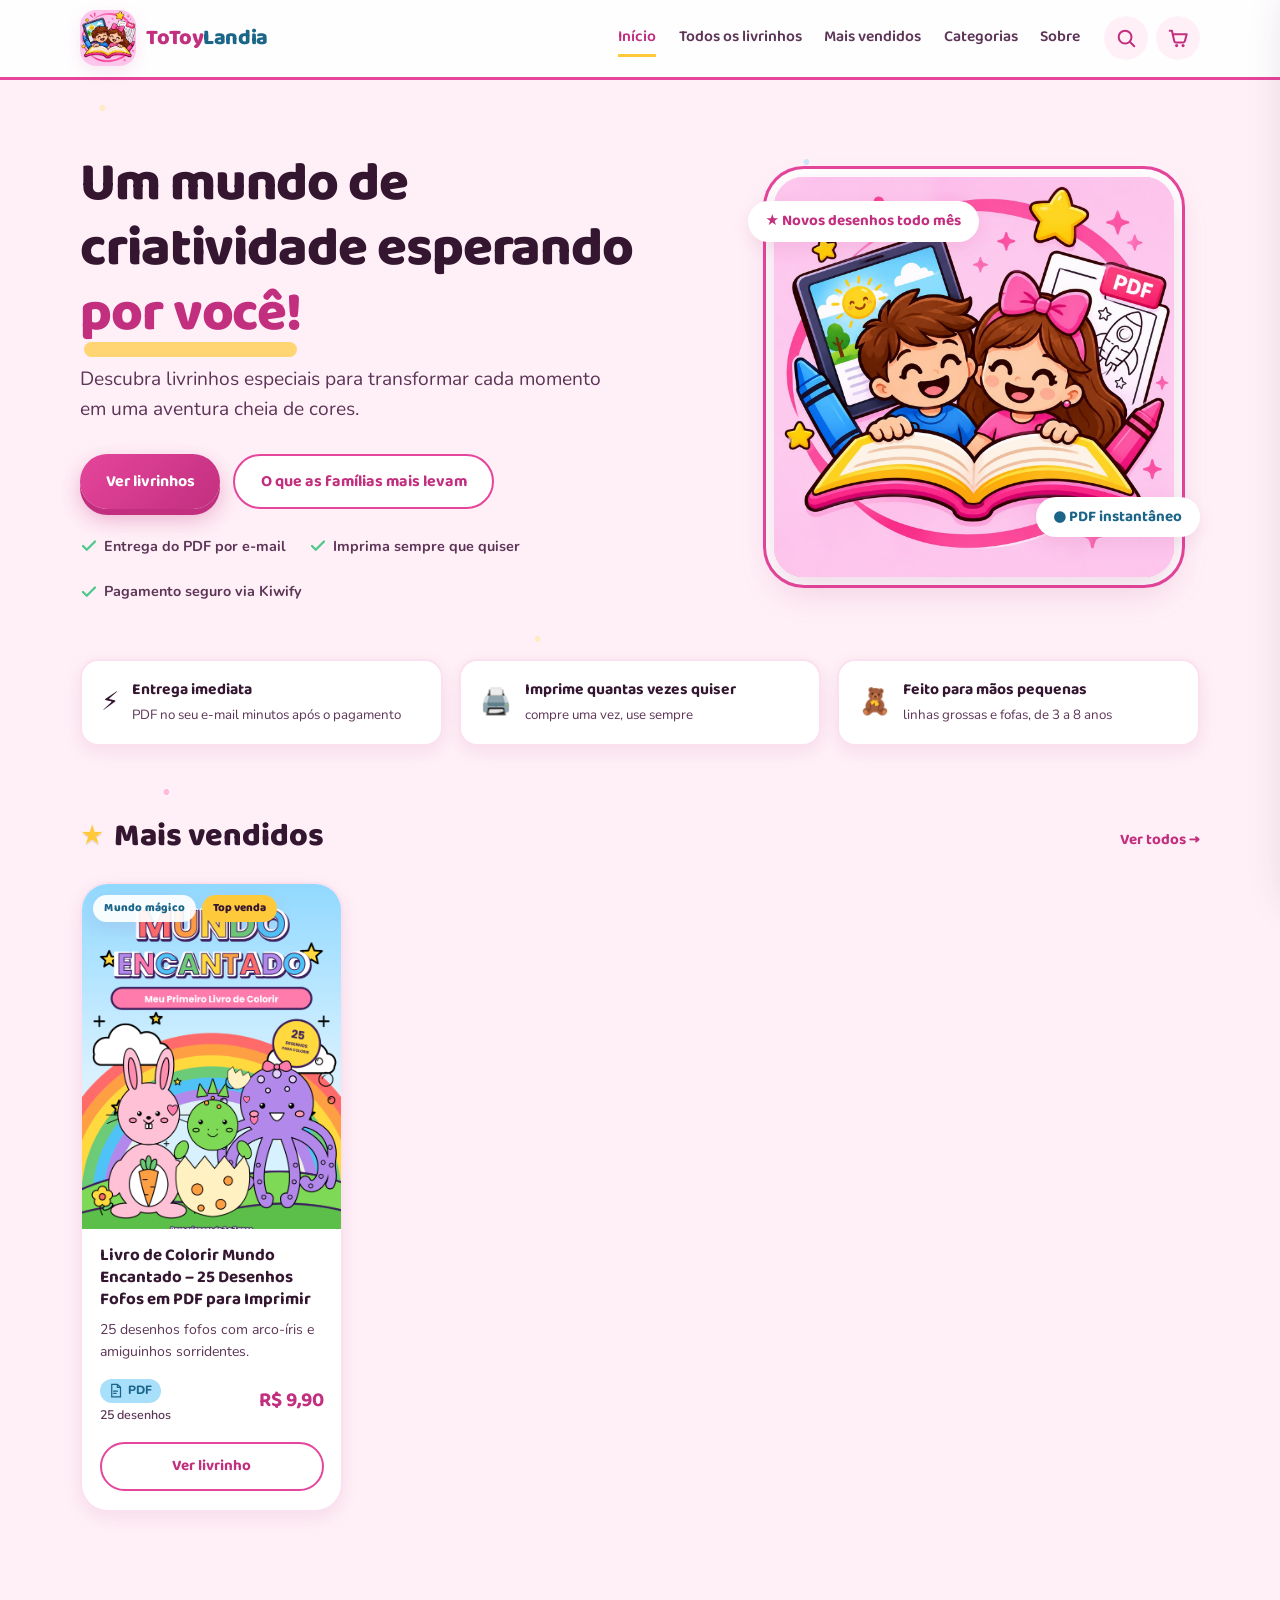
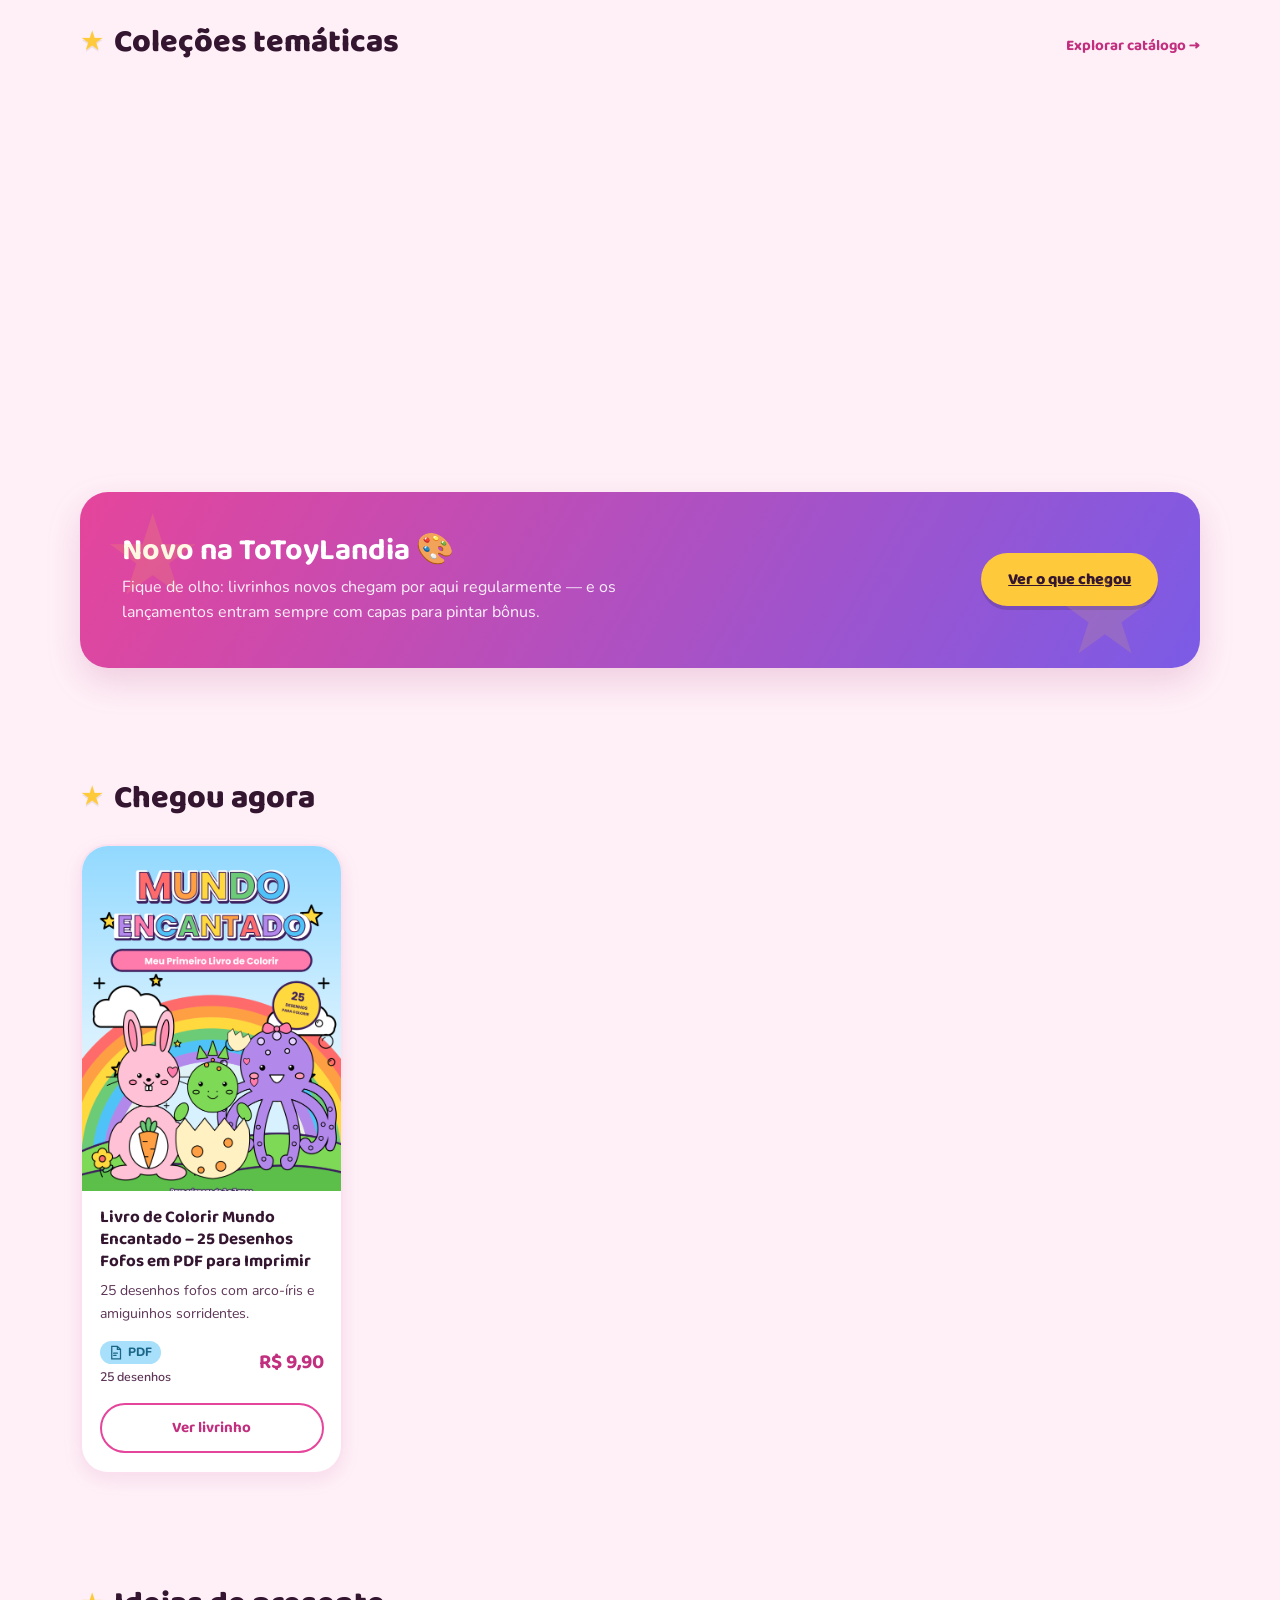
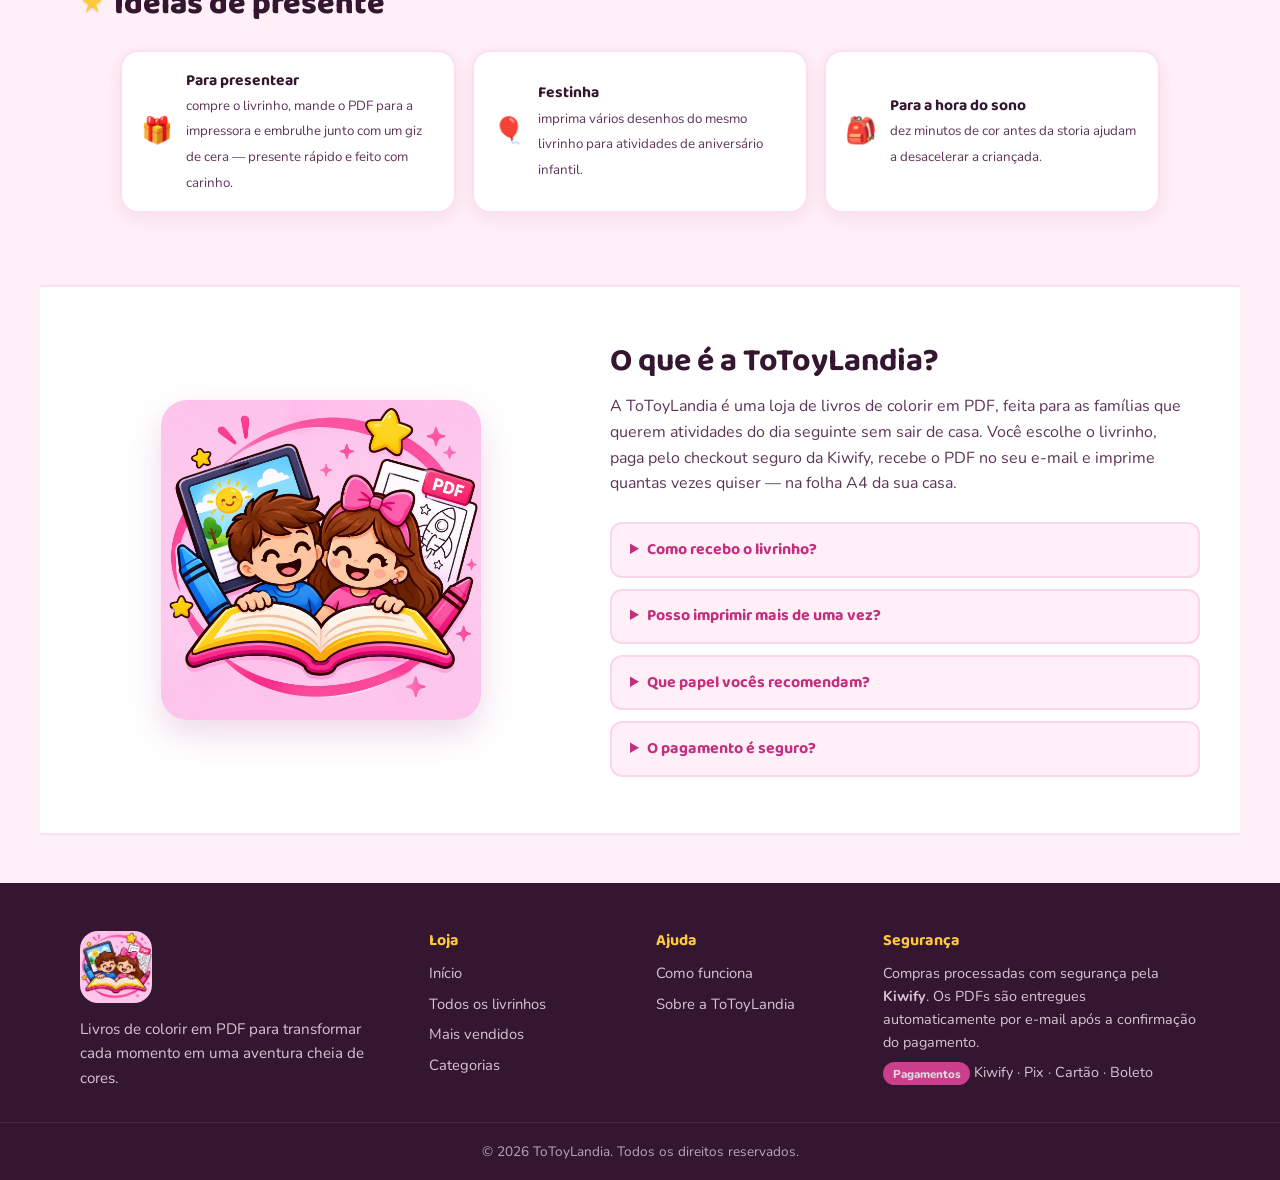
==== index.html @ d05b6ac2 "ToToyLandia — loja de livros de colorir em PDF (checkout Kiwify, catálogo somente leitura, sem paine" ====
<!DOCTYPE html>
<html lang="pt-BR">
<head>
  <meta charset="UTF-8">
  <meta name="viewport" content="width=device-width, initial-scale=1.0">
  <title>ToToyLandia — Livros de colorir em PDF para crianças</title>
  <meta name="description" content="Livros de colorir em PDF para crianças de 3 a 8 anos. Desenhos divertidos, entrega imediata por e-mail e impressão quantas vezes quiser.">
  <link rel="icon" type="image/jpeg" href="assets/logo.png">
  <link rel="preconnect" href="https://fonts.googleapis.com">
  <link rel="preconnect" href="https://fonts.gstatic.com" crossorigin>
  <link href="https://fonts.googleapis.com/css2?family=Baloo+2:wght@600;700;800&family=Nunito:wght@400;600;700&display=swap" rel="stylesheet">
  <link rel="stylesheet" href="css/style.css">
</head>
<body>
  <div class="ttl-bg-pontinhos" aria-hidden="true"></div>

  <header id="ttl-header"></header>

  <main>
    <!-- ===== Hero ===== -->
    <section class="ttl-hero">
      <div class="ttl-hero-conteudo">
        <h1>Um mundo de criatividade esperando <span class="ttl-hero-destaque">por você!</span></h1>
        <p>Descubra livrinhos especiais para transformar cada momento em uma aventura cheia de cores.</p>
        <div class="ttl-hero-acoes">
          <a class="ttl-btn ttl-btn-primario" href="catalogo.html">Ver livrinhos</a>
          <a class="ttl-btn ttl-btn-secundario" href="#mais-vendidos">O que as famílias mais levam</a>
        </div>
        <div class="ttl-hero-confianca">
          <span><svg viewBox="0 0 24 24" width="18" height="18" aria-hidden="true"><path d="M20 6L9 17l-5-5" fill="none" stroke="currentColor" stroke-width="3" stroke-linecap="round" stroke-linejoin="round"/></svg> Entrega do PDF por e-mail</span>
          <span><svg viewBox="0 0 24 24" width="18" height="18" aria-hidden="true"><path d="M20 6L9 17l-5-5" fill="none" stroke="currentColor" stroke-width="3" stroke-linecap="round" stroke-linejoin="round"/></svg> Imprima sempre que quiser</span>
          <span><svg viewBox="0 0 24 24" width="18" height="18" aria-hidden="true"><path d="M20 6L9 17l-5-5" fill="none" stroke="currentColor" stroke-width="3" stroke-linecap="round" stroke-linejoin="round"/></svg> Pagamento seguro via Kiwify</span>
        </div>
      </div>
      <div class="ttl-hero-arte">
        <img src="assets/logo.png" alt="Personagens da ToToyLandia: dois crianças felizes com um livro aberto e leitura divertida" width="400" fetchpriority="high">
        <span class="ttl-hero-flutuante ttl-hero-flutuante-1">★ Novos desenhos todo mês</span>
        <span class="ttl-hero-flutuante ttl-hero-flutuante-2">● PDF instantâneo</span>
      </div>
    </section>

    <!-- ===== Tiras de valor ===== -->
    <section class="ttl-tiras" aria-label="Por que comprar na ToToyLandia">
      <div class="ttl-tira ttl-revelar"><span aria-hidden="true">⚡</span><div><strong>Entrega imediata</strong><small>PDF no seu e-mail minutos após o pagamento</small></div></div>
      <div class="ttl-tira ttl-revelar"><span aria-hidden="true">🖨️</span><div><strong>Imprime quantas vezes quiser</strong><small>compre uma vez, use sempre</small></div></div>
      <div class="ttl-tira ttl-revelar"><span aria-hidden="true">🧸</span><div><strong>Feito para mãos pequenas</strong><small>linhas grossas e fofas, de 3 a 8 anos</small></div></div>
    </section>

    <!-- ===== Mais vendidos ===== -->
    <section class="ttl-secao" id="mais-vendidos" aria-labelledby="titulo-mais-vendidos">
      <div class="ttl-secao-cabecalho">
        <h2 class="ttl-secao-titulo" id="titulo-mais-vendidos"><span class="ttl-secao-estrelinha" aria-hidden="true">★</span> Mais vendidos</h2>
        <a class="ttl-secao-ver-tudo" href="catalogo.html">Ver todos →</a>
      </div>
      <div class="ttl-grade-vitrine ttl-revelar" id="ttl-mais-vendidos-grade"></div>
    </section>

    <!-- ===== Coleções ===== -->
    <section class="ttl-secao" id="colecoes" aria-labelledby="titulo-colecoes">
      <div class="ttl-secao-cabecalho">
        <h2 class="ttl-secao-titulo" id="titulo-colecoes"><span class="ttl-secao-estrelinha" aria-hidden="true">★</span> Coleções temáticas</h2>
        <a class="ttl-secao-ver-tudo" href="catalogo.html">Explorar catálogo →</a>
      </div>
      <div class="ttl-colecoes-grade ttl-revelar" id="ttl-colecoes-grade"></div>
    </section>

    <!-- ===== Banner de novidades ===== -->
    <section class="ttl-banner-novidades" aria-labelledby="titulo-banner">
      <div class="ttl-banner-novidades-caixa">
        <div>
          <h2 id="titulo-banner">Novo na ToToyLandia 🎨</h2>
          <p>Fique de olho: livrinhos novos chegam por aqui regularmente — e os lançamentos entram sempre com capas para pintar bônus.</p>
        </div>
        <a class="ttl-banner-novidades-acao" href="catalogo.html">Ver o que chegou</a>
      </div>
    </section>

    <!-- ===== Novidades ===== -->
    <section class="ttl-secao" id="ttl-novidades" aria-labelledby="titulo-novidades">
      <div class="ttl-secao-cabecalho">
        <h2 class="ttl-secao-titulo" id="titulo-novidades"><span class="ttl-secao-estrelinha" aria-hidden="true">★</span> Chegou agora</h2>
      </div>
      <div class="ttl-grade-vitrine ttl-revelar" id="ttl-novidades-grade"></div>
    </section>

    <!-- ===== Kits ===== -->
    <section class="ttl-secao" id="ttl-kits" aria-labelledby="titulo-kits">
      <div class="ttl-secao-cabecalho">
        <h2 class="ttl-secao-titulo" id="titulo-kits"><span class="ttl-secao-estrelinha" aria-hidden="true">★</span> Kits com desconto</h2>
      </div>
      <div class="ttl-grade-vitrine ttl-revelar" id="ttl-kits-grade"></div>
    </section>

    <!-- ===== Presentes ===== -->
    <section class="ttl-secao" id="presentes" aria-labelledby="titulo-presentes">
      <div class="ttl-secao-cabecalho">
        <h2 class="ttl-secao-titulo" id="titulo-presentes"><span class="ttl-secao-estrelinha" aria-hidden="true">★</span> Ideias de presente</h2>
      </div>
      <div class="ttl-tiras">
        <div class="ttl-tira ttl-revelar"><span aria-hidden="true">🎁</span><div><strong>Para presentear</strong><small>compre o livrinho, mande o PDF para a impressora e embrulhe junto com um giz de cera — presente rápido e feito com carinho.</small></div></div>
        <div class="ttl-tira ttl-revelar"><span aria-hidden="true">🎈</span><div><strong>Festinha</strong><small>imprima vários desenhos do mesmo livrinho para atividades de aniversário infantil.</small></div></div>
        <div class="ttl-tira ttl-revelar"><span aria-hidden="true">🎒</span><div><strong>Para a hora do sono</strong><small>dez minutos de cor antes da storia ajudam a desacelerar a criançada.</small></div></div>
      </div>
    </section>

    <!-- ===== Sobre + FAQ ===== -->
    <section class="ttl-secao ttl-sobre" id="sobre" aria-labelledby="titulo-sobre">
      <div class="ttl-sobre-caixa">
        <img src="assets/logo.png" alt="ToToyLandia" loading="lazy">
        <div>
          <h2 id="titulo-sobre">O que é a ToToyLandia?</h2>
          <p>A ToToyLandia é uma loja de livros de colorir em PDF, feita para as famílias que querem atividades
          do dia seguinte sem sair de casa. Você escolhe o livrinho, paga pelo checkout seguro da Kiwify,
          recebe o PDF no seu e-mail e imprime quantas vezes quiser — na folha A4 da sua casa.</p>
          <div class="ttl-sobre-faq" id="faq">
            <details>
              <summary>Como recebo o livrinho?</summary>
              <p>Assim que o pagamento é confirmado pela Kiwify, o PDF é enviado automaticamente para o seu e-mail. Em minutos seu pequeno já está colorindo.</p>
            </details>
            <details>
              <summary>Posso imprimir mais de uma vez?</summary>
              <p>Pode! O PDF é seu para imprimir sempre que precisar — vale para folhas novas, aniversários ou para a turma toda.</p>
            </details>
            <details>
              <summary>Que papel vocês recomendam?</summary>
              <p>Folha sulfite A4 (comum) funciona bem. Para canetinhas, preferimos papel de 80 g/m² ou mais para o desenho não vazar.</p>
            </details>
            <details>
              <summary>O pagamento é seguro?</summary>
              <p>Sim. Toda a transação é processada na plataforma Kiwify, com Pix, cartão ou boleto. Não pedimos dados de cartão no site.</p>
            </details>
          </div>
        </div>
      </div>
    </section>
  </main>

  <footer id="ttl-footer"></footer>

  <script src="js/config.js"></script>
  <script src="js/store.js"></script>
  <script src="js/ui.js"></script>
  <script src="js/home.js"></script>
  <script>
    TTLUI.montarHeader('inicio');
    TTLUI.montarFooter();
    TTLUI.atualizarBadge();
    TTLUI.observarRevelacao();
  </script>
</body>
</html>
---- css/style.css ----
/* ============================================================
   ToToyLandia — folha de estilos principal
   Paleta extraída da logo oficial:
   rosa e9459D · amarelo FFC93C · azul 2FA7E0 · roxo 7B5BE6 · verde 4CC98A
   ============================================================ */

:root {
  /* Paleta da marca */
  --ttl-rosa: #E5459B;
  --ttl-rosa-escuro: #C22F7F;
  --ttl-rosa-claro: #FF8FCA;
  --ttl-rosa-bg: #FFF0F7;
  --ttl-amarelo: #FFC93C;
  --ttl-amarelo-claro: #FFE59A;
  --ttl-azul: #2FA7E0;
  --ttl-azul-claro: #A8DFFA;
  --ttl-azul-escuro: #1B6588;
  --ttl-roxo: #7B5BE6;
  --ttl-verde: #4CC98A;
  --ttl-verde-agua: #4ED8C3;
  --ttl-laranja: #FF9A52;
  --ttl-marrao: #6B4226;
  --ttl-ink: #341630;
  --ttl-ink-suave: #5D3557;
  --ttl-branco: #FFFFFF;

  /* Superfícies */
  --ttl-fundo: var(--ttl-rosa-bg);
  --ttl-fundo-carta: #FFFFFF;
  --ttl-borda: rgba(229, 69, 155, 0.16);

  /* Sombras da marca — leves e quentes */
  --ttl-sombra: 0 6px 18px rgba(165, 52, 122, 0.10);
  --ttl-sombra-forte: 0 14px 34px rgba(165, 52, 122, 0.18);

  /* Rounding — redondo como a logo, nunca exagerado */
  --ttl-raio: 18px;
  --ttl-raio-grande: 28px;
  --ttl-raio-pequeno: 12px;

  /* Tipografia */
  --ttl-fonte-display: 'Baloo 2', ui-rounded, system-ui, sans-serif;
  --ttl-fonte-corpo: 'Nunito', system-ui, sans-serif;

  /* Espaçamento */
  --ttl-latido: clamp(1rem, 4vw, 2.5rem);
}

* { margin: 0; padding: 0; box-sizing: border-box; }

html { scroll-behavior: smooth; }
@media (prefers-reduced-motion: reduce) {
  html { scroll-behavior: auto; }
}

body {
  font-family: var(--ttl-fonte-corpo);
  background: var(--ttl-fundo);
  color: var(--ttl-ink);
  line-height: 1.6;
  -webkit-font-smoothing: antialiased;
}

img { max-width: 100%; display: block; }
a { color: inherit; }
button { font: inherit; cursor: pointer; }

h1, h2, h3, h4 {
  font-family: var(--ttl-fonte-display);
  line-height: 1.2;
  color: var(--ttl-ink);
}

/* Motivo decorativo: estrelas e pontinhos da marca */
.ttl-bg-pontinhos {
  position: fixed;
  inset: 0;
  z-index: -1;
  background-image:
    radial-gradient(circle 3px at 8% 12%, var(--ttl-amarelo-claro) 96%, transparent),
    radial-gradient(circle 2px at 22% 34%, var(--ttl-rosa-claro) 96%, transparent),
    radial-gradient(circle 3px at 63% 18%, var(--ttl-azul-claro) 96%, transparent),
    radial-gradient(circle 2px at 81% 42%, var(--ttl-rosa-claro) 96%, transparent),
    radial-gradient(circle 3px at 42% 71%, var(--ttl-amarelo-claro) 96%, transparent),
    radial-gradient(circle 2px at 90% 82%, var(--ttl-azul-claro) 96%, transparent),
    radial-gradient(circle 3px at 13% 88%, var(--ttl-rosa-claro) 96%, transparent);
  opacity: 0.55;
  pointer-events: none;
}

/* ============ Botões ============ */

.ttl-btn {
  display: inline-flex;
  align-items: center;
  justify-content: center;
  gap: 0.5rem;
  font-family: var(--ttl-fonte-display);
  font-weight: 700;
  font-size: 1rem;
  padding: 0.8rem 1.6rem;
  border-radius: 999px;
  border: none;
  text-decoration: none;
  transition: transform 0.18s ease, box-shadow 0.18s ease, background-color 0.18s ease;
  min-height: 44px;
}
.ttl-btn:active { transform: scale(0.97); }
.ttl-btn:focus-visible { outline: 3px solid var(--ttl-azul); outline-offset: 2px; }

.ttl-btn-primario {
  background: linear-gradient(135deg, var(--ttl-rosa) 0%, var(--ttl-rosa-escuro) 100%);
  color: var(--ttl-branco);
  box-shadow: 0 6px 0 var(--ttl-rosa-escuro), 0 10px 22px rgba(194, 47, 127, 0.35);
}
.ttl-btn-primario:hover { transform: translateY(-2px); box-shadow: 0 8px 0 var(--ttl-rosa-escuro), 0 16px 28px rgba(194, 47, 127, 0.35); }

.ttl-btn-secundario {
  background: var(--ttl-branco);
  color: var(--ttl-rosa-escuro);
  border: 2px solid var(--ttl-rosa);
}
.ttl-btn-secundario:hover { background: var(--ttl-rosa-bg); transform: translateY(-2px); }

.ttl-btn-mini {
  font-family: var(--ttl-fonte-body, var(--ttl-fonte-corpo));
  font-weight: 700;
  font-size: 0.85rem;
  padding: 0.45rem 1rem;
  border-radius: 999px;
  border: 2px solid var(--ttl-rosa);
  background: var(--ttl-branco);
  color: var(--ttl-rosa-escuro);
  transition: background-color 0.15s ease;
}
.ttl-btn-mini:hover { background: var(--ttl-rosa-bg); }
.ttl-btn-mini-alerta {
  border-color: #E44444;
  color: #C22525;
}
.ttl-btn-mini-alerta:hover { background: #FDECEC; }

/* ============ Header ============ */

#ttl-header {
  position: sticky;
  top: 0;
  z-index: 50;
  background: rgba(255, 255, 255, 0.92);
  backdrop-filter: blur(10px);
  border-bottom: 3px solid var(--ttl-rosa);
}

.ttl-header-inner {
  max-width: 1200px;
  margin: 0 auto;
  padding: 0.65rem var(--ttl-latido);
  display: flex;
  align-items: center;
  gap: 1.5rem;
}

.ttl-logo {
  display: flex;
  align-items: center;
  gap: 0.65rem;
  text-decoration: none;
  flex-shrink: 0;
}
.ttl-logo img {
  border-radius: 16px;
  box-shadow: var(--ttl-sombra);
}
.ttl-logo-texto {
  font-family: var(--ttl-fonte-display);
  font-weight: 800;
  font-size: 1.35rem;
  color: var(--ttl-rosa-escuro);
  letter-spacing: -0.02em;
}
.ttl-logo-texto em { font-style: normal; color: var(--ttl-azul-escuro); }

.ttl-nav {
  display: flex;
  gap: 1.4rem;
  margin-left: auto;
}
.ttl-nav a {
  font-family: var(--ttl-fonte-display);
  font-weight: 600;
  font-size: 0.98rem;
  text-decoration: none;
  color: var(--ttl-ink-suave);
  padding: 0.3rem 0;
  border-bottom: 3px solid transparent;
  transition: color 0.15s ease, border-color 0.15s ease;
}
.ttl-nav a:hover { color: var(--ttl-rosa-escuro); }
.ttl-nav a.ativa {
  color: var(--ttl-rosa-escuro);
  border-bottom-color: var(--ttl-amarelo);
}

.ttl-header-acoes { display: flex; gap: 0.5rem; align-items: center; }

.ttl-icon-btn {
  position: relative;
  width: 44px;
  height: 44px;
  border-radius: 50%;
  border: none;
  background: var(--ttl-rosa-bg);
  color: var(--ttl-rosa-escuro);
  display: grid;
  place-items: center;
  transition: background-color 0.15s ease, transform 0.15s ease;
}
.ttl-icon-btn:hover { background: var(--ttl-amarelo-claro); transform: translateY(-1px); }
.ttl-icon-btn:focus-visible { outline: 3px solid var(--ttl-azul); outline-offset: 2px; }

.ttl-badge {
  position: absolute;
  top: -4px;
  right: -4px;
  min-width: 20px;
  height: 20px;
  padding: 0 5px;
  border-radius: 999px;
  background: var(--ttl-amarelo);
  color: var(--ttl-ink);
  font-size: 0.7rem;
  font-weight: 800;
  line-height: 20px;
  text-align: center;
  display: none;
}
.ttl-badge.visivel { display: block; }

.ttl-menu-btn {
  display: none;
  width: 44px;
  height: 44px;
  border-radius: 50%;
  border: none;
  background: var(--ttl-rosa-bg);
  color: var(--ttl-rosa-escuro);
  place-items: center;
}

.ttl-search-barra {
  border-top: 1px dashed var(--ttl-borda);
  background: var(--ttl-branco);
}
.ttl-search-barra form {
  max-width: 1200px;
  margin: 0 auto;
  padding: 0.6rem var(--ttl-latido);
  display: flex;
  align-items: center;
  gap: 0.75rem;
  color: var(--ttl-ink-suave);
}
.ttl-search-barra input {
  flex: 1;
  border: 2px solid var(--ttl-borda);
  border-radius: 999px;
  padding: 0.55rem 1rem;
  font-family: var(--ttl-fonte-corpo);
  font-size: 0.95rem;
  color: var(--ttl-ink);
}
.ttl-search-barra input:focus {
  outline: none;
  border-color: var(--ttl-rosa);
  background: var(--ttl-rosa-bg);
}

@media (max-width: 860px) {
  .ttl-menu-btn { display: grid; }
  .ttl-nav {
    position: absolute;
    top: 100%;
    left: 0;
    right: 0;
    flex-direction: column;
    gap: 0;
    background: var(--ttl-branco);
    border-bottom: 3px solid var(--ttl-rosa);
    box-shadow: var(--ttl-sombra-forte);
    overflow: hidden;
    max-height: 0;
    transition: max-height 0.28s ease;
    margin-left: 0;
  }
  .ttl-nav.aberta { max-height: 340px; }
  .ttl-nav a { padding: 0.9rem var(--ttl-latido); border-bottom: 1px solid rgba(229, 69, 155, 0.08); }
  .ttl-nav a.ativa { border-bottom-color: transparent; background: var(--ttl-rosa-bg); }
}

/* ============ Hero (home) ============ */

.ttl-hero {
  max-width: 1200px;
  margin: 0 auto;
  padding: clamp(2rem, 6vw, 4.5rem) var(--ttl-latido) clamp(2rem, 5vw, 3.5rem);
  display: grid;
  grid-template-columns: 1.15fr 0.85fr;
  gap: clamp(1.5rem, 5vw, 3.5rem);
  align-items: center;
}

.ttl-hero-conteudo h1 {
  font-size: clamp(2rem, 5.2vw, 3.4rem);
  font-weight: 800;
  letter-spacing: -0.02em;
}
.ttl-hero-conteudo h1 .ttl-hero-destaque {
  color: var(--ttl-rosa-escuro);
  position: relative;
  white-space: nowrap;
}
.ttl-hero-destaque::after {
  content: '';
  position: absolute;
  left: 2%;
  right: 2%;
  bottom: 0.02em;
  height: 0.28em;
  background: var(--ttl-amarelo);
  border-radius: 999px;
  z-index: -1;
  opacity: 0.7;
}

.ttl-hero-conteudo p {
  margin-top: 1rem;
  font-size: clamp(1.02rem, 2.2vw, 1.2rem);
  color: var(--ttl-ink-suave);
  max-width: 34rem;
}

.ttl-hero-acoes {
  margin-top: 1.8rem;
  display: flex;
  gap: 0.8rem;
  flex-wrap: wrap;
}

.ttl-hero-confianca {
  margin-top: 1.6rem;
  display: flex;
  gap: 1.4rem;
  flex-wrap: wrap;
  color: var(--ttl-ink-suave);
  font-size: 0.9rem;
  font-weight: 700;
}
.ttl-hero-confianca span {
  display: inline-flex;
  align-items: center;
  gap: 0.4rem;
}
.ttl-hero-confianca svg { color: var(--ttl-verde); }

.ttl-hero-arte {
  position: relative;
  display: grid;
  place-items: center;
}
.ttl-hero-arte img {
  width: min(100%, 400px);
  border-radius: 30px;
  box-shadow: var(--ttl-sombra-forte), 0 0 0 8px var(--ttl-branco), 0 0 0 11px var(--ttl-rosa);
}
.ttl-hero-flutuante {
  position: absolute;
  font-family: var(--ttl-fonte-display);
  font-weight: 700;
  font-size: 0.95rem;
  padding: 0.5rem 1.1rem;
  border-radius: 999px;
  background: var(--ttl-branco);
  box-shadow: var(--ttl-sombra);
  color: var(--ttl-ink);
  animation: ttl-flutuar 4.5s ease-in-out infinite;
}
.ttl-hero-flutuante-1 { top: 6%; left: 0; color: var(--ttl-rosa-escuro); animation-delay: 0.2s; }
.ttl-hero-flutuante-2 { bottom: 10%; right: 0; color: var(--ttl-azul-escuro); animation-delay: 1.4s; }
@keyframes ttl-flutuar {
  0%, 100% { transform: translateY(0); }
  50% { transform: translateY(-9px); }
}
@media (prefers-reduced-motion: reduce) {
  .ttl-hero-flutuante { animation: none; }
}

@media (max-width: 860px) {
  .ttl-hero { grid-template-columns: 1fr; text-align: center; }
  .ttl-hero-conteudo p { margin-inline: auto; }
  .ttl-hero-acoes, .ttl-hero-confianca { justify-content: center; }
  .ttl-hero-arte { order: -1; }
  .ttl-hero-arte img { width: min(72vw, 300px); }
}

/* ============ Tiras de valor ============ */

.ttl-tiras {
  max-width: 1200px;
  margin: 0 auto;
  padding: 0 var(--ttl-latido) 1rem;
  display: grid;
  grid-template-columns: repeat(3, 1fr);
  gap: 1rem;
}
.ttl-tira {
  background: var(--ttl-branco);
  border: 2px solid var(--ttl-borda);
  border-radius: var(--ttl-raio);
  padding: 1rem 1.2rem;
  display: flex;
  gap: 0.8rem;
  align-items: center;
  box-shadow: var(--ttl-sombra);
}
.ttl-tira span { font-size: 1.6rem; }
.ttl-tira strong { font-family: var(--ttl-fonte-display); display: block; font-size: 0.98rem; }
.ttl-tira small { color: var(--ttl-ink-suave); }
@media (max-width: 720px) { .ttl-tiras { grid-template-columns: 1fr; } }

/* ============ Seções ---------- */

.ttl-secao {
  max-width: 1200px;
  margin: 0 auto;
  padding: clamp(2rem, 5vw, 3.5rem) var(--ttl-latido);
}
.ttl-secao-cabecalho {
  display: flex;
  align-items: baseline;
  justify-content: space-between;
  gap: 1rem;
  margin-bottom: 1.6rem;
  flex-wrap: wrap;
}
.ttl-secao-titulo {
  font-size: clamp(1.5rem, 3.4vw, 2rem);
  font-weight: 800;
  display: flex;
  align-items: center;
  gap: 0.6rem;
}
.ttl-secao-titulo .ttl-secao-estrelinha {
  color: var(--ttl-amarelo);
  font-size: 0.85em;
  text-shadow: 0 2px 0 rgba(0,0,0,0.08);
}
.ttl-secao-ver-tudo {
  font-family: var(--ttl-fonte-display);
  font-weight: 700;
  color: var(--ttl-rosa-escuro);
  text-decoration: none;
  font-size: 0.95rem;
}
.ttl-secao-ver-tudo:hover { text-decoration: underline; }

/* ============ Coleções (categorias) ============ */

.ttl-colecoes-grade {
  display: grid;
  grid-template-columns: repeat(4, 1fr);
  gap: 1rem;
}
.ttl-colecao {
  background: var(--ttl-branco);
  border: 2px solid var(--ttl-borda);
  border-radius: var(--ttl-raio);
  padding: 1.3rem 1rem;
  text-align: center;
  text-decoration: none;
  box-shadow: var(--ttl-sombra);
  transition: transform 0.18s ease, box-shadow 0.18s ease, border-color 0.18s ease;
  position: relative;
  overflow: hidden;
}
.ttl-colecao::before {
  content: '';
  position: absolute;
  top: -40%;
  right: -18%;
  width: 8rem;
  height: 8rem;
  border-radius: 50%;
  background: var(--colecao-cor);
  opacity: 0.12;
  transition: opacity 0.18s ease;
}
.ttl-colecao:hover {
  transform: translateY(-4px) scale(1.02);
  box-shadow: var(--ttl-sombra-forte);
  border-color: var(--colecao-cor);
}
.ttl-colecao:hover::before { opacity: 0.22; }
.ttl-colecao-emoji {
  display: grid;
  place-items: center;
  width: 58px;
  height: 58px;
  margin: 0 auto 0.7rem;
  font-size: 1.7rem;
  border-radius: 50%;
  background: var(--colecao-cor);
  color: var(--ttl-branco);
  text-shadow: 0 1px 2px rgba(0,0,0,0.18);
}
.ttl-colecao-nome {
  font-family: var(--ttl-fonte-display);
  font-weight: 700;
  display: block;
  font-size: 1rem;
}
.ttl-colecao-qtd {
  font-size: 0.8rem;
  color: var(--ttl-ink-suave);
}
@media (max-width: 960px) { .ttl-colecoes-grade { grid-template-columns: repeat(3, 1fr); } }
@media (max-width: 640px) { .ttl-colecoes-grade { grid-template-columns: repeat(2, 1fr); } }

/* ============ Banner de novidades ============ */

.ttl-banner-novidades {
  max-width: 1200px;
  margin: 0 auto calc(clamp(2rem, 5vw, 3.5rem));
  padding: 0 var(--ttl-latido);
}
.ttl-banner-novidades-caixa {
  background: linear-gradient(120deg, var(--ttl-rosa) 0%, var(--ttl-roxo) 100%);
  border-radius: var(--ttl-raio-grande);
  padding: clamp(1.6rem, 4vw, 2.6rem);
  color: var(--ttl-branco);
  display: flex;
  align-items: center;
  justify-content: space-between;
  gap: 1.5rem;
  flex-wrap: wrap;
  position: relative;
  overflow: hidden;
  box-shadow: var(--ttl-sombra-forte);
}
.ttl-banner-novidades-caixa::before, .ttl-banner-novidades-caixa::after {
  content: '★';
  position: absolute;
  font-size: 7rem;
  opacity: 0.14;
  color: var(--ttl-amarelo);
}
.ttl-banner-novidades-caixa::before { top: -1.5rem; left: 2%; }
.ttl-banner-novidades-caixa::after { bottom: -2.4rem; right: 4%; }
.ttl-banner-novidades-caixa h2 { color: var(--ttl-branco); font-size: clamp(1.4rem, 3vw, 1.9rem); }
.ttl-banner-novidades-caixa p { opacity: 0.92; margin-top: 0.3rem; max-width: 36rem; }
.ttl-banner-novidades-acao {
  background: var(--ttl-amarelo);
  color: var(--ttl-ink);
  border: none;
  border-radius: 999px;
  font-family: var(--ttl-fonte-display);
  font-weight: 800;
  font-size: 1rem;
  padding: 0.85rem 1.7rem;
  box-shadow: 0 4px 0 rgba(0,0,0,0.14);
  transition: transform 0.15s ease;
}
.ttl-banner-novidades-acao:hover { transform: translateY(-2px); }

/* ============ Cards de produto ============ */

.ttl-grade-vitrine, .ttl-catalogo-grade {
  display: grid;
  grid-template-columns: repeat(auto-fill, minmax(255px, 1fr));
  gap: 1.4rem;
}

.ttl-card {
  background: var(--ttl-fundo-carta);
  border-radius: var(--ttl-raio-grande);
  border: 2px solid var(--ttl-borda);
  overflow: hidden;
  display: flex;
  flex-direction: column;
  box-shadow: var(--ttl-sombra);
  transition: transform 0.2s ease, box-shadow 0.2s ease;
}
.ttl-card:hover {
  transform: translateY(-5px);
  box-shadow: var(--ttl-sombra-forte);
}
.ttl-card-capa {
  position: relative;
  display: block;
  aspect-ratio: 3 / 4;
  background: linear-gradient(160deg, var(--ttl-rosa-bg) 0%, var(--ttl-amarelo-claro) 100%);
  overflow: hidden;
}
.ttl-card-capa img {
  width: 100%;
  height: 100%;
  object-fit: cover;
  transition: transform 0.35s ease;
}
.ttl-card:hover .ttl-card-capa img { transform: scale(1.045); }

.ttl-card-info {
  position: absolute;
  top: 0.7rem;
  left: 0.7rem;
  right: 0.7rem;
  display: flex;
  gap: 0.35rem;
  flex-wrap: wrap;
}
.ttl-card-categoria {
  font-size: 0.72rem;
  font-weight: 800;
  font-family: var(--ttl-fonte-display);
  letter-spacing: 0.02em;
  background: rgba(255, 255, 255, 0.92);
  color: var(--ttl-azul-escuro);
  padding: 0.28rem 0.7rem;
  border-radius: 999px;
  box-shadow: var(--ttl-sombra);
}
.ttl-card-selo {
  font-size: 0.72rem;
  font-weight: 800;
  font-family: var(--ttl-fonte-display);
  padding: 0.28rem 0.7rem;
  border-radius: 999px;
  background: var(--ttl-amarelo);
  color: var(--ttl-ink);
  box-shadow: var(--ttl-sombra);
}
.ttl-card-selo.promo { background: var(--ttl-rosa); color: var(--ttl-branco); }
.ttl-card-selo.admin { background: var(--ttl-azul-claro); color: var(--ttl-azul-escuro); }

.ttl-card-corpo {
  padding: 1rem 1.1rem 1.2rem;
  display: flex;
  flex-direction: column;
  gap: 0.45rem;
  flex: 1;
}
.ttl-card-nome {
  font-size: 1.06rem;
  line-height: 1.3;
}
.ttl-card-nome a { text-decoration: none; color: var(--ttl-ink); }
.ttl-card-nome a:hover { color: var(--ttl-rosa-escuro); }
.ttl-card-descricao {
  font-size: 0.88rem;
  color: var(--ttl-ink-suave);
  display: -webkit-box;
  -webkit-line-clamp: 2;
  -webkit-box-orient: vertical;
  overflow: hidden;
  min-height: 2.6em;
}
.ttl-card-rodape {
  margin-top: auto;
  display: flex;
  align-items: center;
  justify-content: space-between;
  gap: 0.5rem;
  padding-top: 0.5rem;
}
.ttl-card-preco {
  display: flex;
  flex-direction: column;
  gap: 0.15rem;
}
.ttl-card-pdf {
  display: inline-flex;
  align-items: center;
  gap: 0.3rem;
  font-size: 0.75rem;
  font-weight: 800;
  color: var(--ttl-azul-escuro);
  background: var(--ttl-azul-claro);
  border-radius: 999px;
  padding: 0.14rem 0.55rem;
  width: fit-content;
}
.ttl-card-desenhos { font-size: 0.78rem; color: var(--ttl-ink-suave); font-weight: 600; }
.ttl-card-valores { text-align: right; }
.ttl-card-valores s { display: block; font-size: 0.78rem; color: var(--ttl-ink-suave); opacity: 0.7; }
.ttl-card-valores strong {
  font-family: var(--ttl-fonte-display);
  font-size: 1.28rem;
  color: var(--ttl-rosa-escuro);
  line-height: 1.1;
}
.ttl-card-botao {
  margin-top: 0.6rem;
  width: 100%;
  padding: 0.65rem;
  font-size: 0.95rem;
}

/* ============ Catálogo ============ */

.ttl-catalogo-controles { max-width: 1200px; margin: 0 auto; padding: 1.2rem var(--ttl-latido) 0; }

.ttl-busca-area {
  display: flex;
  gap: 0.8rem;
  align-items: center;
  flex-wrap: wrap;
}
.ttl-busca-area form {
  flex: 1;
  min-width: 240px;
  position: relative;
  display: flex;
  align-items: center;
}
.ttl-busca-area form svg {
  position: absolute;
  left: 0.9rem;
  color: var(--ttl-ink-suave);
  pointer-events: none;
}
.ttl-busca-area input {
  width: 100%;
  padding: 0.75rem 1rem 0.75rem 2.6rem;
  border: 2px solid var(--ttl-borda);
  border-radius: 999px;
  font-family: var(--ttl-fonte-corpo);
  font-size: 1rem;
  background: var(--ttl-branco);
}
.ttl-busca-area input:focus { outline: none; border-color: var(--ttl-rosa); }

.ttl-ordenacao {
  display: flex;
  align-items: center;
  gap: 0.5rem;
  font-family: var(--ttl-fonte-display);
  font-weight: 600;
  font-size: 0.92rem;
}
.ttl-ordenacao select {
  padding: 0.7rem 2rem 0.7rem 1rem;
  border-radius: 999px;
  border: 2px solid var(--ttl-borda);
  background: var(--ttl-branco);
  font-family: var(--ttl-fonte-corpo);
  font-size: 0.95rem;
  color: var(--ttl-ink);
  cursor: pointer;
}
.ttl-ordenacao select:focus { outline: none; border-color: var(--ttl-rosa); }

.ttl-chips {
  margin: 1rem 0;
  display: flex;
  gap: 0.55rem;
  overflow-x: auto;
  padding-bottom: 0.5rem;
  scrollbar-width: thin;
}
.ttl-chip {
  flex-shrink: 0;
  padding: 0.55rem 1.15rem;
  border-radius: 999px;
  border: 2px solid var(--ttl-borda);
  background: var(--ttl-branco);
  font-family: var(--ttl-fonte-display);
  font-weight: 600;
  font-size: 0.9rem;
  color: var(--ttl-ink-suave);
  transition: background-color 0.15s ease, color 0.15s ease, border-color 0.15s ease, transform 0.15s ease;
}
.ttl-chip:hover { border-color: var(--ttl-rosa); color: var(--ttl-rosa-escuro); }
.ttl-chip.ativa {
  background: var(--ttl-rosa);
  border-color: var(--ttl-rosa);
  color: var(--ttl-branco);
  transform: translateY(-1px);
}

.ttl-catalogo-cabecalho {
  max-width: 1200px;
  margin: 0 auto;
  padding: 0 var(--ttl-latido);
  display: flex;
  justify-content: space-between;
  align-items: center;
  color: var(--ttl-ink-suave);
  font-weight: 700;
  font-size: 0.92rem;
}

.ttl-catalogo-corpo { max-width: 1200px; margin: 0 auto; padding: 1.4rem var(--ttl-latido) 3rem; }
.ttl-catalogo-grade { margin-top: 0.5rem; }

.ttl-carregar-mais-area { text-align: center; margin-top: 2rem; }
.ttl-carregar-mais-area .ttl-btn { min-width: 240px; }

.ttl-sem-resultados, .ttl-estado-vazio, .ttl-estado-vazio-escuro {
  text-align: center;
  padding: 4rem 1rem;
  color: var(--ttl-ink-suave);
}
.ttl-sem-resultados img, .ttl-estado-vazio img {
  margin: 0 auto 1rem;
  border-radius: 24px;
  opacity: 0.85;
}
.ttl-sem-resultados h3, .ttl-estado-vazio h2 {
  font-size: 1.45rem;
  margin-bottom: 0.4rem;
}
.ttl-estado-vazio .ttl-btn { margin-top: 1.2rem; }

/* ============ Página do produto ============ */

.ttl-produto-main { max-width: 1200px; margin: 0 auto; padding: 1.4rem var(--ttl-latido) 3rem; }

.ttl-breadcrumb {
  max-width: 1200px;
  margin: 0 auto;
  padding: 0 var(--ttl-latido);
  padding-top: 1.2rem;
  font-size: 0.85rem;
  color: var(--ttl-ink-suave);
}
.ttl-breadcrumb a { color: var(--ttl-rosa-escuro); text-decoration: none; font-weight: 700; }
.ttl-breadcrumb a:hover { text-decoration: underline; }
.ttl-breadcrumb span { margin: 0 0.4rem; opacity: 0.5; }

.ttl-produto-layout {
  display: grid;
  grid-template-columns: minmax(0, 0.9fr) minmax(0, 1.1fr);
  gap: clamp(1.5rem, 4vw, 3rem);
  align-items: start;
}

.ttl-produto-capa {
  position: relative;
  border-radius: var(--ttl-raio-grande);
  overflow: hidden;
  box-shadow: var(--ttl-sombra-forte), 0 0 0 6px var(--ttl-branco), 0 0 0 9px var(--ttl-borda);
  background: var(--ttl-rosa-bg);
}
.ttl-produto-capa img { width: 100%; }

.ttl-selo-promo, .ttl-selo-topvenda {
  position: absolute;
  top: 1rem;
  font-family: var(--ttl-fonte-display);
  font-weight: 800;
  font-size: 0.9rem;
  padding: 0.4rem 0.9rem;
  border-radius: 999px;
  box-shadow: var(--ttl-sombra);
}
.ttl-selo-promo { left: 1rem; background: var(--ttl-rosa); color: var(--ttl-branco); }
.ttl-selo-topvenda { right: 1rem; background: var(--ttl-amarelo); color: var(--ttl-ink); }

.ttl-galeria-miniaturas {
  display: flex;
  gap: 0.7rem;
  margin-top: 1rem;
  overflow-x: auto;
  padding-bottom: 0.4rem;
}
.ttl-miniatura {
  flex-shrink: 0;
  width: 84px;
  height: 112px;
  border-radius: var(--ttl-raio-pequeno);
  border: 3px solid transparent;
  overflow: hidden;
  background: var(--ttl-branco);
  padding: 0;
  box-shadow: var(--ttl-sombra);
  transition: border-color 0.15s ease, transform 0.15s ease;
}
.ttl-miniatura img { width: 100%; height: 100%; object-fit: cover; }
.ttl-miniatura:hover { transform: translateY(-2px); }
.ttl-miniatura.ativa { border-color: var(--ttl-rosa); }

.ttl-produto-info { display: flex; flex-direction: column; gap: 1rem; padding-top: 0.4rem; }
.ttl-produto-nome { font-size: clamp(1.7rem, 3.6vw, 2.4rem); letter-spacing: -0.02em; }
.ttl-produto-curta { font-size: 1.08rem; color: var(--ttl-ink-suave); }

.ttl-produto-detalhes {
  display: grid;
  grid-template-columns: repeat(3, 1fr);
  gap: 0.7rem;
}
.ttl-produto-detalhe {
  background: var(--ttl-branco);
  border: 2px solid var(--ttl-borda);
  border-radius: var(--ttl-raio-pequeno);
  padding: 0.75rem 0.9rem;
  text-align: center;
}
.ttl-produto-detalhe strong {
  font-family: var(--ttl-fonte-display);
  font-size: 1.05rem;
  display: block;
  color: var(--ttl-azul-escuro);
}
.ttl-produto-detalhe span { font-size: 0.78rem; color: var(--ttl-ink-suave); }

.ttl-produto-preco {
  display: flex;
  align-items: baseline;
  gap: 0.8rem;
  flex-wrap: wrap;
}
.ttl-produto-preco s { font-size: 1.05rem; color: var(--ttl-ink-suave); opacity: 0.65; }
.ttl-produto-preco-atual {
  font-family: var(--ttl-fonte-display);
  font-weight: 800;
  font-size: clamp(1.8rem, 4vw, 2.4rem);
  color: var(--ttl-rosa-escuro);
  line-height: 1;
}
.ttl-produto-preco .ttl-badge {
  display: inline-block;
  position: static;
  font-size: 0.8rem;
  font-weight: 700;
  background: var(--ttl-amarelo-claro);
  color: var(--ttl-marrao);
  padding: 0.3rem 0.8rem;
  border-radius: 999px;
}

.ttl-produto-comprar { font-size: 1.12rem; padding: 1rem 2rem; }
.ttl-produto-comprar[disabled] { opacity: 0.6; cursor: not-allowed; box-shadow: none; }
.ttl-produto-adicionar { justify-content: start; }

.ttl-produto-confianca {
  background: var(--ttl-branco);
  border: 2px dashed var(--ttl-borda);
  border-radius: var(--ttl-raio-pequeno);
  padding: 0.9rem 1.1rem;
  font-size: 0.9rem;
  color: var(--ttl-ink-suave);
}

.ttl-produto-descricao, .ttl-produto-beneficios {
  max-width: 1200px;
  margin: 0 auto;
  padding: clamp(1.5rem, 4vw, 2.5rem) var(--ttl-latido);
}
.ttl-produto-descricao { background: var(--ttl-branco); border-block: 2px solid var(--ttl-borda); border-radius: 0; }
.ttl-produto-descricao h2, .ttl-produto-beneficios h2 { font-size: 1.5rem; margin-bottom: 1rem; }
.ttl-produto-descricao h3 { font-size: 1.15rem; margin-top: 1.4rem; margin-bottom: 0.4rem; color: var(--ttl-azul-escuro); }
.ttl-produto-descricao p { max-width: 56rem; color: var(--ttl-ink-suave); margin-bottom: 0.6rem; }

.ttl-beneficios-grade {
  display: grid;
  grid-template-columns: repeat(auto-fit, minmax(230px, 1fr));
  gap: 1rem;
}
.ttl-beneficio {
  background: var(--ttl-branco);
  border: 2px solid var(--ttl-borda);
  border-radius: var(--ttl-raio);
  padding: 1.1rem 1.2rem;
  display: flex;
  gap: 0.8rem;
  box-shadow: var(--ttl-sombra);
}
.ttl-beneficio-icone { font-size: 1.5rem; line-height: 1; }
.ttl-beneficio p { font-size: 0.92rem; color: var(--ttl-ink-suave); }

.ttl-previas { max-width: 1200px; margin: 0 auto; padding: 1.5rem var(--ttl-latido); }
.ttl-previas h2 { font-size: 1.5rem; margin-bottom: 1.2rem; }
.ttl-previas-grade {
  display: grid;
  grid-template-columns: repeat(auto-fill, minmax(210px, 1fr));
  gap: 1.1rem;
}
.ttl-previa {
  border-radius: var(--ttl-raio);
  overflow: hidden;
  box-shadow: var(--ttl-sombra);
  border: 2px solid var(--ttl-borda);
  background: var(--ttl-branco);
}
.ttl-previa img { aspect-ratio: 3 / 4; object-fit: cover; width: 100%; transition: transform 0.3s ease; }
.ttl-previa:hover img { transform: scale(1.03); }

/* ============ Sobre (home) ============ */

.ttl-sobre { background: var(--ttl-branco); border-block: 2px solid var(--ttl-borda); }
.ttl-sobre-caixa {
  display: grid;
  grid-template-columns: 0.9fr 1.1fr;
  gap: clamp(1.5rem, 4vw, 3rem);
  align-items: center;
}
.ttl-sobre-caixa img {
  width: min(100%, 320px);
  margin-inline: auto;
  border-radius: 26px;
  box-shadow: var(--ttl-sombra-forte);
}
.ttl-sobre-caixa h2 { font-size: clamp(1.5rem, 3.2vw, 2rem); margin-bottom: 0.8rem; }
.ttl-sobre-caixa p { color: var(--ttl-ink-suave); max-width: 36rem; }
.ttl-sobre-faq { margin-top: 1.6rem; display: grid; gap: 0.7rem; }
.ttl-sobre-faq details {
  background: var(--ttl-rosa-bg);
  border: 2px solid var(--ttl-borda);
  border-radius: var(--ttl-raio-pequeno);
  padding: 0.8rem 1.1rem;
}
.ttl-sobre-faq summary {
  font-family: var(--ttl-fonte-display);
  font-weight: 700;
  cursor: pointer;
  color: var(--ttl-rosa-escuro);
}
.ttl-sobre-faq p { margin-top: 0.5rem; font-size: 0.92rem; }
@media (max-width: 860px) { .ttl-sobre-caixa { grid-template-columns: 1fr; } }

/* ============ Gaveta do carrinho ============ */

.ttl-gaveta-fundo {
  position: fixed;
  inset: 0;
  background: rgba(52, 22, 48, 0.45);
  z-index: 90;
  opacity: 0;
  pointer-events: none;
  transition: opacity 0.25s ease;
}
.ttl-gaveta-carrinho {
  position: fixed;
  top: 0;
  right: 0;
  bottom: 0;
  width: min(420px, 100vw);
  background: var(--ttl-branco);
  z-index: 95;
  display: flex;
  flex-direction: column;
  transform: translateX(105%);
  transition: transform 0.28s cubic-bezier(0.32, 0.72, 0.33, 1);
  box-shadow: -10px 0 40px rgba(52, 22, 48, 0.18);
}
.ttl-gaveta-carrinho.aberta { transform: translateX(0); }
.ttl-gaveta-carrinho.aberta ~ .ttl-gaveta-fundo,
.ttl-gaveta-fundo:has(+ .ttl-gaveta-carrinho.aberta) { opacity: 1; pointer-events: auto; }
body:has(.ttl-gaveta-carrinho.aberta) .ttl-gaveta-fundo { opacity: 1; pointer-events: auto; }

.ttl-carrinho-cabecalho {
  padding: 1.1rem 1.3rem;
  border-bottom: 2px solid var(--ttl-borda);
  display: flex;
  align-items: center;
  justify-content: space-between;
  color: var(--ttl-rosa-escuro);
}
.ttl-carrinho-cabecalho h3 {
  display: flex;
  gap: 0.5rem;
  align-items: center;
  font-size: 1.25rem;
}
.ttl-carrinho-fechar {
  border: none;
  background: var(--ttl-rosa-bg);
  color: var(--ttl-rosa-escuro);
  width: 38px;
  height: 38px;
  border-radius: 50%;
  display: grid;
  place-items: center;
}
.ttl-carrinho-fechar:focus-visible { outline: 3px solid var(--ttl-azul); outline-offset: 2px; }

.ttl-carrinho-lista { flex: 1; overflow-y: auto; padding: 1rem 1.3rem; display: grid;
  gap: 0.9rem;
  align-content: start;
}
.ttl-carrinho-item {
  display: grid;
  grid-template-columns: 56px 1fr 38px;
  gap: 0.8rem;
  align-items: center;
  border: 2px solid var(--ttl-borda);
  border-radius: var(--ttl-raio-pequeno);
  padding: 0.6rem 0.7rem;
  background: var(--ttl-rosa-bg);
}
.ttl-carrinho-item img { border-radius: 10px; width: 56px; height: 68px; object-fit: cover; }
.ttl-carrinho-item-nome { font-family: var(--ttl-fonte-display); font-weight: 700; font-size: 0.9rem; line-height: 1.25; }
.ttl-carrinho-item-preco { font-weight: 700; font-size: 0.92rem; color: var(--ttl-rosa-escuro); }
.ttl-carrinho-item-preco s { opacity: 0.6; font-weight: 400; margin-left: 0.35rem; }
.ttl-carrinho-remover {
  border: none;
  background: none;
  color: var(--ttl-ink-suave);
  width: 38px;
  height: 38px;
  border-radius: 50%;
  display: grid;
  place-items: center;
}
.ttl-carrinho-remover:hover { background: #FDECEC; color: #C22525; }

.ttl-carrinho-vazio {
  text-align: center;
  padding: 3rem 1rem;
  color: var(--ttl-ink-suave);
  display: grid;
  gap: 1rem;
  justify-items: center;
}
.ttl-carrinho-vazio-estrela { font-size: 2.6rem; }

.ttl-carrinho-rodape {
  border-top: 2px solid var(--ttl-borda);
  padding: 1rem 1.3rem 1.3rem;
  display: grid;
  gap: 0.7rem;
}
.ttl-carrinho-total-linha {
  display: flex;
  justify-content: space-between;
  align-items: baseline;
  font-size: 1rem;
}
.ttl-carrinho-total { font-family: var(--ttl-fonte-display); font-size: 1.5rem; color: var(--ttl-rosa-escuro); }
.ttl-carrinho-entrega { font-size: 0.8rem; color: var(--ttl-ink-suave); }

.ttl-aviso-admin {
  font-size: 0.75rem;
  font-weight: 700;
  color: #A25A00;
  background: #FFF3D6;
  border-radius: 8px;
  padding: 0.3rem 0.55rem;
}
.ttl-aviso-admin-grande { font-size: 0.9rem; padding: 0.8rem 1rem; line-height: 1.45; }

/* ============ Admin (painel) ============ */

@media (max-width: 680px) {
  .ttl-produto-layout { grid-template-columns: 1fr; }
}

@media (max-width: 680px) {
  .ttl-produto-layout { grid-template-columns: 1fr; }
}

/* ============ Rodapé ============ */

#ttl-footer {
  margin-top: 3rem;
  background: var(--ttl-ink);
  color: #F3E4EE;
}
.ttl-footer-inner {
  max-width: 1200px;
  margin: 0 auto;
  padding: 3rem var(--ttl-latido) 2rem;
  display: grid;
  grid-template-columns: 1.3fr 0.8fr 0.8fr 1.3fr;
  gap: 2rem;
}
.ttl-footer-marca img { border-radius: 18px; margin-bottom: 0.9rem; }
.ttl-footer-slogan { font-size: 0.95rem; opacity: 0.85; max-width: 22rem; }
.ttl-footer-coluna { display: grid; gap: 0.45rem; align-content: start; }
.ttl-footer-coluna h4 {
  color: var(--ttl-amarelo);
  font-size: 1rem;
  margin-bottom: 0.3rem;
}
.ttl-footer-coluna a { text-decoration: none; opacity: 0.85; font-size: 0.92rem; }
.ttl-footer-coluna a:hover { opacity: 1; color: var(--ttl-amarelo-claro); }
.ttl-footer-coluna p { font-size: 0.9rem; opacity: 0.85; }
.ttl-chip-slack {
  font-size: 0.72rem;
  font-weight: 800;
  background: var(--ttl-rosa);
  color: var(--ttl-branco);
  padding: 0.22rem 0.6rem;
  border-radius: 999px;
}
.ttl-footer-base {
  border-top: 1px solid rgba(255, 255, 255, 0.12);
  text-align: center;
  padding: 1.1rem;
  font-size: 0.85rem;
  opacity: 0.7;
}
@media (max-width: 860px) { .ttl-footer-inner { grid-template-columns: 1fr 1fr; } }
@media (max-width: 560px) { .ttl-footer-inner { grid-template-columns: 1fr; } }

/* ============ Toasts ============ */

.ttl-toasts {
  position: fixed;
  bottom: 1.2rem;
  left: 50%;
  transform: translateX(-50%);
  z-index: 200;
  display: grid;
  gap: 0.5rem;
  width: min(480px, 92vw);
}
.ttl-toast {
  background: var(--ttl-ink);
  color: var(--ttl-branco);
  padding: 0.85rem 1.2rem;
  border-radius: var(--ttl-raio-pequeno);
  font-size: 0.92rem;
  font-weight: 600;
  box-shadow: var(--ttl-sombra-forte);
  opacity: 0;
  transform: translateY(12px);
  transition: opacity 0.3s ease, transform 0.3s ease;
}
.ttl-toast.visivel { opacity: 1; transform: translateY(0); }
.ttl-toast-sucesso { background: #1D7A4C; }
.ttl-toast-aviso { background: #A25A00; }
.ttl-toast-erro { background: #C22525; }

/* ============ Animação de revelação ============ */

.ttl-revelar {
  opacity: 0;
  transform: translateY(14px);
  transition: opacity 0.45s ease, transform 0.45s ease;
}
.ttl-revelar.revelado { opacity: 1; transform: none; }
@media (prefers-reduced-motion: reduce) {
  .ttl-revelar { opacity: 1; transform: none; transition: none; }
  .ttl-card, .ttl-colecao { transition: none; }
}
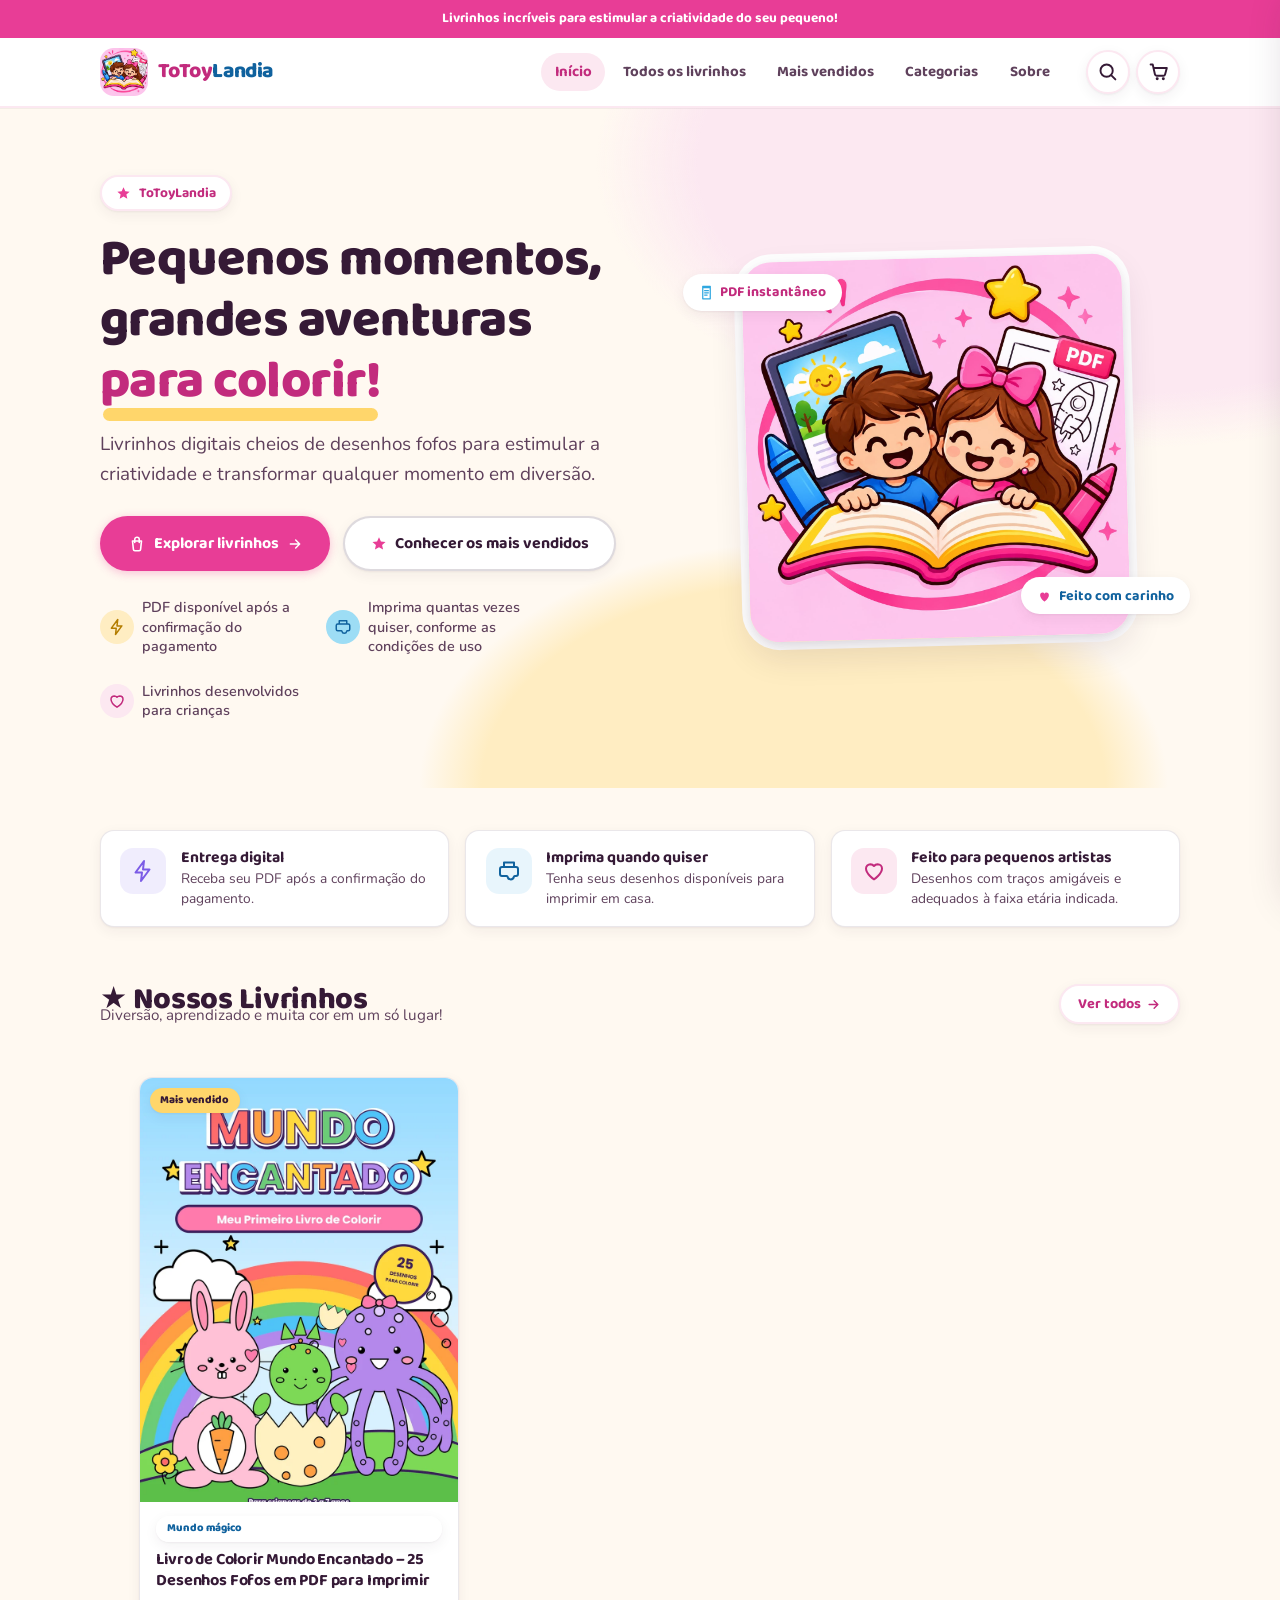
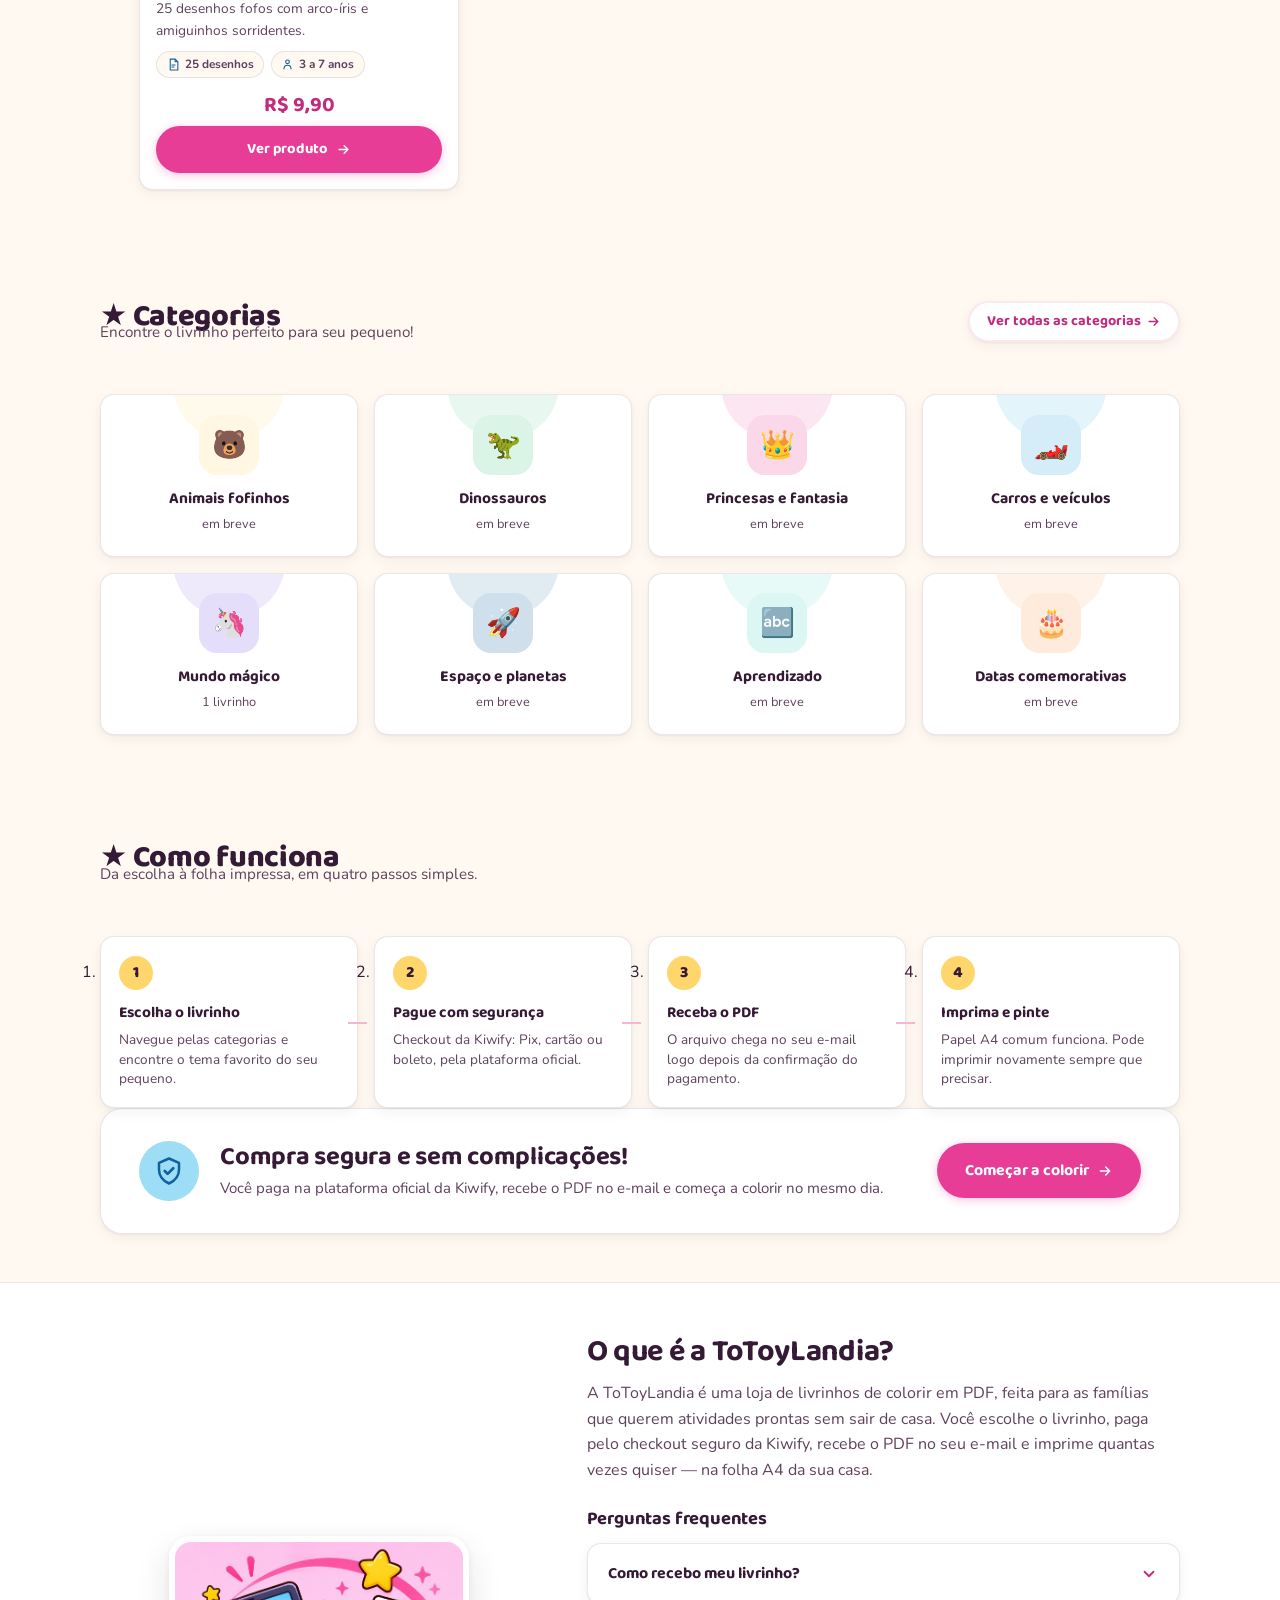
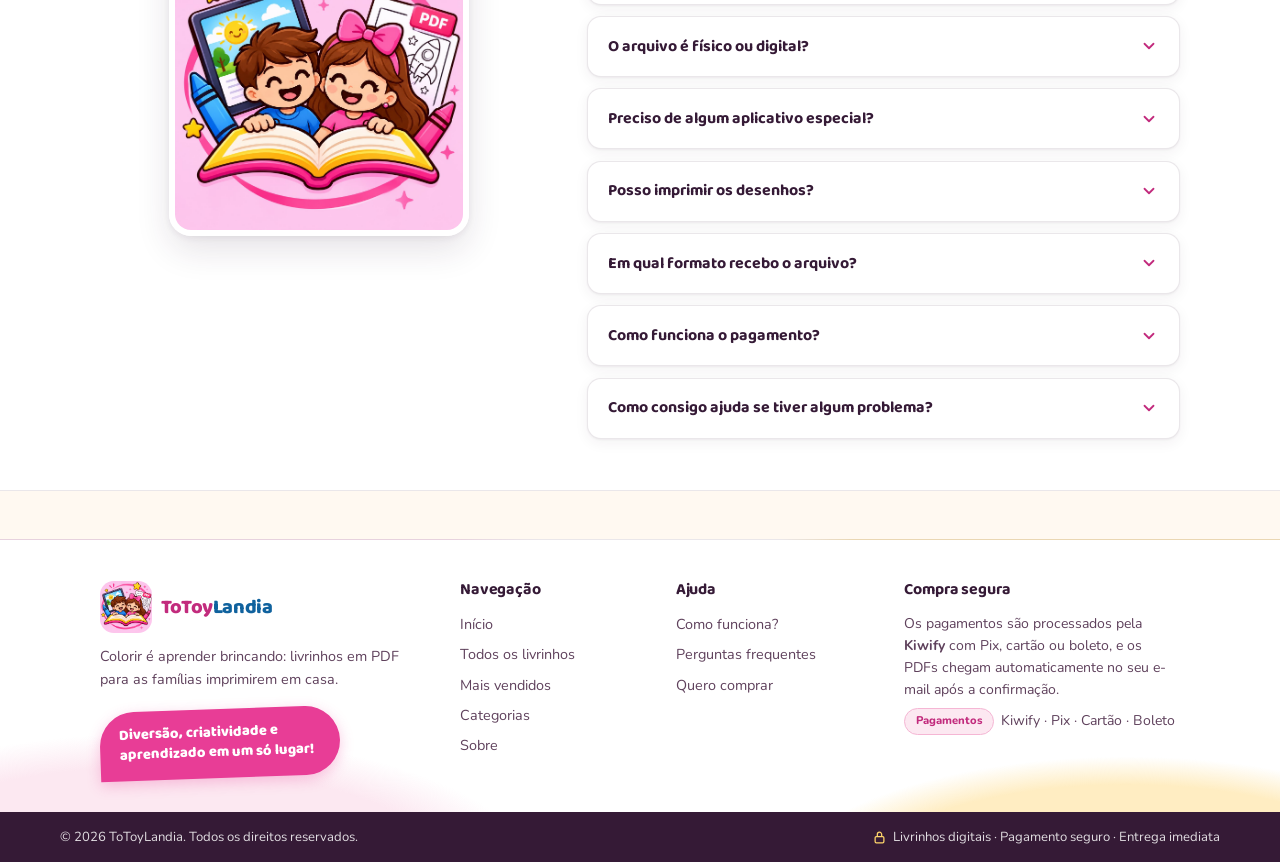
==== commit 45582cd1: "Redesign visual completo: novo design system, home/produto/catalogo redesenhados, carrinho novo, ima" ====
--- a/index.html
+++ b/index.html
@@ -3,148 +3,260 @@
 <head>
   <meta charset="UTF-8">
   <meta name="viewport" content="width=device-width, initial-scale=1.0">
-  <title>ToToyLandia — Livros de colorir em PDF para crianças</title>
-  <meta name="description" content="Livros de colorir em PDF para crianças de 3 a 8 anos. Desenhos divertidos, entrega imediata por e-mail e impressão quantas vezes quiser.">
-  <link rel="icon" type="image/jpeg" href="assets/logo.png">
+  <title>ToToyLandia — Livrinhos de colorir em PDF para crianças</title>
+  <meta name="description" content="Livrinhos digitais em PDF para crianças de 3 a 7 anos. Desenhos fofos para imprimir quantas vezes quiser — pagamento seguro e entrega imediata por e-mail.">
+  <meta property="og:title" content="ToToyLandia — Livrinhos de colorir em PDF para crianças">
+  <meta property="og:description" content="Desenhos fofos para estimular a criatividade do seu pequeno. PDF imediato, pagamento seguro via Kiwify.">
+  <meta property="og:image" content="assets/logo.png">
+  <link rel="icon" type="image/png" href="assets/logo.png">
   <link rel="preconnect" href="https://fonts.googleapis.com">
   <link rel="preconnect" href="https://fonts.gstatic.com" crossorigin>
-  <link href="https://fonts.googleapis.com/css2?family=Baloo+2:wght@600;700;800&family=Nunito:wght@400;600;700&display=swap" rel="stylesheet">
+  <link href="https://fonts.googleapis.com/css2?family=Baloo+2:wght@600;700;800&family=Nunito:wght@400;600;700;800&display=swap" rel="stylesheet">
   <link rel="stylesheet" href="css/style.css">
 </head>
 <body>
-  <div class="ttl-bg-pontinhos" aria-hidden="true"></div>
-
-  <header id="ttl-header"></header>
-
-  <main>
+  <a class="ttl-pular-conteudo" href="#ttl-conteudo">Pular para o conteúdo</a>
+
+  <header id="ttl-header" data-pagina="inicio"></header>
+
+  <main id="ttl-conteudo">
     <!-- ===== Hero ===== -->
     <section class="ttl-hero">
       <div class="ttl-hero-conteudo">
-        <h1>Um mundo de criatividade esperando <span class="ttl-hero-destaque">por você!</span></h1>
-        <p>Descubra livrinhos especiais para transformar cada momento em uma aventura cheia de cores.</p>
-        <div class="ttl-hero-acoes">
-          <a class="ttl-btn ttl-btn-primario" href="catalogo.html">Ver livrinhos</a>
-          <a class="ttl-btn ttl-btn-secundario" href="#mais-vendidos">O que as famílias mais levam</a>
-        </div>
-        <div class="ttl-hero-confianca">
-          <span><svg viewBox="0 0 24 24" width="18" height="18" aria-hidden="true"><path d="M20 6L9 17l-5-5" fill="none" stroke="currentColor" stroke-width="3" stroke-linecap="round" stroke-linejoin="round"/></svg> Entrega do PDF por e-mail</span>
-          <span><svg viewBox="0 0 24 24" width="18" height="18" aria-hidden="true"><path d="M20 6L9 17l-5-5" fill="none" stroke="currentColor" stroke-width="3" stroke-linecap="round" stroke-linejoin="round"/></svg> Imprima sempre que quiser</span>
-          <span><svg viewBox="0 0 24 24" width="18" height="18" aria-hidden="true"><path d="M20 6L9 17l-5-5" fill="none" stroke="currentColor" stroke-width="3" stroke-linecap="round" stroke-linejoin="round"/></svg> Pagamento seguro via Kiwify</span>
-        </div>
-      </div>
-      <div class="ttl-hero-arte">
-        <img src="assets/logo.png" alt="Personagens da ToToyLandia: dois crianças felizes com um livro aberto e leitura divertida" width="400" fetchpriority="high">
-        <span class="ttl-hero-flutuante ttl-hero-flutuante-1">★ Novos desenhos todo mês</span>
-        <span class="ttl-hero-flutuante ttl-hero-flutuante-2">● PDF instantâneo</span>
-      </div>
-    </section>
-
-    <!-- ===== Tiras de valor ===== -->
+        <div>
+          <span class="ttl-hero-identificacao">
+            <svg viewBox="0 0 24 24" width="15" height="15" aria-hidden="true" style="color: var(--ttl-rosa)"><path fill="currentColor" d="M12 2l2.9 6.3 6.9.7-5.2 4.6 1.5 6.8L12 16.9 5.9 20.4l1.5-6.8L2.2 9l6.9-.7z"/></svg>
+            ToToyLandia
+          </span>
+          <h1>Pequenos momentos, grandes aventuras <span class="ttl-hero-destaque">para colorir!</span></h1>
+          <p class="ttl-hero-subtitulo">Livrinhos digitais cheios de desenhos fofos para estimular a criatividade e transformar qualquer momento em diversão.</p>
+          <div class="ttl-hero-acoes">
+            <a class="ttl-btn ttl-btn-primario" href="catalogo.html">
+              <svg viewBox="0 0 24 24" width="18" height="18" aria-hidden="true"><path d="M6 8h12l-1.2 11.2a2 2 0 0 1-2 1.8H9.2a2 2 0 0 1-2-1.8L6 8z" fill="none" stroke="currentColor" stroke-width="2.1" stroke-linejoin="round"/><path d="M9 10V6a3 3 0 0 1 6 0v4" fill="none" stroke="currentColor" stroke-width="2.1" stroke-linecap="round"/></svg>
+              Explorar livrinhos
+              <svg viewBox="0 0 24 24" width="16" height="16" aria-hidden="true"><path d="M5 12h13M13 6l6 6-6 6" fill="none" stroke="currentColor" stroke-width="2.2" stroke-linecap="round" stroke-linejoin="round"/></svg>
+            </a>
+            <a class="ttl-btn ttl-btn-secundario" href="#mais-vendidos">
+              <svg viewBox="0 0 24 24" width="16" height="16" aria-hidden="true" style="color: var(--ttl-rosa)"><path fill="currentColor" d="M12 2l2.9 6.3 6.9.7-5.2 4.6 1.5 6.8L12 16.9 5.9 20.4l1.5-6.8L2.2 9l6.9-.7z"/></svg>
+              Conhecer os mais vendidos
+            </a>
+          </div>
+          <div class="ttl-hero-confianca">
+            <span>
+              <svg class="ic-amarelo" viewBox="0 0 24 24" width="34" height="34" aria-hidden="true"><path d="M13 2L4.5 13.5H11L10 22l8.5-11.5H12L13 2z" fill="none" stroke="currentColor" stroke-width="2" stroke-linejoin="round"/></svg>
+              PDF disponível após a confirmação do pagamento
+            </span>
+            <span>
+              <svg class="ic-azul" viewBox="0 0 24 24" width="34" height="34" aria-hidden="true"><path d="M7 8V3.5h10V8M5 8h14a2 2 0 0 1 2 2v5a2 2 0 0 1-2 2h-1.2a1 1 0 0 0-.9.8 3.2 3.2 0 0 1-6.3 0 1 1 0 0 0-.9-.8H5a2 2 0 0 1-2-2v-5a2 2 0 0 1 2-2z" fill="none" stroke="currentColor" stroke-width="2" stroke-linejoin="round"/></svg>
+              Imprima quantas vezes quiser, conforme as condições de uso
+            </span>
+            <span>
+              <svg class="ic-rosa" viewBox="0 0 24 24" width="34" height="34" aria-hidden="true"><path d="M12 20.3S4 15.1 4 9.6A4.4 4.4 0 0 1 8.4 5.2 4.9 4.9 0 0 1 12 7a4.9 4.9 0 0 1 3.6-1.8A4.4 4.4 0 0 1 20 9.6c0 5.5-8 10.7-8 10.7z" fill="none" stroke="currentColor" stroke-width="2" stroke-linejoin="round"/></svg>
+              Livrinhos desenvolvidos para crianças
+            </span>
+          </div>
+        </div>
+        <div class="ttl-hero-arte">
+          <img class="ttl-hero-arte-figura" src="assets/logo.png" fetchpriority="high" decoding="async"
+               alt="Personagens da ToToyLandia: crianças felizes com gizões de cera e um livrinho aberto" width="768" height="768">
+          <span class="ttl-hero-flutuante ttl-hero-flutuante-1">
+            <svg viewBox="0 0 24 24" width="15" height="15" aria-hidden="true" style="color: var(--ttl-azul)"><path d="M6 2h12v20H6z M6 4h12 M9 9h6 M9 12.5h6 M9 16h4" fill="none" stroke="currentColor" stroke-width="2" stroke-linecap="round" stroke-linejoin="round"/></svg>
+            PDF instantâneo
+          </span>
+          <span class="ttl-hero-flutuante ttl-hero-flutuante-2">
+            <svg viewBox="0 0 24 24" width="15" height="15" aria-hidden="true" style="color: var(--ttl-rosa)"><path d="M12 21.5S5 16.6 5 11.4A4.1 4.1 0 0 1 9.1 7.3 3.9 3.9 0 0 1 12 9a3.9 3.9 0 0 1 2.9-1.7A4.1 4.1 0 0 1 19 11.4c0 5.2-7 10.1-7 10.1z" fill="currentColor"/></svg>
+            Feito com carinho
+          </span>
+        </div>
+      </div>
+    </section>
+
+    <!-- ===== Benefícios ===== -->
     <section class="ttl-tiras" aria-label="Por que comprar na ToToyLandia">
-      <div class="ttl-tira ttl-revelar"><span aria-hidden="true">⚡</span><div><strong>Entrega imediata</strong><small>PDF no seu e-mail minutos após o pagamento</small></div></div>
-      <div class="ttl-tira ttl-revelar"><span aria-hidden="true">🖨️</span><div><strong>Imprime quantas vezes quiser</strong><small>compre uma vez, use sempre</small></div></div>
-      <div class="ttl-tira ttl-revelar"><span aria-hidden="true">🧸</span><div><strong>Feito para mãos pequenas</strong><small>linhas grossas e fofas, de 3 a 8 anos</small></div></div>
+      <div class="ttl-tira ttl-revelar">
+        <span class="ttl-tira-icone" aria-hidden="true">
+          <svg viewBox="0 0 24 24" width="24" height="24"><path d="M13 2L4.5 13.5H11L10 22l8.5-11.5H12L13 2z" fill="none" stroke="currentColor" stroke-width="2" stroke-linejoin="round"/></svg>
+        </span>
+        <div>
+          <strong>Entrega digital</strong>
+          <small>Receba seu PDF após a confirmação do pagamento.</small>
+        </div>
+      </div>
+      <div class="ttl-tira ttl-revelar">
+        <span class="ttl-tira-icone" aria-hidden="true">
+          <svg viewBox="0 0 24 24" width="24" height="24"><path d="M7 8V3.5h10V8M5 8h14a2 2 0 0 1 2 2v5a2 2 0 0 1-2 2h-1.2a1 1 0 0 0-.9.8 3.2 3.2 0 0 1-6.3 0 1 1 0 0 0-.9-.8H5a2 2 0 0 1-2-2v-5a2 2 0 0 1 2-2z" fill="none" stroke="currentColor" stroke-width="2" stroke-linejoin="round"/></svg>
+        </span>
+        <div>
+          <strong>Imprima quando quiser</strong>
+          <small>Tenha seus desenhos disponíveis para imprimir em casa.</small>
+        </div>
+      </div>
+      <div class="ttl-tira ttl-revelar">
+        <span class="ttl-tira-icone" aria-hidden="true">
+          <svg viewBox="0 0 24 24" width="24" height="24"><path d="M12 20.3S4 15.1 4 9.6A4.4 4.4 0 0 1 8.4 5.2 4.9 4.9 0 0 1 12 7a4.9 4.9 0 0 1 3.6-1.8A4.4 4.4 0 0 1 20 9.6c0 5.5-8 10.7-8 10.7z" fill="none" stroke="currentColor" stroke-width="2" stroke-linejoin="round"/></svg>
+        </span>
+        <div>
+          <strong>Feito para pequenos artistas</strong>
+          <small>Desenhos com traços amigáveis e adequados à faixa etária indicada.</small>
+        </div>
+      </div>
     </section>
 
     <!-- ===== Mais vendidos ===== -->
     <section class="ttl-secao" id="mais-vendidos" aria-labelledby="titulo-mais-vendidos">
       <div class="ttl-secao-cabecalho">
-        <h2 class="ttl-secao-titulo" id="titulo-mais-vendidos"><span class="ttl-secao-estrelinha" aria-hidden="true">★</span> Mais vendidos</h2>
-        <a class="ttl-secao-ver-tudo" href="catalogo.html">Ver todos →</a>
+        <div>
+          <h2 class="ttl-secao-titulo" id="titulo-mais-vendidos"><span class="ttl-secao-estrelinha" aria-hidden="true">★</span> Nossos Livrinhos</h2>
+          <p class="ttl-secao-intro">Diversão, aprendizado e muita cor em um só lugar!</p>
+        </div>
+        <a class="ttl-secao-ver-tudo" href="catalogo.html">Ver todos
+          <svg viewBox="0 0 24 24" width="15" height="15" aria-hidden="true"><path d="M5 12h13M13 6l6 6-6 6" fill="none" stroke="currentColor" stroke-width="2.2" stroke-linecap="round" stroke-linejoin="round"/></svg>
+        </a>
       </div>
       <div class="ttl-grade-vitrine ttl-revelar" id="ttl-mais-vendidos-grade"></div>
     </section>
 
-    <!-- ===== Coleções ===== -->
+    <!-- ===== Coleções (categorias) ===== -->
     <section class="ttl-secao" id="colecoes" aria-labelledby="titulo-colecoes">
       <div class="ttl-secao-cabecalho">
-        <h2 class="ttl-secao-titulo" id="titulo-colecoes"><span class="ttl-secao-estrelinha" aria-hidden="true">★</span> Coleções temáticas</h2>
-        <a class="ttl-secao-ver-tudo" href="catalogo.html">Explorar catálogo →</a>
+        <div>
+          <h2 class="ttl-secao-titulo" id="titulo-colecoes"><span class="ttl-secao-estrelinha" aria-hidden="true">★</span> Categorias</h2>
+          <p class="ttl-secao-intro">Encontre o livrinho perfeito para seu pequeno!</p>
+        </div>
+        <a class="ttl-secao-ver-tudo" href="catalogo.html">Ver todas as categorias
+          <svg viewBox="0 0 24 24" width="15" height="15" aria-hidden="true"><path d="M5 12h13M13 6l6 6-6 6" fill="none" stroke="currentColor" stroke-width="2.2" stroke-linecap="round" stroke-linejoin="round"/></svg>
+        </a>
       </div>
       <div class="ttl-colecoes-grade ttl-revelar" id="ttl-colecoes-grade"></div>
     </section>
 
-    <!-- ===== Banner de novidades ===== -->
-    <section class="ttl-banner-novidades" aria-labelledby="titulo-banner">
-      <div class="ttl-banner-novidades-caixa">
-        <div>
-          <h2 id="titulo-banner">Novo na ToToyLandia 🎨</h2>
-          <p>Fique de olho: livrinhos novos chegam por aqui regularmente — e os lançamentos entram sempre com capas para pintar bônus.</p>
-        </div>
-        <a class="ttl-banner-novidades-acao" href="catalogo.html">Ver o que chegou</a>
-      </div>
-    </section>
-
-    <!-- ===== Novidades ===== -->
-    <section class="ttl-secao" id="ttl-novidades" aria-labelledby="titulo-novidades">
+    <!-- ===== Filtros rápidos das categorias no catálogo ===== -->
+
+    <!-- ===== Como funciona ===== -->
+    <section class="ttl-como-funciona" id="como-funciona" aria-labelledby="titulo-como-funciona">
       <div class="ttl-secao-cabecalho">
-        <h2 class="ttl-secao-titulo" id="titulo-novidades"><span class="ttl-secao-estrelinha" aria-hidden="true">★</span> Chegou agora</h2>
-      </div>
-      <div class="ttl-grade-vitrine ttl-revelar" id="ttl-novidades-grade"></div>
-    </section>
-
-    <!-- ===== Kits ===== -->
-    <section class="ttl-secao" id="ttl-kits" aria-labelledby="titulo-kits">
-      <div class="ttl-secao-cabecalho">
-        <h2 class="ttl-secao-titulo" id="titulo-kits"><span class="ttl-secao-estrelinha" aria-hidden="true">★</span> Kits com desconto</h2>
-      </div>
-      <div class="ttl-grade-vitrine ttl-revelar" id="ttl-kits-grade"></div>
-    </section>
-
-    <!-- ===== Presentes ===== -->
-    <section class="ttl-secao" id="presentes" aria-labelledby="titulo-presentes">
-      <div class="ttl-secao-cabecalho">
-        <h2 class="ttl-secao-titulo" id="titulo-presentes"><span class="ttl-secao-estrelinha" aria-hidden="true">★</span> Ideias de presente</h2>
-      </div>
-      <div class="ttl-tiras">
-        <div class="ttl-tira ttl-revelar"><span aria-hidden="true">🎁</span><div><strong>Para presentear</strong><small>compre o livrinho, mande o PDF para a impressora e embrulhe junto com um giz de cera — presente rápido e feito com carinho.</small></div></div>
-        <div class="ttl-tira ttl-revelar"><span aria-hidden="true">🎈</span><div><strong>Festinha</strong><small>imprima vários desenhos do mesmo livrinho para atividades de aniversário infantil.</small></div></div>
-        <div class="ttl-tira ttl-revelar"><span aria-hidden="true">🎒</span><div><strong>Para a hora do sono</strong><small>dez minutos de cor antes da storia ajudam a desacelerar a criançada.</small></div></div>
+        <div>
+          <h2 class="ttl-secao-titulo" id="titulo-como-funciona"><span class="ttl-secao-estrelinha" aria-hidden="true">★</span> Como funciona</h2>
+          <p class="ttl-secao-intro">Da escolha à folha impressa, em quatro passos simples.</p>
+        </div>
+      </div>
+      <ol class="ttl-como-funciona-passos">
+        <li class="ttl-passo ttl-revelar">
+          <span class="ttl-passo-numero" aria-hidden="true"></span>
+          <strong>Escolha o livrinho</strong>
+          <p>Navegue pelas categorias e encontre o tema favorito do seu pequeno.</p>
+        </li>
+        <li class="ttl-passo ttl-revelar">
+          <span class="ttl-passo-numero" aria-hidden="true"></span>
+          <strong>Pague com segurança</strong>
+          <p>Checkout da Kiwify: Pix, cartão ou boleto, pela plataforma oficial.</p>
+        </li>
+        <li class="ttl-passo ttl-revelar">
+          <span class="ttl-passo-numero" aria-hidden="true"></span>
+          <strong>Receba o PDF</strong>
+          <p>O arquivo chega no seu e-mail logo depois da confirmação do pagamento.</p>
+        </li>
+        <li class="ttl-passo ttl-revelar">
+          <span class="ttl-passo-numero" aria-hidden="true"></span>
+          <strong>Imprima e pinte</strong>
+          <p>Papel A4 comum funciona. Pode imprimir novamente sempre que precisar.</p>
+        </li>
+      </ol>
+    </section>
+
+    <!-- ===== Compra segura ===== -->
+    <section class="ttl-banner-seguranca" aria-labelledby="titulo-seguranca">
+      <div class="ttl-banner-seguranca-caixa ttl-revelar">
+        <span class="ttl-banner-seguranca-escudo" aria-hidden="true">
+          <svg viewBox="0 0 24 24" width="30" height="30"><path d="M12 2l8 3.5v5.2c0 5.1-3.4 9.1-8 11.3-4.6-2.2-8-6.2-8-11.3V5.5L12 2z" fill="none" stroke="currentColor" stroke-width="2" stroke-linejoin="round"/><path d="M8.6 12l2.3 2.3 4.5-4.5" fill="none" stroke="currentColor" stroke-width="2.2" stroke-linecap="round" stroke-linejoin="round"/></svg>
+        </span>
+        <div>
+          <h2 id="titulo-seguranca">Compra segura e sem complicações!</h2>
+          <p>Você paga na plataforma oficial da Kiwify, recebe o PDF no e-mail e começa a colorir no mesmo dia.</p>
+        </div>
+        <a class="ttl-btn ttl-btn-primario" href="catalogo.html">
+          Começar a colorir
+          <svg viewBox="0 0 24 24" width="16" height="16" aria-hidden="true"><path d="M5 12h13M13 6l6 6-6 6" fill="none" stroke="currentColor" stroke-width="2.2" stroke-linecap="round" stroke-linejoin="round"/></svg>
+        </a>
       </div>
     </section>
 
     <!-- ===== Sobre + FAQ ===== -->
-    <section class="ttl-secao ttl-sobre" id="sobre" aria-labelledby="titulo-sobre">
+    <section class="ttl-sobre" id="sobre" aria-labelledby="titulo-sobre">
       <div class="ttl-sobre-caixa">
-        <img src="assets/logo.png" alt="ToToyLandia" loading="lazy">
+        <img src="assets/logo.png" alt="Personagens da ToToyLandia" loading="lazy" decoding="async" width="768" height="768">
         <div>
           <h2 id="titulo-sobre">O que é a ToToyLandia?</h2>
-          <p>A ToToyLandia é uma loja de livros de colorir em PDF, feita para as famílias que querem atividades
-          do dia seguinte sem sair de casa. Você escolhe o livrinho, paga pelo checkout seguro da Kiwify,
+          <p>A ToToyLandia é uma loja de livrinhos de colorir em PDF, feita para as famílias que querem
+          atividades prontas sem sair de casa. Você escolhe o livrinho, paga pelo checkout seguro da Kiwify,
           recebe o PDF no seu e-mail e imprime quantas vezes quiser — na folha A4 da sua casa.</p>
-          <div class="ttl-sobre-faq" id="faq">
-            <details>
-              <summary>Como recebo o livrinho?</summary>
-              <p>Assim que o pagamento é confirmado pela Kiwify, o PDF é enviado automaticamente para o seu e-mail. Em minutos seu pequeno já está colorindo.</p>
-            </details>
-            <details>
-              <summary>Posso imprimir mais de uma vez?</summary>
-              <p>Pode! O PDF é seu para imprimir sempre que precisar — vale para folhas novas, aniversários ou para a turma toda.</p>
-            </details>
-            <details>
-              <summary>Que papel vocês recomendam?</summary>
-              <p>Folha sulfite A4 (comum) funciona bem. Para canetinhas, preferimos papel de 80 g/m² ou mais para o desenho não vazar.</p>
-            </details>
-            <details>
-              <summary>O pagamento é seguro?</summary>
-              <p>Sim. Toda a transação é processada na plataforma Kiwify, com Pix, cartão ou boleto. Não pedimos dados de cartão no site.</p>
-            </details>
-          </div>
+
+          <section class="ttl-faq" id="faq" aria-labelledby="titulo-faq" style="margin-top: 1.6rem;">
+            <h2 id="titulo-faq" style="font-size: 1.15rem; margin-bottom: 0.8rem;">Perguntas frequentes</h2>
+            <div class="ttl-faq-lista">
+              <details class="ttl-faq-item">
+                <summary>Como recebo meu livrinho?
+                  <svg viewBox="0 0 24 24" width="18" height="18" aria-hidden="true"><path d="M6 9l6 6 6-6" fill="none" stroke="currentColor" stroke-width="2.4" stroke-linecap="round" stroke-linejoin="round"/></svg>
+                </summary>
+                <p>Assim que o pagamento é confirmado pela Kiwify, o PDF é enviado automaticamente para o seu e-mail. Em minutos o seu pequeno já está colorindo.</p>
+              </details>
+              <details class="ttl-faq-item">
+                <summary>O arquivo é físico ou digital?
+                  <svg viewBox="0 0 24 24" width="18" height="18" aria-hidden="true"><path d="M6 9l6 6 6-6" fill="none" stroke="currentColor" stroke-width="2.4" stroke-linecap="round" stroke-linejoin="round"/></svg>
+                </summary>
+                <p>Digital — você recebe um arquivo PDF para imprimir em casa. Nada é enviado pelos Correios.</p>
+              </details>
+              <details class="ttl-faq-item">
+                <summary>Preciso de algum aplicativo especial?
+                  <svg viewBox="0 0 24 24" width="18" height="18" aria-hidden="true"><path d="M6 9l6 6 6-6" fill="none" stroke="currentColor" stroke-width="2.4" stroke-linecap="round" stroke-linejoin="round"/></svg>
+                </summary>
+                <p>Não. Qualquer leitor de PDF abre o arquivo — computador, tablet ou celular. Para imprimir, basta mandar o arquivo para a impressora.</p>
+              </details>
+              <details class="ttl-faq-item">
+                <summary>Posso imprimir os desenhos?
+                  <svg viewBox="0 0 24 24" width="18" height="18" aria-hidden="true"><path d="M6 9l6 6 6-6" fill="none" stroke="currentColor" stroke-width="2.4" stroke-linecap="round" stroke-linejoin="round"/></svg>
+                </summary>
+                <p>Pode! O PDF é seu para imprimir sempre que precisar — folhas novas, aniversários ou para a turma toda, conforme as condições de uso do produto.</p>
+              </details>
+              <details class="ttl-faq-item">
+                <summary>Em qual formato recebo o arquivo?
+                  <svg viewBox="0 0 24 24" width="18" height="18" aria-hidden="true"><path d="M6 9l6 6 6-6" fill="none" stroke="currentColor" stroke-width="2.4" stroke-linecap="round" stroke-linejoin="round"/></svg>
+                </summary>
+                <p>No formato PDF, pronto para impressão em A4. As informações de impressão de cada livrinho ficam na página do produto.</p>
+              </details>
+              <details class="ttl-faq-item">
+                <summary>Como funciona o pagamento?
+                  <svg viewBox="0 0 24 24" width="18" height="18" aria-hidden="true"><path d="M6 9l6 6 6-6" fill="none" stroke="currentColor" stroke-width="2.4" stroke-linecap="round" stroke-linejoin="round"/></svg>
+                </summary>
+                <p>Toda a transação é processada pela plataforma Kiwify, com Pix, cartão ou boleto. Não pedimos dados de cartão no site.</p>
+              </details>
+              <details class="ttl-faq-item">
+                <summary>Como consigo ajuda se tiver algum problema?
+                  <svg viewBox="0 0 24 24" width="18" height="18" aria-hidden="true"><path d="M6 9l6 6 6-6" fill="none" stroke="currentColor" stroke-width="2.4" stroke-linecap="round" stroke-linejoin="round"/></svg>
+                </summary>
+                <p>Cada pedido tem um e-mail de confirmação da Kiwify com os canais de suporte da loja. Consulte esse e-mail para falar com a gente sobre entrega do PDF ou problemas de impressão.</p>
+              </details>
+            </div>
+          </section>
         </div>
       </div>
     </section>
   </main>
 
   <footer id="ttl-footer"></footer>
+
+  <noscript>
+    <p style="max-width: 720px; margin: 1rem auto; padding: 1rem; background: #fff; border-radius: 12px; text-align: center;">
+      Para ver o catálogo de livrinhos, ative o JavaScript no navegador.
+    </p>
+  </noscript>
 
   <script src="js/config.js"></script>
   <script src="js/store.js"></script>
   <script src="js/ui.js"></script>
   <script src="js/home.js"></script>
   <script>
-    TTLUI.montarHeader('inicio');
-    TTLUI.montarFooter();
-    TTLUI.atualizarBadge();
+    TTLUI.montarGaveta();
     TTLUI.observarRevelacao();
   </script>
 </body>
--- a/css/style.css
+++ b/css/style.css
@@ -1,49 +1,55 @@
 /* ============================================================
-   ToToyLandia — folha de estilos principal
-   Paleta extraída da logo oficial:
-   rosa e9459D · amarelo FFC93C · azul 2FA7E0 · roxo 7B5BE6 · verde 4CC98A
+   ToToyLandia — design system
+   Paleta oficial da marca (referência de contraste no vinho):
+   rosa #E83D96 · rosa-suave #F5B6D4 · rosa-fundo #FCE8F1
+   creme #FFF9F1 · vinho #351A36 · amarelo #FFD66B · azul #9DDDF5
+   Fontes: Baloo 2 (títulos) · Nunito (texto)
    ============================================================ */
 
 :root {
-  /* Paleta da marca */
-  --ttl-rosa: #E5459B;
-  --ttl-rosa-escuro: #C22F7F;
-  --ttl-rosa-claro: #FF8FCA;
-  --ttl-rosa-bg: #FFF0F7;
-  --ttl-amarelo: #FFC93C;
-  --ttl-amarelo-claro: #FFE59A;
+  /* Brand */
+  --ttl-rosa: #E83D96;
+  --ttl-rosa-escuro: #C22B7D;
+  --ttl-rosa-suave: #F5B6D4;
+  --ttl-rosa-fundo: #FCE8F1;
+  --ttl-creme: #FFF9F1;
+  --ttl-amarelo: #FFD66B;
+  --ttl-amarelo-suave: #FFEDC2;
   --ttl-azul: #2FA7E0;
-  --ttl-azul-claro: #A8DFFA;
-  --ttl-azul-escuro: #1B6588;
-  --ttl-roxo: #7B5BE6;
+  --ttl-azul-claro: #9DDDF5;
+  --ttl-azul-escuro: #10629E;
   --ttl-verde: #4CC98A;
   --ttl-verde-agua: #4ED8C3;
   --ttl-laranja: #FF9A52;
-  --ttl-marrao: #6B4226;
-  --ttl-ink: #341630;
-  --ttl-ink-suave: #5D3557;
+  --ttl-roxo: #7B5BE6;
+  --ttl-ink: #351A36;
+  --ttl-ink-suave: #5F415C;
   --ttl-branco: #FFFFFF;
 
   /* Superfícies */
-  --ttl-fundo: var(--ttl-rosa-bg);
-  --ttl-fundo-carta: #FFFFFF;
-  --ttl-borda: rgba(229, 69, 155, 0.16);
-
-  /* Sombras da marca — leves e quentes */
-  --ttl-sombra: 0 6px 18px rgba(165, 52, 122, 0.10);
-  --ttl-sombra-forte: 0 14px 34px rgba(165, 52, 122, 0.18);
-
-  /* Rounding — redondo como a logo, nunca exagerado */
-  --ttl-raio: 18px;
-  --ttl-raio-grande: 28px;
-  --ttl-raio-pequeno: 12px;
+  --ttl-fundo: var(--ttl-creme);
+  --ttl-fundo-carta: var(--ttl-branco);
+  --ttl-borda: rgba(53, 26, 54, 0.10);
+  --ttl-borda-forte: rgba(53, 26, 54, 0.16);
+
+  /* Sombras — discretas e quentes */
+  --ttl-sombra: 0 1px 2px rgba(53, 26, 54, 0.05), 0 4px 14px rgba(53, 26, 54, 0.06);
+  --ttl-sombra-forte: 0 2px 6px rgba(53, 26, 54, 0.07), 0 14px 34px rgba(53, 26, 54, 0.12);
+
+  /* Raios — arredondados com moderação */
+  --ttl-raio: 14px;
+  --ttl-raio-grande: 22px;
+  --ttl-raio-pequeno: 10px;
 
   /* Tipografia */
-  --ttl-fonte-display: 'Baloo 2', ui-rounded, system-ui, sans-serif;
+  --ttl-fonte-display: 'Baloo 2', ui-rounded, 'Segoe UI', system-ui, sans-serif;
   --ttl-fonte-corpo: 'Nunito', system-ui, sans-serif;
 
-  /* Espaçamento */
-  --ttl-latido: clamp(1rem, 4vw, 2.5rem);
+  /* Espaço lateral */
+  --ttl-lateral: clamp(1rem, 4vw, 2.5rem);
+
+  /* Largura de conteúdo */
+  --ttl-maximo: 1160px;
 }
 
 * { margin: 0; padding: 0; box-sizing: border-box; }
@@ -59,34 +65,42 @@
   color: var(--ttl-ink);
   line-height: 1.6;
   -webkit-font-smoothing: antialiased;
-}
-
-img { max-width: 100%; display: block; }
+  overflow-x: hidden;
+}
+
+img { max-width: 100%; display: block; height: auto; }
+
+/* display de utilitários nunca pode vencer o atributo hidden */
+[hidden] { display: none !important; }
 a { color: inherit; }
 button { font: inherit; cursor: pointer; }
 
 h1, h2, h3, h4 {
   font-family: var(--ttl-fonte-display);
-  line-height: 1.2;
-  color: var(--ttl-ink);
-}
-
-/* Motivo decorativo: estrelas e pontinhos da marca */
-.ttl-bg-pontinhos {
-  position: fixed;
-  inset: 0;
-  z-index: -1;
-  background-image:
-    radial-gradient(circle 3px at 8% 12%, var(--ttl-amarelo-claro) 96%, transparent),
-    radial-gradient(circle 2px at 22% 34%, var(--ttl-rosa-claro) 96%, transparent),
-    radial-gradient(circle 3px at 63% 18%, var(--ttl-azul-claro) 96%, transparent),
-    radial-gradient(circle 2px at 81% 42%, var(--ttl-rosa-claro) 96%, transparent),
-    radial-gradient(circle 3px at 42% 71%, var(--ttl-amarelo-claro) 96%, transparent),
-    radial-gradient(circle 2px at 90% 82%, var(--ttl-azul-claro) 96%, transparent),
-    radial-gradient(circle 3px at 13% 88%, var(--ttl-rosa-claro) 96%, transparent);
-  opacity: 0.55;
-  pointer-events: none;
-}
+  line-height: 1.18;
+  color: var(--ttl-ink);
+  letter-spacing: -0.01em;
+}
+
+section[id], [id] { scroll-margin-top: 90px; }
+
+/* Foco visível e consistente */
+:focus-visible { outline: 3px solid var(--ttl-azul); outline-offset: 2px; border-radius: 4px; }
+
+/* Pulo de navegação (acessibilidade) */
+.ttl-pular-conteudo {
+  position: absolute;
+  left: 0.6rem;
+  top: -4rem;
+  z-index: 200;
+  background: var(--ttl-ink);
+  color: var(--ttl-branco);
+  padding: 0.6rem 1.1rem;
+  border-radius: var(--ttl-raio-pequeno);
+  font-weight: 700;
+  transition: top 0.2s ease;
+}
+.ttl-pular-conteudo:focus { top: 0.6rem; }
 
 /* ============ Botões ============ */
 
@@ -98,32 +112,47 @@
   font-family: var(--ttl-fonte-display);
   font-weight: 700;
   font-size: 1rem;
-  padding: 0.8rem 1.6rem;
-  border-radius: 999px;
-  border: none;
+  padding: 0.78rem 1.6rem;
+  border-radius: 999px;
+  border: 2px solid transparent;
   text-decoration: none;
-  transition: transform 0.18s ease, box-shadow 0.18s ease, background-color 0.18s ease;
-  min-height: 44px;
-}
-.ttl-btn:active { transform: scale(0.97); }
-.ttl-btn:focus-visible { outline: 3px solid var(--ttl-azul); outline-offset: 2px; }
+  transition: transform 0.16s ease, box-shadow 0.16s ease,
+              background-color 0.16s ease, border-color 0.16s ease, color 0.16s ease;
+  min-height: 46px;
+}
+.ttl-btn:active { transform: scale(0.98); }
 
 .ttl-btn-primario {
-  background: linear-gradient(135deg, var(--ttl-rosa) 0%, var(--ttl-rosa-escuro) 100%);
+  background: var(--ttl-rosa);
   color: var(--ttl-branco);
-  box-shadow: 0 6px 0 var(--ttl-rosa-escuro), 0 10px 22px rgba(194, 47, 127, 0.35);
-}
-.ttl-btn-primario:hover { transform: translateY(-2px); box-shadow: 0 8px 0 var(--ttl-rosa-escuro), 0 16px 28px rgba(194, 47, 127, 0.35); }
+  box-shadow: 0 2px 10px rgba(232, 61, 150, 0.30);
+}
+.ttl-btn-primario:hover {
+  background: var(--ttl-rosa-escuro);
+  transform: translateY(-1px);
+  box-shadow: 0 4px 16px rgba(232, 61, 150, 0.34);
+}
 
 .ttl-btn-secundario {
   background: var(--ttl-branco);
+  color: var(--ttl-ink);
+  border-color: var(--ttl-borda-forte);
+  box-shadow: var(--ttl-sombra);
+}
+.ttl-btn-secundario:hover {
+  border-color: var(--ttl-rosa);
   color: var(--ttl-rosa-escuro);
-  border: 2px solid var(--ttl-rosa);
-}
-.ttl-btn-secundario:hover { background: var(--ttl-rosa-bg); transform: translateY(-2px); }
+  transform: translateY(-1px);
+}
+
+.ttl-btn-amarelo {
+  background: var(--ttl-amarelo);
+  color: var(--ttl-ink);
+  box-shadow: 0 2px 10px rgba(53, 26, 54, 0.12);
+}
+.ttl-btn-amarelo:hover { transform: translateY(-1px); filter: brightness(1.03); }
 
 .ttl-btn-mini {
-  font-family: var(--ttl-fonte-body, var(--ttl-fonte-corpo));
   font-weight: 700;
   font-size: 0.85rem;
   padding: 0.45rem 1rem;
@@ -133,128 +162,145 @@
   color: var(--ttl-rosa-escuro);
   transition: background-color 0.15s ease;
 }
-.ttl-btn-mini:hover { background: var(--ttl-rosa-bg); }
-.ttl-btn-mini-alerta {
-  border-color: #E44444;
-  color: #C22525;
-}
-.ttl-btn-mini-alerta:hover { background: #FDECEC; }
-
-/* ============ Header ============ */
+.ttl-btn-mini:hover { background: var(--ttl-rosa-fundo); }
+
+/* ============ Cabeçalho ============ */
+
+.ttl-avisobar {
+  background: var(--ttl-rosa);
+  color: var(--ttl-branco);
+  text-align: center;
+  font-family: var(--ttl-fonte-display);
+  font-weight: 700;
+  font-size: 0.85rem;
+  padding: 0.5rem 1rem;
+}
 
 #ttl-header {
   position: sticky;
   top: 0;
-  z-index: 50;
-  background: rgba(255, 255, 255, 0.92);
+  z-index: 60;
+  background: rgba(255, 255, 255, 0.94);
+  -webkit-backdrop-filter: blur(10px);
   backdrop-filter: blur(10px);
-  border-bottom: 3px solid var(--ttl-rosa);
+  border-bottom: 2px solid var(--ttl-rosa-fundo);
+  box-shadow: 0 1px 0 rgba(53, 26, 54, 0.05);
 }
 
 .ttl-header-inner {
-  max-width: 1200px;
+  max-width: var(--ttl-maximo);
   margin: 0 auto;
-  padding: 0.65rem var(--ttl-latido);
-  display: flex;
-  align-items: center;
-  gap: 1.5rem;
+  padding: 0.55rem var(--ttl-lateral);
+  display: flex;
+  align-items: center;
+  gap: 1.4rem;
+  min-height: 68px;
 }
 
 .ttl-logo {
   display: flex;
   align-items: center;
-  gap: 0.65rem;
+  gap: 0.6rem;
   text-decoration: none;
   flex-shrink: 0;
 }
-.ttl-logo img {
-  border-radius: 16px;
-  box-shadow: var(--ttl-sombra);
-}
+.ttl-logo img { border-radius: 14px; }
 .ttl-logo-texto {
   font-family: var(--ttl-fonte-display);
   font-weight: 800;
-  font-size: 1.35rem;
+  font-size: 1.32rem;
   color: var(--ttl-rosa-escuro);
   letter-spacing: -0.02em;
+  line-height: 1;
 }
 .ttl-logo-texto em { font-style: normal; color: var(--ttl-azul-escuro); }
 
 .ttl-nav {
   display: flex;
-  gap: 1.4rem;
+  gap: 0.25rem;
   margin-left: auto;
 }
 .ttl-nav a {
   font-family: var(--ttl-fonte-display);
-  font-weight: 600;
-  font-size: 0.98rem;
+  font-weight: 700;
+  font-size: 0.94rem;
   text-decoration: none;
   color: var(--ttl-ink-suave);
-  padding: 0.3rem 0;
-  border-bottom: 3px solid transparent;
-  transition: color 0.15s ease, border-color 0.15s ease;
-}
-.ttl-nav a:hover { color: var(--ttl-rosa-escuro); }
+  padding: 0.45rem 0.85rem;
+  border-radius: 999px;
+  transition: background-color 0.15s ease, color 0.15s ease;
+}
+.ttl-nav a:hover { color: var(--ttl-rosa-escuro); background: var(--ttl-rosa-fundo); }
 .ttl-nav a.ativa {
   color: var(--ttl-rosa-escuro);
-  border-bottom-color: var(--ttl-amarelo);
-}
-
-.ttl-header-acoes { display: flex; gap: 0.5rem; align-items: center; }
+  background: var(--ttl-rosa-fundo);
+}
+
+.ttl-header-acoes { display: flex; gap: 0.4rem; align-items: center; }
 
 .ttl-icon-btn {
   position: relative;
   width: 44px;
   height: 44px;
   border-radius: 50%;
-  border: none;
-  background: var(--ttl-rosa-bg);
-  color: var(--ttl-rosa-escuro);
+  border: 2px solid var(--ttl-rosa-fundo);
+  background: var(--ttl-branco);
+  color: var(--ttl-ink);
   display: grid;
   place-items: center;
-  transition: background-color 0.15s ease, transform 0.15s ease;
-}
-.ttl-icon-btn:hover { background: var(--ttl-amarelo-claro); transform: translateY(-1px); }
-.ttl-icon-btn:focus-visible { outline: 3px solid var(--ttl-azul); outline-offset: 2px; }
+  box-shadow: var(--ttl-sombra);
+  transition: background-color 0.15s ease, transform 0.15s ease, color 0.15s ease;
+}
+.ttl-icon-btn:hover { background: var(--ttl-rosa-fundo); color: var(--ttl-rosa-escuro); transform: translateY(-1px); }
+.ttl-icon-btn[aria-expanded="true"] { background: var(--ttl-rosa-fundo); color: var(--ttl-rosa-escuro); }
 
 .ttl-badge {
   position: absolute;
-  top: -4px;
-  right: -4px;
-  min-width: 20px;
-  height: 20px;
+  top: -3px;
+  right: -3px;
+  min-width: 19px;
+  height: 19px;
   padding: 0 5px;
   border-radius: 999px;
-  background: var(--ttl-amarelo);
-  color: var(--ttl-ink);
-  font-size: 0.7rem;
+  background: var(--ttl-rosa);
+  color: var(--ttl-branco);
+  font-size: 0.68rem;
   font-weight: 800;
-  line-height: 20px;
+  line-height: 19px;
   text-align: center;
   display: none;
 }
 .ttl-badge.visivel { display: block; }
+.ttl-badge.pulsar { animation: ttl-badge-pulsar 0.35s ease; }
+@keyframes ttl-badge-pulsar {
+  0% { transform: scale(1); }
+  45% { transform: scale(1.35); }
+  100% { transform: scale(1); }
+}
 
 .ttl-menu-btn {
   display: none;
   width: 44px;
   height: 44px;
   border-radius: 50%;
-  border: none;
-  background: var(--ttl-rosa-bg);
-  color: var(--ttl-rosa-escuro);
-  place-items: center;
-}
-
+  border: 2px solid var(--ttl-rosa-fundo);
+  background: var(--ttl-branco);
+  color: var(--ttl-ink);
+  box-shadow: var(--ttl-sombra);
+}
+
+/* Barra de pesquisa do header */
 .ttl-search-barra {
   border-top: 1px dashed var(--ttl-borda);
   background: var(--ttl-branco);
-}
+  overflow: hidden;
+  animation: ttl-pesquisa-abrir 0.22s ease;
+}
+@keyframes ttl-pesquisa-abrir { from { opacity: 0; } to { opacity: 1; } }
 .ttl-search-barra form {
-  max-width: 1200px;
+  max-width: var(--ttl-maximo);
   margin: 0 auto;
-  padding: 0.6rem var(--ttl-latido);
+  padding: 0.6rem var(--ttl-lateral);
   display: flex;
   align-items: center;
   gap: 0.75rem;
@@ -268,53 +314,79 @@
   font-family: var(--ttl-fonte-corpo);
   font-size: 0.95rem;
   color: var(--ttl-ink);
-}
-.ttl-search-barra input:focus {
-  outline: none;
-  border-color: var(--ttl-rosa);
-  background: var(--ttl-rosa-bg);
-}
-
-@media (max-width: 860px) {
-  .ttl-menu-btn { display: grid; }
+  background: var(--ttl-creme);
+  min-width: 0;
+}
+.ttl-search-barra input:focus { outline: none; border-color: var(--ttl-rosa); background: var(--ttl-branco); }
+
+@media (max-width: 900px) {
+  .ttl-menu-btn { display: grid; place-items: center; }
   .ttl-nav {
     position: absolute;
     top: 100%;
     left: 0;
     right: 0;
     flex-direction: column;
-    gap: 0;
+    gap: 0.15rem;
     background: var(--ttl-branco);
-    border-bottom: 3px solid var(--ttl-rosa);
+    border-bottom: 2px solid var(--ttl-rosa-fundo);
     box-shadow: var(--ttl-sombra-forte);
+    padding: 0.5rem;
+    max-height: 0;
     overflow: hidden;
-    max-height: 0;
-    transition: max-height 0.28s ease;
+    opacity: 0;
+    transform: translateY(-6px);
+    transition: max-height 0.26s ease, opacity 0.2s ease, transform 0.26s ease;
     margin-left: 0;
   }
-  .ttl-nav.aberta { max-height: 340px; }
-  .ttl-nav a { padding: 0.9rem var(--ttl-latido); border-bottom: 1px solid rgba(229, 69, 155, 0.08); }
-  .ttl-nav a.ativa { border-bottom-color: transparent; background: var(--ttl-rosa-bg); }
-}
-
-/* ============ Hero (home) ============ */
+  .ttl-nav.aberta { max-height: 340px; opacity: 1; transform: none; }
+  .ttl-nav a { padding: 0.85rem 1rem; border-radius: var(--ttl-raio-pequeno); }
+}
+@media (prefers-reduced-motion: reduce) {
+  .ttl-nav { transition: none; }
+}
+
+/* ============ Hero ============ */
 
 .ttl-hero {
-  max-width: 1200px;
+  position: relative;
+  overflow: hidden;
+  background:
+    radial-gradient(780px 420px at 88% 8%, var(--ttl-rosa-fundo) 55%, transparent 68%),
+    radial-gradient(520px 340px at 62% 100%, var(--ttl-amarelo-suave) 60%, transparent 72%);
+}
+.ttl-hero-conteudo {
+  max-width: var(--ttl-maximo);
   margin: 0 auto;
-  padding: clamp(2rem, 6vw, 4.5rem) var(--ttl-latido) clamp(2rem, 5vw, 3.5rem);
-  display: grid;
-  grid-template-columns: 1.15fr 0.85fr;
-  gap: clamp(1.5rem, 5vw, 3.5rem);
-  align-items: center;
+  padding: clamp(2.2rem, 6vw, 4.2rem) var(--ttl-lateral);
+  display: grid;
+  grid-template-columns: 1.05fr 0.95fr;
+  gap: clamp(1.6rem, 5vw, 3.4rem);
+  align-items: center;
+  position: relative;
+}
+
+.ttl-hero-identificacao {
+  display: inline-flex;
+  align-items: center;
+  gap: 0.45rem;
+  font-family: var(--ttl-fonte-display);
+  font-weight: 700;
+  font-size: 0.86rem;
+  color: var(--ttl-rosa-escuro);
+  background: var(--ttl-branco);
+  border: 2px solid var(--ttl-rosa-fundo);
+  padding: 0.32rem 0.9rem;
+  border-radius: 999px;
+  margin-bottom: 1.1rem;
+  box-shadow: var(--ttl-sombra);
 }
 
 .ttl-hero-conteudo h1 {
-  font-size: clamp(2rem, 5.2vw, 3.4rem);
+  font-size: clamp(2.05rem, 4.8vw, 3.25rem);
   font-weight: 800;
-  letter-spacing: -0.02em;
-}
-.ttl-hero-conteudo h1 .ttl-hero-destaque {
+}
+.ttl-hero-destaque {
   color: var(--ttl-rosa-escuro);
   position: relative;
   white-space: nowrap;
@@ -322,146 +394,257 @@
 .ttl-hero-destaque::after {
   content: '';
   position: absolute;
-  left: 2%;
-  right: 2%;
-  bottom: 0.02em;
-  height: 0.28em;
+  left: 1%;
+  right: 1%;
+  bottom: 0.04em;
+  height: 0.26em;
   background: var(--ttl-amarelo);
   border-radius: 999px;
   z-index: -1;
-  opacity: 0.7;
-}
-
-.ttl-hero-conteudo p {
+}
+
+.ttl-hero-subtitulo {
   margin-top: 1rem;
-  font-size: clamp(1.02rem, 2.2vw, 1.2rem);
-  color: var(--ttl-ink-suave);
-  max-width: 34rem;
+  font-size: clamp(1.02rem, 2vw, 1.18rem);
+  color: var(--ttl-ink-suave);
+  max-width: 33rem;
 }
 
 .ttl-hero-acoes {
-  margin-top: 1.8rem;
+  margin-top: 1.7rem;
   display: flex;
   gap: 0.8rem;
   flex-wrap: wrap;
 }
 
 .ttl-hero-confianca {
-  margin-top: 1.6rem;
-  display: flex;
-  gap: 1.4rem;
+  margin-top: 1.7rem;
+  display: flex;
+  gap: clamp(1rem, 2.6vw, 1.6rem);
   flex-wrap: wrap;
   color: var(--ttl-ink-suave);
   font-size: 0.9rem;
-  font-weight: 700;
+  font-weight: 600;
+  align-items: center;
 }
 .ttl-hero-confianca span {
   display: inline-flex;
   align-items: center;
-  gap: 0.4rem;
-}
-.ttl-hero-confianca svg { color: var(--ttl-verde); }
+  gap: 0.5rem;
+  max-width: 12.5rem;
+  line-height: 1.35;
+}
+.ttl-hero-confianca svg {
+  flex-shrink: 0;
+  width: 34px;
+  height: 34px;
+  border-radius: 50%;
+  padding: 8px;
+  box-sizing: border-box;
+}
+.ttl-hero-confianca .ic-amarelo { color: #B47D00; background: var(--ttl-amarelo-suave); }
+.ttl-hero-confianca .ic-azul { color: var(--ttl-azul-escuro); background: var(--ttl-azul-claro); }
+.ttl-hero-confianca .ic-rosa { color: var(--ttl-rosa-escuro); background: var(--ttl-rosa-fundo); }
 
 .ttl-hero-arte {
   position: relative;
   display: grid;
   place-items: center;
-}
-.ttl-hero-arte img {
-  width: min(100%, 400px);
+  padding: 0.5rem;
+  min-height: 320px;
+}
+
+/* Ilustração original da marca em destaque */
+.ttl-hero-arte-figura {
+  width: min(88%, 380px);
   border-radius: 30px;
-  box-shadow: var(--ttl-sombra-forte), 0 0 0 8px var(--ttl-branco), 0 0 0 11px var(--ttl-rosa);
+  box-shadow: var(--ttl-sombra-forte), 0 0 0 8px var(--ttl-branco);
+  transform: rotate(-1.5deg);
+  position: relative;
+  z-index: 2;
 }
 .ttl-hero-flutuante {
   position: absolute;
   font-family: var(--ttl-fonte-display);
   font-weight: 700;
-  font-size: 0.95rem;
-  padding: 0.5rem 1.1rem;
-  border-radius: 999px;
-  background: var(--ttl-branco);
-  box-shadow: var(--ttl-sombra);
-  color: var(--ttl-ink);
-  animation: ttl-flutuar 4.5s ease-in-out infinite;
-}
-.ttl-hero-flutuante-1 { top: 6%; left: 0; color: var(--ttl-rosa-escuro); animation-delay: 0.2s; }
-.ttl-hero-flutuante-2 { bottom: 10%; right: 0; color: var(--ttl-azul-escuro); animation-delay: 1.4s; }
+  font-size: 0.88rem;
+  padding: 0.45rem 1rem;
+  border-radius: 999px;
+  background: var(--ttl-branco);
+  box-shadow: var(--ttl-sombra);
+  color: var(--ttl-ink);
+  display: inline-flex;
+  align-items: center;
+  gap: 0.4rem;
+  z-index: 4;
+  white-space: nowrap;
+}
+.ttl-hero-flutuante svg { flex-shrink: 0; }
+.ttl-hero-flutuante-1 { top: 6%; left: -2%; color: var(--ttl-rosa-escuro); animation: ttl-flutuar 5s ease-in-out infinite; }
+.ttl-hero-flutuante-2 { bottom: 8%; right: -2%; color: var(--ttl-azul-escuro); animation: ttl-flutuar 5.8s ease-in-out 0.8s infinite; }
 @keyframes ttl-flutuar {
   0%, 100% { transform: translateY(0); }
-  50% { transform: translateY(-9px); }
+  50% { transform: translateY(-8px); }
 }
 @media (prefers-reduced-motion: reduce) {
   .ttl-hero-flutuante { animation: none; }
 }
 
-@media (max-width: 860px) {
-  .ttl-hero { grid-template-columns: 1fr; text-align: center; }
-  .ttl-hero-conteudo p { margin-inline: auto; }
-  .ttl-hero-acoes, .ttl-hero-confianca { justify-content: center; }
-  .ttl-hero-arte { order: -1; }
-  .ttl-hero-arte img { width: min(72vw, 300px); }
-}
-
-/* ============ Tiras de valor ============ */
+@media (max-width: 900px) {
+  .ttl-hero-conteudo { grid-template-columns: 1fr; text-align: center; }
+  .ttl-hero-conteudo > * { margin-inline: auto; }
+  .ttl-hero-confianca { justify-content: center; }
+  .ttl-hero-arte { order: -1; min-height: 0; }
+  .ttl-hero-arte-figura { width: min(74%, 300px); }
+  .ttl-hero-flutuante-1 { top: 4%; left: 2%; }
+  .ttl-hero-flutuante-2 { bottom: 2%; right: 2%; }
+}
+@media (max-width: 460px) {
+  .ttl-hero-flutuante-2 { display: none; }
+  .ttl-hero-confianca span { max-width: 100%; }
+}
+
+/* ============ Benefícios (tiras) ============ */
 
 .ttl-tiras {
-  max-width: 1200px;
+  max-width: var(--ttl-maximo);
   margin: 0 auto;
-  padding: 0 var(--ttl-latido) 1rem;
+  padding: 0 var(--ttl-lateral);
+  margin-top: clamp(1.6rem, 4vw, 2.6rem);
   display: grid;
   grid-template-columns: repeat(3, 1fr);
   gap: 1rem;
 }
 .ttl-tira {
   background: var(--ttl-branco);
-  border: 2px solid var(--ttl-borda);
+  border: 1.5px solid var(--ttl-borda);
   border-radius: var(--ttl-raio);
-  padding: 1rem 1.2rem;
-  display: flex;
-  gap: 0.8rem;
-  align-items: center;
-  box-shadow: var(--ttl-sombra);
-}
-.ttl-tira span { font-size: 1.6rem; }
-.ttl-tira strong { font-family: var(--ttl-fonte-display); display: block; font-size: 0.98rem; }
-.ttl-tira small { color: var(--ttl-ink-suave); }
-@media (max-width: 720px) { .ttl-tiras { grid-template-columns: 1fr; } }
-
-/* ============ Seções ---------- */
+  padding: 1.1rem 1.2rem;
+  display: flex;
+  gap: 0.9rem;
+  align-items: flex-start;
+  box-shadow: var(--ttl-sombra);
+}
+.ttl-tira-icone {
+  flex-shrink: 0;
+  width: 46px;
+  height: 46px;
+  border-radius: 13px;
+  display: grid;
+  place-items: center;
+  color: var(--ttl-roxo);
+  background: rgba(123, 91, 230, 0.11);
+}
+.ttl-tira:nth-child(2) .ttl-tira-icone { color: var(--ttl-azul-escuro); background: rgba(47, 167, 224, 0.11); }
+.ttl-tira:nth-child(3) .ttl-tira-icone { color: #B9770900; background: transparent; }
+.ttl-tira:nth-child(3) .ttl-tira-icone { color: var(--ttl-rosa-escuro); background: var(--ttl-rosa-fundo); }
+.ttl-tira strong {
+  font-family: var(--ttl-fonte-display);
+  display: block;
+  font-size: 0.98rem;
+  line-height: 1.3;
+}
+.ttl-tira small { color: var(--ttl-ink-suave); font-size: 0.86rem; line-height: 1.45; display: block; }
+@media (max-width: 780px) { .ttl-tiras { grid-template-columns: 1fr; } }
+@media (max-width: 980px) and (min-width: 781px) { .ttl-tiras { grid-template-columns: repeat(3, 1fr); } }
+
+/* ============ Como funciona ============ */
+
+.ttl-como-funciona {
+  max-width: var(--ttl-maximo);
+  margin: 0 auto;
+  padding: 0 var(--ttl-lateral);
+  margin-top: clamp(2.2rem, 5vw, 3.2rem);
+}
+.ttl-como-funciona-passos {
+  display: grid;
+  grid-template-columns: repeat(4, 1fr);
+  gap: 1rem;
+  counter-reset: passo;
+}
+.ttl-passo {
+  background: var(--ttl-branco);
+  border: 1.5px solid var(--ttl-borda);
+  border-radius: var(--ttl-raio);
+  padding: 1.2rem 1.1rem 1.1rem;
+  box-shadow: var(--ttl-sombra);
+  position: relative;
+}
+.ttl-passo-numero {
+  counter-increment: passo;
+  width: 34px;
+  height: 34px;
+  border-radius: 50%;
+  background: var(--ttl-amarelo);
+  color: var(--ttl-ink);
+  font-family: var(--ttl-fonte-display);
+  font-weight: 800;
+  display: grid;
+  place-items: center;
+  margin-bottom: 0.7rem;
+}
+.ttl-passo-numero::before { content: counter(passo); }
+.ttl-passo::after {
+  content: '';
+  position: absolute;
+  right: -0.62rem;
+  top: 50%;
+  width: 1.2rem;
+  height: 2px;
+  background: var(--ttl-rosa-suave);
+}
+.ttl-passo:last-child::after { display: none; }
+.ttl-passo strong { font-family: var(--ttl-fonte-display); font-size: 0.97rem; display: block; }
+.ttl-passo p { font-size: 0.85rem; color: var(--ttl-ink-suave); margin-top: 0.25rem; line-height: 1.45; }
+@media (max-width: 920px) {
+  .ttl-como-funciona-passos { grid-template-columns: repeat(2, 1fr); }
+  .ttl-passo:nth-child(2n)::after { display: none; }
+}
+@media (max-width: 480px) {
+  .ttl-como-funciona-passos { grid-template-columns: 1fr; }
+  .ttl-passo::after { display: none; }
+}
+
+/* ============ Seções genéricas ============ */
 
 .ttl-secao {
-  max-width: 1200px;
+  max-width: var(--ttl-maximo);
   margin: 0 auto;
-  padding: clamp(2rem, 5vw, 3.5rem) var(--ttl-latido);
+  padding: clamp(2.2rem, 5vw, 3.4rem) var(--ttl-lateral);
 }
 .ttl-secao-cabecalho {
   display: flex;
   align-items: baseline;
   justify-content: space-between;
   gap: 1rem;
+  margin-bottom: 1.5rem;
+  flex-wrap: wrap;
+}
+.ttl-secao-titulo { font-size: clamp(1.45rem, 3vw, 1.9rem); font-weight: 800; }
+.ttl-secao-intro {
+  color: var(--ttl-ink-suave);
+  font-size: 0.95rem;
+  margin-top: -0.9rem;
   margin-bottom: 1.6rem;
-  flex-wrap: wrap;
-}
-.ttl-secao-titulo {
-  font-size: clamp(1.5rem, 3.4vw, 2rem);
-  font-weight: 800;
-  display: flex;
-  align-items: center;
-  gap: 0.6rem;
-}
-.ttl-secao-titulo .ttl-secao-estrelinha {
-  color: var(--ttl-amarelo);
-  font-size: 0.85em;
-  text-shadow: 0 2px 0 rgba(0,0,0,0.08);
+  max-width: 34rem;
 }
 .ttl-secao-ver-tudo {
   font-family: var(--ttl-fonte-display);
   font-weight: 700;
   color: var(--ttl-rosa-escuro);
   text-decoration: none;
-  font-size: 0.95rem;
-}
-.ttl-secao-ver-tudo:hover { text-decoration: underline; }
+  font-size: 0.9rem;
+  display: inline-flex;
+  align-items: center;
+  gap: 0.35rem;
+  border: 2px solid var(--ttl-rosa-fundo);
+  background: var(--ttl-branco);
+  padding: 0.42rem 1.05rem;
+  border-radius: 999px;
+  box-shadow: var(--ttl-sombra);
+  transition: border-color 0.15s ease, background-color 0.15s ease, transform 0.15s ease;
+}
+.ttl-secao-ver-tudo:hover { border-color: var(--ttl-rosa-suave); background: var(--ttl-rosa-fundo); transform: translateY(-1px); }
 
 /* ============ Coleções (categorias) ============ */
 
@@ -472,9 +655,9 @@
 }
 .ttl-colecao {
   background: var(--ttl-branco);
-  border: 2px solid var(--ttl-borda);
+  border: 1.5px solid var(--ttl-borda);
   border-radius: var(--ttl-raio);
-  padding: 1.3rem 1rem;
+  padding: 1.2rem 0.9rem;
   text-align: center;
   text-decoration: none;
   box-shadow: var(--ttl-sombra);
@@ -485,119 +668,77 @@
 .ttl-colecao::before {
   content: '';
   position: absolute;
-  top: -40%;
-  right: -18%;
-  width: 8rem;
-  height: 8rem;
+  top: -42%;
+  left: 50%;
+  transform: translateX(-50%);
+  width: 7rem;
+  height: 7rem;
   border-radius: 50%;
   background: var(--colecao-cor);
-  opacity: 0.12;
+  opacity: 0.13;
   transition: opacity 0.18s ease;
 }
-.ttl-colecao:hover {
-  transform: translateY(-4px) scale(1.02);
-  box-shadow: var(--ttl-sombra-forte);
-  border-color: var(--colecao-cor);
-}
-.ttl-colecao:hover::before { opacity: 0.22; }
-.ttl-colecao-emoji {
+.ttl-colecao:hover { transform: translateY(-4px); box-shadow: var(--ttl-sombra-forte); border-color: var(--colecao-cor); }
+.ttl-colecao:hover::before { opacity: 0.24; }
+.ttl-colecao-icone {
   display: grid;
   place-items: center;
-  width: 58px;
-  height: 58px;
+  width: 60px;
+  height: 60px;
   margin: 0 auto 0.7rem;
-  font-size: 1.7rem;
-  border-radius: 50%;
-  background: var(--colecao-cor);
-  color: var(--ttl-branco);
-  text-shadow: 0 1px 2px rgba(0,0,0,0.18);
+  font-size: 1.75rem;
+  line-height: 1;
+  border-radius: 18px;
+  background: color-mix(in srgb, var(--colecao-cor) 20%, var(--ttl-branco));
+  position: relative;
 }
 .ttl-colecao-nome {
   font-family: var(--ttl-fonte-display);
   font-weight: 700;
   display: block;
-  font-size: 1rem;
-}
-.ttl-colecao-qtd {
-  font-size: 0.8rem;
-  color: var(--ttl-ink-suave);
-}
+  font-size: 0.98rem;
+  color: var(--ttl-ink);
+}
+.ttl-colecao-qtd { font-size: 0.8rem; color: var(--ttl-ink-suave); }
+.ttl-colecao-qtd em { font-style: italic; }
 @media (max-width: 960px) { .ttl-colecoes-grade { grid-template-columns: repeat(3, 1fr); } }
 @media (max-width: 640px) { .ttl-colecoes-grade { grid-template-columns: repeat(2, 1fr); } }
 
-/* ============ Banner de novidades ============ */
-
-.ttl-banner-novidades {
-  max-width: 1200px;
-  margin: 0 auto calc(clamp(2rem, 5vw, 3.5rem));
-  padding: 0 var(--ttl-latido);
-}
-.ttl-banner-novidades-caixa {
-  background: linear-gradient(120deg, var(--ttl-rosa) 0%, var(--ttl-roxo) 100%);
-  border-radius: var(--ttl-raio-grande);
-  padding: clamp(1.6rem, 4vw, 2.6rem);
-  color: var(--ttl-branco);
-  display: flex;
-  align-items: center;
-  justify-content: space-between;
-  gap: 1.5rem;
-  flex-wrap: wrap;
-  position: relative;
+/* ============ Vitrines / catálogo: grade adaptativa ============ */
+
+.ttl-grade-vitrine, .ttl-catalogo-grade {
+  display: grid;
+  grid-template-columns: repeat(auto-fill, minmax(min(255px, 100%), 320px));
+  justify-content: center;
+  gap: 1.5rem 1.3rem;
+}
+@media (max-width: 620px) {
+  .ttl-grade-vitrine, .ttl-catalogo-grade {
+    grid-template-columns: repeat(2, minmax(0, 1fr));
+    gap: 1rem 0.8rem;
+  }
+}
+
+/* ============ Card de produto ============ */
+
+.ttl-card {
+  background: var(--ttl-branco);
+  border-radius: var(--ttl-raio);
+  border: 1.5px solid var(--ttl-borda);
   overflow: hidden;
-  box-shadow: var(--ttl-sombra-forte);
-}
-.ttl-banner-novidades-caixa::before, .ttl-banner-novidades-caixa::after {
-  content: '★';
-  position: absolute;
-  font-size: 7rem;
-  opacity: 0.14;
-  color: var(--ttl-amarelo);
-}
-.ttl-banner-novidades-caixa::before { top: -1.5rem; left: 2%; }
-.ttl-banner-novidades-caixa::after { bottom: -2.4rem; right: 4%; }
-.ttl-banner-novidades-caixa h2 { color: var(--ttl-branco); font-size: clamp(1.4rem, 3vw, 1.9rem); }
-.ttl-banner-novidades-caixa p { opacity: 0.92; margin-top: 0.3rem; max-width: 36rem; }
-.ttl-banner-novidades-acao {
-  background: var(--ttl-amarelo);
-  color: var(--ttl-ink);
-  border: none;
-  border-radius: 999px;
-  font-family: var(--ttl-fonte-display);
-  font-weight: 800;
-  font-size: 1rem;
-  padding: 0.85rem 1.7rem;
-  box-shadow: 0 4px 0 rgba(0,0,0,0.14);
-  transition: transform 0.15s ease;
-}
-.ttl-banner-novidades-acao:hover { transform: translateY(-2px); }
-
-/* ============ Cards de produto ============ */
-
-.ttl-grade-vitrine, .ttl-catalogo-grade {
-  display: grid;
-  grid-template-columns: repeat(auto-fill, minmax(255px, 1fr));
-  gap: 1.4rem;
-}
-
-.ttl-card {
-  background: var(--ttl-fundo-carta);
-  border-radius: var(--ttl-raio-grande);
-  border: 2px solid var(--ttl-borda);
-  overflow: hidden;
   display: flex;
   flex-direction: column;
   box-shadow: var(--ttl-sombra);
-  transition: transform 0.2s ease, box-shadow 0.2s ease;
-}
-.ttl-card:hover {
-  transform: translateY(-5px);
-  box-shadow: var(--ttl-sombra-forte);
-}
+  transition: transform 0.2s ease, box-shadow 0.2s ease, border-color 0.2s ease;
+  min-width: 0;
+}
+.ttl-card:hover { transform: translateY(-4px); box-shadow: var(--ttl-sombra-forte); border-color: var(--ttl-borda-forte); }
+
 .ttl-card-capa {
   position: relative;
   display: block;
   aspect-ratio: 3 / 4;
-  background: linear-gradient(160deg, var(--ttl-rosa-bg) 0%, var(--ttl-amarelo-claro) 100%);
+  background: linear-gradient(160deg, var(--ttl-rosa-fundo) 0%, var(--ttl-amarelo-suave) 100%);
   overflow: hidden;
 }
 .ttl-card-capa img {
@@ -606,108 +747,131 @@
   object-fit: cover;
   transition: transform 0.35s ease;
 }
-.ttl-card:hover .ttl-card-capa img { transform: scale(1.045); }
+.ttl-card:hover .ttl-card-capa img { transform: scale(1.04); }
 
 .ttl-card-info {
   position: absolute;
-  top: 0.7rem;
-  left: 0.7rem;
-  right: 0.7rem;
+  top: 0.6rem;
+  left: 0.6rem;
+  right: 0.6rem;
   display: flex;
   gap: 0.35rem;
   flex-wrap: wrap;
+  pointer-events: none;
 }
 .ttl-card-categoria {
-  font-size: 0.72rem;
+  font-size: 0.7rem;
   font-weight: 800;
   font-family: var(--ttl-fonte-display);
-  letter-spacing: 0.02em;
-  background: rgba(255, 255, 255, 0.92);
+  background: rgba(255, 255, 255, 0.94);
   color: var(--ttl-azul-escuro);
-  padding: 0.28rem 0.7rem;
+  padding: 0.25rem 0.65rem;
   border-radius: 999px;
   box-shadow: var(--ttl-sombra);
 }
 .ttl-card-selo {
-  font-size: 0.72rem;
+  font-size: 0.7rem;
   font-weight: 800;
   font-family: var(--ttl-fonte-display);
-  padding: 0.28rem 0.7rem;
+  padding: 0.25rem 0.65rem;
   border-radius: 999px;
   background: var(--ttl-amarelo);
   color: var(--ttl-ink);
   box-shadow: var(--ttl-sombra);
-}
-.ttl-card-selo.promo { background: var(--ttl-rosa); color: var(--ttl-branco); }
-.ttl-card-selo.admin { background: var(--ttl-azul-claro); color: var(--ttl-azul-escuro); }
+  display: inline-flex;
+  align-items: center;
+  gap: 0.3rem;
+}
+.ttl-card-selo-promo { background: var(--ttl-rosa); color: var(--ttl-branco); }
+.ttl-card-selo-em-breve { background: var(--ttl-azul-claro); color: var(--ttl-azul-escuro); }
 
 .ttl-card-corpo {
-  padding: 1rem 1.1rem 1.2rem;
+  padding: 0.9rem 1rem 1rem;
   display: flex;
   flex-direction: column;
-  gap: 0.45rem;
+  gap: 0.4rem;
   flex: 1;
 }
 .ttl-card-nome {
-  font-size: 1.06rem;
-  line-height: 1.3;
-}
-.ttl-card-nome a { text-decoration: none; color: var(--ttl-ink); }
-.ttl-card-nome a:hover { color: var(--ttl-rosa-escuro); }
-.ttl-card-descricao {
-  font-size: 0.88rem;
-  color: var(--ttl-ink-suave);
+  font-size: 1.02rem;
+  line-height: 1.32;
+}
+.ttl-card-nome a {
+  text-decoration: none;
+  color: var(--ttl-ink);
   display: -webkit-box;
   -webkit-line-clamp: 2;
   -webkit-box-orient: vertical;
   overflow: hidden;
-  min-height: 2.6em;
-}
+}
+.ttl-card-nome a:hover { color: var(--ttl-rosa-escuro); }
+.ttl-card-descricao {
+  font-size: 0.86rem;
+  color: var(--ttl-ink-suave);
+  display: -webkit-box;
+  -webkit-line-clamp: 2;
+  -webkit-box-orient: vertical;
+  overflow: hidden;
+  min-height: 2.55em;
+}
+
+.ttl-card-chips {
+  display: flex;
+  gap: 0.4rem;
+  flex-wrap: wrap;
+  margin-top: 0.15rem;
+}
+.ttl-chip-info {
+  display: inline-flex;
+  align-items: center;
+  gap: 0.3rem;
+  font-size: 0.74rem;
+  font-weight: 700;
+  color: var(--ttl-ink-suave);
+  background: var(--ttl-creme);
+  border: 1px solid var(--ttl-borda);
+  border-radius: 999px;
+  padding: 0.18rem 0.6rem;
+}
+.ttl-chip-info svg { color: var(--ttl-azul-escuro); }
+@media (max-width: 620px) {
+  .ttl-card-chips .ttl-chip-info:nth-child(n+3) { display: none; }
+  .ttl-card-descricao { display: none; }
+}
+
 .ttl-card-rodape {
   margin-top: auto;
-  display: flex;
-  align-items: center;
-  justify-content: space-between;
-  gap: 0.5rem;
-  padding-top: 0.5rem;
-}
-.ttl-card-preco {
+  padding-top: 0.55rem;
   display: flex;
   flex-direction: column;
-  gap: 0.15rem;
-}
-.ttl-card-pdf {
-  display: inline-flex;
-  align-items: center;
-  gap: 0.3rem;
-  font-size: 0.75rem;
-  font-weight: 800;
-  color: var(--ttl-azul-escuro);
-  background: var(--ttl-azul-claro);
-  border-radius: 999px;
-  padding: 0.14rem 0.55rem;
-  width: fit-content;
-}
-.ttl-card-desenhos { font-size: 0.78rem; color: var(--ttl-ink-suave); font-weight: 600; }
-.ttl-card-valores { text-align: right; }
-.ttl-card-valores s { display: block; font-size: 0.78rem; color: var(--ttl-ink-suave); opacity: 0.7; }
+  align-items: center;
+  gap: 0.45rem;
+}
+.ttl-card-valores { text-align: center; }
+.ttl-card-valores s { display: block; font-size: 0.76rem; color: var(--ttl-ink-suave); opacity: 0.7; line-height: 1.2; }
 .ttl-card-valores strong {
   font-family: var(--ttl-fonte-display);
-  font-size: 1.28rem;
+  font-size: 1.32rem;
   color: var(--ttl-rosa-escuro);
-  line-height: 1.1;
+  line-height: 1.15;
+  display: block;
 }
 .ttl-card-botao {
-  margin-top: 0.6rem;
+  flex-shrink: 0;
+  font-size: 0.92rem;
+  padding: 0.62rem 1rem;
+  min-height: 0;
+  margin-top: 0.15rem;
   width: 100%;
-  padding: 0.65rem;
-  font-size: 0.95rem;
 }
 
 /* ============ Catálogo ============ */
 
-.ttl-catalogo-controles { max-width: 1200px; margin: 0 auto; padding: 1.2rem var(--ttl-latido) 0; }
-
+.ttl-catalogo-controles {
+  max-width: var(--ttl-maximo);
+  margin: 0 auto;
+  padding: 1.4rem var(--ttl-lateral) 0;
+}
 .ttl-busca-area {
   display: flex;
   gap: 0.8rem;
@@ -716,65 +880,81 @@
 }
 .ttl-busca-area form {
   flex: 1;
-  min-width: 240px;
+  min-width: 220px;
   position: relative;
   display: flex;
   align-items: center;
 }
 .ttl-busca-area form svg {
   position: absolute;
-  left: 0.9rem;
+  left: 0.95rem;
   color: var(--ttl-ink-suave);
   pointer-events: none;
 }
 .ttl-busca-area input {
   width: 100%;
-  padding: 0.75rem 1rem 0.75rem 2.6rem;
+  padding: 0.72rem 2.8rem 0.72rem 2.7rem;
   border: 2px solid var(--ttl-borda);
   border-radius: 999px;
   font-family: var(--ttl-fonte-corpo);
   font-size: 1rem;
   background: var(--ttl-branco);
+  min-width: 0;
 }
 .ttl-busca-area input:focus { outline: none; border-color: var(--ttl-rosa); }
+.ttl-busca-limpar {
+  position: absolute;
+  right: 0.5rem;
+  width: 30px;
+  height: 30px;
+  border-radius: 50%;
+  border: none;
+  background: var(--ttl-creme);
+  color: var(--ttl-ink-suave);
+  display: none;
+  place-items: center;
+}
+.ttl-busca-limpar.visivel { display: grid; }
+.ttl-busca-limpar:hover { background: var(--ttl-rosa-fundo); color: var(--ttl-rosa-escuro); }
 
 .ttl-ordenacao {
   display: flex;
   align-items: center;
   gap: 0.5rem;
   font-family: var(--ttl-fonte-display);
-  font-weight: 600;
-  font-size: 0.92rem;
+  font-weight: 700;
+  font-size: 0.9rem;
+  color: var(--ttl-ink-suave);
 }
 .ttl-ordenacao select {
-  padding: 0.7rem 2rem 0.7rem 1rem;
+  padding: 0.65rem 2rem 0.65rem 1rem;
   border-radius: 999px;
   border: 2px solid var(--ttl-borda);
   background: var(--ttl-branco);
   font-family: var(--ttl-fonte-corpo);
-  font-size: 0.95rem;
+  font-size: 0.94rem;
   color: var(--ttl-ink);
   cursor: pointer;
 }
 .ttl-ordenacao select:focus { outline: none; border-color: var(--ttl-rosa); }
 
 .ttl-chips {
-  margin: 1rem 0;
-  display: flex;
-  gap: 0.55rem;
+  margin-top: 1.1rem;
+  display: flex;
+  gap: 0.5rem;
   overflow-x: auto;
   padding-bottom: 0.5rem;
   scrollbar-width: thin;
 }
 .ttl-chip {
   flex-shrink: 0;
-  padding: 0.55rem 1.15rem;
+  padding: 0.5rem 1.1rem;
   border-radius: 999px;
   border: 2px solid var(--ttl-borda);
   background: var(--ttl-branco);
   font-family: var(--ttl-fonte-display);
-  font-weight: 600;
-  font-size: 0.9rem;
+  font-weight: 700;
+  font-size: 0.88rem;
   color: var(--ttl-ink-suave);
   transition: background-color 0.15s ease, color 0.15s ease, border-color 0.15s ease, transform 0.15s ease;
 }
@@ -783,63 +963,61 @@
   background: var(--ttl-rosa);
   border-color: var(--ttl-rosa);
   color: var(--ttl-branco);
-  transform: translateY(-1px);
 }
 
 .ttl-catalogo-cabecalho {
-  max-width: 1200px;
+  max-width: var(--ttl-maximo);
   margin: 0 auto;
-  padding: 0 var(--ttl-latido);
+  padding: 0 var(--ttl-lateral);
   display: flex;
   justify-content: space-between;
   align-items: center;
   color: var(--ttl-ink-suave);
   font-weight: 700;
-  font-size: 0.92rem;
-}
-
-.ttl-catalogo-corpo { max-width: 1200px; margin: 0 auto; padding: 1.4rem var(--ttl-latido) 3rem; }
-.ttl-catalogo-grade { margin-top: 0.5rem; }
-
-.ttl-carregar-mais-area { text-align: center; margin-top: 2rem; }
+  font-size: 0.9rem;
+}
+
+.ttl-catalogo-corpo { max-width: var(--ttl-maximo); margin: 0 auto; padding: 1.2rem var(--ttl-lateral) 3rem; }
+
+.ttl-carregar-mais-area { text-align: center; margin-top: 2.2rem; }
 .ttl-carregar-mais-area .ttl-btn { min-width: 240px; }
 
-.ttl-sem-resultados, .ttl-estado-vazio, .ttl-estado-vazio-escuro {
+.ttl-sem-resultados, .ttl-estado-vazio {
   text-align: center;
-  padding: 4rem 1rem;
+  padding: 3.6rem 1rem;
   color: var(--ttl-ink-suave);
 }
 .ttl-sem-resultados img, .ttl-estado-vazio img {
   margin: 0 auto 1rem;
-  border-radius: 24px;
-  opacity: 0.85;
-}
-.ttl-sem-resultados h3, .ttl-estado-vazio h2 {
-  font-size: 1.45rem;
-  margin-bottom: 0.4rem;
-}
+  border-radius: 20px;
+  opacity: 0.9;
+}
+.ttl-sem-resultados h3, .ttl-estado-vazio h2 { font-size: 1.4rem; margin-bottom: 0.4rem; }
 .ttl-estado-vazio .ttl-btn { margin-top: 1.2rem; }
 
-/* ============ Página do produto ============ */
-
-.ttl-produto-main { max-width: 1200px; margin: 0 auto; padding: 1.4rem var(--ttl-latido) 3rem; }
+/* ============ Página de produto ============ */
+
+.ttl-produto-main { max-width: var(--ttl-maximo); margin: 0 auto; padding-bottom: 2.5rem; }
 
 .ttl-breadcrumb {
-  max-width: 1200px;
+  max-width: var(--ttl-maximo);
   margin: 0 auto;
-  padding: 0 var(--ttl-latido);
-  padding-top: 1.2rem;
-  font-size: 0.85rem;
+  padding: 1.15rem var(--ttl-lateral) 0;
+  font-size: 0.84rem;
   color: var(--ttl-ink-suave);
 }
 .ttl-breadcrumb a { color: var(--ttl-rosa-escuro); text-decoration: none; font-weight: 700; }
 .ttl-breadcrumb a:hover { text-decoration: underline; }
-.ttl-breadcrumb span { margin: 0 0.4rem; opacity: 0.5; }
+.ttl-breadcrumb .sep { margin: 0 0.4rem; opacity: 0.45; }
+.ttl-breadcrumb [aria-current="page"] { color: var(--ttl-ink); }
 
 .ttl-produto-layout {
-  display: grid;
-  grid-template-columns: minmax(0, 0.9fr) minmax(0, 1.1fr);
-  gap: clamp(1.5rem, 4vw, 3rem);
+  max-width: var(--ttl-maximo);
+  margin: 0 auto;
+  padding: 1.4rem var(--ttl-lateral) 0;
+  display: grid;
+  grid-template-columns: minmax(0, 0.92fr) minmax(0, 1.08fr);
+  gap: clamp(1.6rem, 4vw, 3rem);
   align-items: start;
 }
 
@@ -847,18 +1025,35 @@
   position: relative;
   border-radius: var(--ttl-raio-grande);
   overflow: hidden;
-  box-shadow: var(--ttl-sombra-forte), 0 0 0 6px var(--ttl-branco), 0 0 0 9px var(--ttl-borda);
-  background: var(--ttl-rosa-bg);
-}
-.ttl-produto-capa img { width: 100%; }
+  border: 1.5px solid var(--ttl-borda);
+  background: var(--ttl-branco);
+  box-shadow: var(--ttl-sombra-forte);
+  cursor: zoom-in;
+}
+.ttl-produto-capa img { width: 100%; aspect-ratio: 3 / 4; object-fit: cover; }
+.ttl-produto-capa-ajuda {
+  position: absolute;
+  bottom: 0.8rem;
+  right: 0.8rem;
+  font-size: 0.74rem;
+  font-weight: 700;
+  background: rgba(53, 26, 54, 0.78);
+  color: var(--ttl-branco);
+  border-radius: 999px;
+  padding: 0.25rem 0.7rem;
+  display: inline-flex;
+  align-items: center;
+  gap: 0.35rem;
+  pointer-events: none;
+}
 
 .ttl-selo-promo, .ttl-selo-topvenda {
   position: absolute;
   top: 1rem;
   font-family: var(--ttl-fonte-display);
   font-weight: 800;
-  font-size: 0.9rem;
-  padding: 0.4rem 0.9rem;
+  font-size: 0.88rem;
+  padding: 0.38rem 0.85rem;
   border-radius: 999px;
   box-shadow: var(--ttl-sombra);
 }
@@ -868,16 +1063,17 @@
 .ttl-galeria-miniaturas {
   display: flex;
   gap: 0.7rem;
-  margin-top: 1rem;
+  margin-top: 0.9rem;
   overflow-x: auto;
   padding-bottom: 0.4rem;
+  scrollbar-width: thin;
 }
 .ttl-miniatura {
   flex-shrink: 0;
-  width: 84px;
-  height: 112px;
+  width: 86px;
+  height: 114px;
   border-radius: var(--ttl-raio-pequeno);
-  border: 3px solid transparent;
+  border: 2.5px solid transparent;
   overflow: hidden;
   background: var(--ttl-branco);
   padding: 0;
@@ -888,151 +1084,458 @@
 .ttl-miniatura:hover { transform: translateY(-2px); }
 .ttl-miniatura.ativa { border-color: var(--ttl-rosa); }
 
-.ttl-produto-info { display: flex; flex-direction: column; gap: 1rem; padding-top: 0.4rem; }
-.ttl-produto-nome { font-size: clamp(1.7rem, 3.6vw, 2.4rem); letter-spacing: -0.02em; }
-.ttl-produto-curta { font-size: 1.08rem; color: var(--ttl-ink-suave); }
+.ttl-produto-info { display: flex; flex-direction: column; gap: 1.05rem; min-width: 0; }
+.ttl-produto-categoria-linha {
+  display: flex;
+  align-items: center;
+  gap: 0.5rem;
+  flex-wrap: wrap;
+}
+.ttl-produto-nome {
+  font-size: clamp(1.55rem, 3.2vw, 2.15rem);
+  letter-spacing: -0.015em;
+  line-height: 1.22;
+}
+.ttl-produto-curta { font-size: 1.04rem; color: var(--ttl-ink-suave); }
 
 .ttl-produto-detalhes {
   display: grid;
-  grid-template-columns: repeat(3, 1fr);
-  gap: 0.7rem;
-}
+  grid-template-columns: repeat(3, minmax(0, 1fr));
+  gap: 0.65rem;
+}
+@media (max-width: 480px) { .ttl-produto-detalhes { gap: 0.5rem; } }
 .ttl-produto-detalhe {
   background: var(--ttl-branco);
-  border: 2px solid var(--ttl-borda);
+  border: 1.5px solid var(--ttl-borda);
   border-radius: var(--ttl-raio-pequeno);
-  padding: 0.75rem 0.9rem;
+  padding: 0.7rem 0.4rem;
   text-align: center;
 }
 .ttl-produto-detalhe strong {
   font-family: var(--ttl-fonte-display);
-  font-size: 1.05rem;
+  font-size: 1rem;
   display: block;
   color: var(--ttl-azul-escuro);
-}
-.ttl-produto-detalhe span { font-size: 0.78rem; color: var(--ttl-ink-suave); }
-
-.ttl-produto-preco {
-  display: flex;
-  align-items: baseline;
-  gap: 0.8rem;
-  flex-wrap: wrap;
-}
-.ttl-produto-preco s { font-size: 1.05rem; color: var(--ttl-ink-suave); opacity: 0.65; }
+  line-height: 1.25;
+  overflow-wrap: break-word;
+}
+.ttl-produto-detalhe span { font-size: 0.74rem; color: var(--ttl-ink-suave); overflow-wrap: break-word; }
+
+.ttl-produto-preco-caixa {
+  background: var(--ttl-branco);
+  border: 1.5px solid var(--ttl-borda);
+  border-radius: var(--ttl-raio);
+  padding: 1.05rem 1.2rem;
+  box-shadow: var(--ttl-sombra);
+}
+.ttl-produto-preco { display: flex; align-items: baseline; gap: 0.7rem; flex-wrap: wrap; }
+.ttl-produto-preco s { font-size: 1rem; color: var(--ttl-ink-suave); opacity: 0.65; }
 .ttl-produto-preco-atual {
   font-family: var(--ttl-fonte-display);
   font-weight: 800;
-  font-size: clamp(1.8rem, 4vw, 2.4rem);
+  font-size: clamp(1.75rem, 4vw, 2.2rem);
   color: var(--ttl-rosa-escuro);
   line-height: 1;
 }
-.ttl-produto-preco .ttl-badge {
+.ttl-produto-economia {
   display: inline-block;
-  position: static;
-  font-size: 0.8rem;
-  font-weight: 700;
-  background: var(--ttl-amarelo-claro);
-  color: var(--ttl-marrao);
-  padding: 0.3rem 0.8rem;
-  border-radius: 999px;
-}
-
-.ttl-produto-comprar { font-size: 1.12rem; padding: 1rem 2rem; }
-.ttl-produto-comprar[disabled] { opacity: 0.6; cursor: not-allowed; box-shadow: none; }
-.ttl-produto-adicionar { justify-content: start; }
+  font-size: 0.78rem;
+  font-weight: 800;
+  background: var(--ttl-amarelo-suave);
+  color: #8a6413;
+  padding: 0.28rem 0.75rem;
+  border-radius: 999px;
+}
+.ttl-produto-preco-nota { margin-top: 0.35rem; font-size: 0.82rem; color: var(--ttl-ink-suave); }
+
+.ttl-produto-botoes { display: grid; gap: 0.7rem; }
+.ttl-produto-comprar { font-size: 1.1rem; padding: 0.95rem 1.8rem; }
+.ttl-btn[disabled] {
+  opacity: 0.55;
+  cursor: not-allowed;
+  box-shadow: none;
+  transform: none;
+}
+.ttl-btn-primario[disabled]:hover { background: var(--ttl-rosa); transform: none; }
 
 .ttl-produto-confianca {
-  background: var(--ttl-branco);
-  border: 2px dashed var(--ttl-borda);
-  border-radius: var(--ttl-raio-pequeno);
-  padding: 0.9rem 1.1rem;
-  font-size: 0.9rem;
-  color: var(--ttl-ink-suave);
-}
-
-.ttl-produto-descricao, .ttl-produto-beneficios {
-  max-width: 1200px;
+  background: transparent;
+  border: 1.5px dashed var(--ttl-borda-forte);
+  border-radius: var(--ttl-raio);
+  padding: 0.85rem 1.05rem;
+  font-size: 0.88rem;
+  color: var(--ttl-ink-suave);
+  line-height: 1.5;
+}
+.ttl-produto-confianca strong { color: var(--ttl-ink); }
+
+/* ============ Seções descritivas do produto ============ */
+
+.ttl-produto-secao {
+  max-width: var(--ttl-maximo);
   margin: 0 auto;
-  padding: clamp(1.5rem, 4vw, 2.5rem) var(--ttl-latido);
-}
-.ttl-produto-descricao { background: var(--ttl-branco); border-block: 2px solid var(--ttl-borda); border-radius: 0; }
-.ttl-produto-descricao h2, .ttl-produto-beneficios h2 { font-size: 1.5rem; margin-bottom: 1rem; }
-.ttl-produto-descricao h3 { font-size: 1.15rem; margin-top: 1.4rem; margin-bottom: 0.4rem; color: var(--ttl-azul-escuro); }
-.ttl-produto-descricao p { max-width: 56rem; color: var(--ttl-ink-suave); margin-bottom: 0.6rem; }
-
-.ttl-beneficios-grade {
-  display: grid;
-  grid-template-columns: repeat(auto-fit, minmax(230px, 1fr));
-  gap: 1rem;
-}
-.ttl-beneficio {
-  background: var(--ttl-branco);
-  border: 2px solid var(--ttl-borda);
-  border-radius: var(--ttl-raio);
-  padding: 1.1rem 1.2rem;
-  display: flex;
-  gap: 0.8rem;
-  box-shadow: var(--ttl-sombra);
-}
-.ttl-beneficio-icone { font-size: 1.5rem; line-height: 1; }
-.ttl-beneficio p { font-size: 0.92rem; color: var(--ttl-ink-suave); }
-
-.ttl-previas { max-width: 1200px; margin: 0 auto; padding: 1.5rem var(--ttl-latido); }
-.ttl-previas h2 { font-size: 1.5rem; margin-bottom: 1.2rem; }
+  padding: clamp(1.6rem, 4vw, 2.4rem) var(--ttl-lateral);
+}
+.ttl-produto-secao h2 { font-size: clamp(1.3rem, 2.6vw, 1.6rem); margin-bottom: 1rem; }
+.ttl-produto-secao p { max-width: 56rem; color: var(--ttl-ink-suave); margin-bottom: 0.6rem; }
+.ttl-produto-descricao-caixa {
+  background: var(--ttl-branco);
+  border-radius: var(--ttl-raio-grande);
+  border: 1.5px solid var(--ttl-borda);
+  padding: clamp(1.4rem, 3.5vw, 2.2rem);
+  box-shadow: var(--ttl-sombra);
+}
+.ttl-produto-descricao-caixa p { margin-bottom: 0.8rem; }
+.ttl-produto-descricao-caixa p:last-child { margin-bottom: 0; }
+
+.ttl-receber-caixa {
+  background: var(--ttl-branco);
+  border: 1.5px solid var(--ttl-borda);
+  border-radius: var(--ttl-raio-grande);
+  padding: clamp(1.4rem, 3.5vw, 2rem);
+  box-shadow: var(--ttl-sombra);
+  display: grid;
+  grid-template-columns: auto 1fr;
+  gap: 0.85rem 1rem;
+  align-items: start;
+}
+.ttl-receber-caixa li {
+  list-style: none;
+  display: flex;
+  gap: 0.75rem;
+  align-items: flex-start;
+}
+.ttl-receber-caixa svg {
+  flex-shrink: 0;
+  color: var(--ttl-verde);
+  background: rgba(76, 201, 138, 0.14);
+  border-radius: 50%;
+  padding: 4px;
+  width: 24px;
+  height: 24px;
+  margin-top: 0.15rem;
+}
+.ttl-receber-caixa li strong { font-family: var(--ttl-fonte-display); font-size: 0.97rem; display: block; }
+.ttl-receber-caixa li p { font-size: 0.88rem; color: var(--ttl-ink-suave); margin: 0; }
+.ttl-receber-lista { display: grid; gap: 0.8rem; grid-column: 1 / -1; }
+@media (min-width: 720px) {
+  .ttl-receber-lista { grid-template-columns: 1fr 1fr; }
+}
+.ttl-receber-sub {
+  grid-column: 1 / -1;
+  font-family: var(--ttl-fonte-display);
+  font-weight: 800;
+  font-size: 1.05rem;
+  color: var(--ttl-ink);
+}
+
+.ttl-previas { max-width: var(--ttl-maximo); margin: 0 auto; padding: 1.4rem var(--ttl-lateral); }
+.ttl-previas h2 { font-size: clamp(1.3rem, 2.6vw, 1.6rem); margin-bottom: 1.1rem; }
 .ttl-previas-grade {
   display: grid;
-  grid-template-columns: repeat(auto-fill, minmax(210px, 1fr));
+  grid-template-columns: repeat(auto-fill, minmax(215px, 250px));
+  justify-content: center;
   gap: 1.1rem;
 }
 .ttl-previa {
   border-radius: var(--ttl-raio);
   overflow: hidden;
   box-shadow: var(--ttl-sombra);
-  border: 2px solid var(--ttl-borda);
-  background: var(--ttl-branco);
-}
-.ttl-previa img { aspect-ratio: 3 / 4; object-fit: cover; width: 100%; transition: transform 0.3s ease; }
-.ttl-previa:hover img { transform: scale(1.03); }
-
-/* ============ Sobre (home) ============ */
-
-.ttl-sobre { background: var(--ttl-branco); border-block: 2px solid var(--ttl-borda); }
-.ttl-sobre-caixa {
-  display: grid;
-  grid-template-columns: 0.9fr 1.1fr;
-  gap: clamp(1.5rem, 4vw, 3rem);
-  align-items: center;
-}
-.ttl-sobre-caixa img {
-  width: min(100%, 320px);
-  margin-inline: auto;
-  border-radius: 26px;
+  border: 1.5px solid var(--ttl-borda);
+  background: var(--ttl-branco);
+  cursor: zoom-in;
+  transition: transform 0.2s ease, box-shadow 0.2s ease;
+}
+.ttl-previa:hover { transform: translateY(-3px); box-shadow: var(--ttl-sombra-forte); }
+.ttl-previa img { aspect-ratio: 3 / 4; object-fit: cover; width: 100%; }
+
+/* Lightbox */
+dialog.ttl-lightbox {
+  border: none;
+  border-radius: var(--ttl-raio-grande);
+  padding: 0;
+  background: transparent;
+  max-width: min(92vw, 760px);
+  max-height: 92vh;
+  margin: auto;
+}
+dialog.ttl-lightbox::backdrop {
+  background: rgba(53, 26, 54, 0.62);
+  -webkit-backdrop-filter: blur(4px);
+  backdrop-filter: blur(4px);
+}
+.ttl-lightbox-conteudo {
+  background: var(--ttl-branco);
+  border-radius: var(--ttl-raio-grande);
+  padding: 1.1rem;
+  position: relative;
+  display: block;
+}
+.ttl-lightbox-conteudo img {
+  max-height: 78vh;
+  width: auto;
+  max-width: 100%;
+  margin: 0 auto;
+  border-radius: var(--ttl-raio);
+  display: block;
+}
+.ttl-lightbox-fechar {
+  position: absolute;
+  top: -14px;
+  right: -14px;
+  width: 40px;
+  height: 40px;
+  border-radius: 50%;
+  border: none;
+  background: var(--ttl-ink);
+  color: var(--ttl-branco);
+  display: grid;
+  place-items: center;
   box-shadow: var(--ttl-sombra-forte);
 }
-.ttl-sobre-caixa h2 { font-size: clamp(1.5rem, 3.2vw, 2rem); margin-bottom: 0.8rem; }
-.ttl-sobre-caixa p { color: var(--ttl-ink-suave); max-width: 36rem; }
-.ttl-sobre-faq { margin-top: 1.6rem; display: grid; gap: 0.7rem; }
-.ttl-sobre-faq details {
-  background: var(--ttl-rosa-bg);
-  border: 2px solid var(--ttl-borda);
-  border-radius: var(--ttl-raio-pequeno);
-  padding: 0.8rem 1.1rem;
-}
-.ttl-sobre-faq summary {
+.ttl-lightbox-legenda {
+  text-align: center;
+  font-size: 0.88rem;
+  color: var(--ttl-ink-suave);
+  padding-top: 0.7rem;
+}
+
+.ttl-beneficios-grade {
+  display: grid;
+  grid-template-columns: repeat(auto-fit, minmax(min(230px, 100%), 1fr));
+  gap: 1rem;
+}
+.ttl-beneficio {
+  background: var(--ttl-branco);
+  border: 1.5px solid var(--ttl-borda);
+  border-radius: var(--ttl-raio);
+  padding: 1.05rem 1.15rem;
+  display: flex;
+  gap: 0.8rem;
+  align-items: flex-start;
+  box-shadow: var(--ttl-sombra);
+}
+.ttl-beneficio strong { font-size: 0.94rem; font-family: var(--ttl-fonte-display); display: block; margin-bottom: 0.15rem; }
+.ttl-beneficio p { font-size: 0.86rem; color: var(--ttl-ink-suave); }
+.ttl-beneficio span strong { font-size: 0.97rem; }
+.ttl-beneficio-icone {
+  flex-shrink: 0;
+  width: 44px;
+  height: 44px;
+  border-radius: 12px;
+  display: grid;
+  place-items: center;
+  color: var(--ttl-azul-escuro);
+  background: rgba(47, 167, 224, 0.1);
+}
+.ttl-beneficio:nth-child(2) .ttl-beneficio-icone { color: var(--ttl-rosa-escuro); background: var(--ttl-rosa-fundo); }
+.ttl-beneficio:nth-child(3) .ttl-beneficio-icone { color: var(--ttl-roxo); background: rgba(123, 91, 230, 0.1); }
+.ttl-beneficio:nth-child(4) .ttl-beneficio-icone { color: #1D7A4C; background: rgba(76, 201, 138, 0.13); }
+
+/* ============ FAQ (acordeão) ============ */
+
+.ttl-faq { max-width: 780px; margin: 0 auto; }
+.ttl-faq-lista { display: grid; gap: 0.7rem; }
+.ttl-faq-item {
+  background: var(--ttl-branco);
+  border: 1.5px solid var(--ttl-borda);
+  border-radius: var(--ttl-raio);
+  padding: 0.2rem 0.4rem;
+  box-shadow: var(--ttl-sombra);
+}
+.ttl-faq-item summary {
   font-family: var(--ttl-fonte-display);
   font-weight: 700;
   cursor: pointer;
+  color: var(--ttl-ink);
+  padding: 0.85rem 0.9rem;
+  display: flex;
+  align-items: center;
+  justify-content: space-between;
+  gap: 1rem;
+  list-style: none;
+}
+.ttl-faq-item summary::-webkit-details-marker { display: none; }
+.ttl-faq-item summary svg {
+  flex-shrink: 0;
   color: var(--ttl-rosa-escuro);
-}
-.ttl-sobre-faq p { margin-top: 0.5rem; font-size: 0.92rem; }
-@media (max-width: 860px) { .ttl-sobre-caixa { grid-template-columns: 1fr; } }
+  transition: transform 0.2s ease;
+}
+.ttl-faq-item[open] summary svg { transform: rotate(180deg); }
+.ttl-faq-item summary:hover { color: var(--ttl-rosa-escuro); }
+.ttl-faq-item > p {
+  padding: 0 0.9rem 0.95rem;
+  font-size: 0.92rem;
+  color: var(--ttl-ink-suave);
+}
+
+/* ============ Banner de compra segura ============ */
+
+.ttl-banner-seguranca {
+  max-width: var(--ttl-maximo);
+  margin: 0 auto clamp(2rem, 5vw, 3rem);
+  padding: 0 var(--ttl-lateral);
+}
+.ttl-banner-seguranca-caixa {
+  background: var(--ttl-branco);
+  border: 1.5px solid var(--ttl-borda);
+  border-radius: var(--ttl-raio-grande);
+  padding: clamp(1.4rem, 3.5vw, 2rem) clamp(1.5rem, 4vw, 2.4rem);
+  display: flex;
+  align-items: center;
+  gap: 1.3rem;
+  flex-wrap: wrap;
+  box-shadow: var(--ttl-sombra);
+}
+.ttl-banner-seguranca-escudo {
+  flex-shrink: 0;
+  width: 60px;
+  height: 60px;
+  border-radius: 50%;
+  background: var(--ttl-azul-claro);
+  color: var(--ttl-azul-escuro);
+  display: grid;
+  place-items: center;
+}
+.ttl-banner-seguranca-caixa div { flex: 1; min-width: 230px; }
+.ttl-banner-seguranca-caixa h2 { font-size: clamp(1.25rem, 2.6vw, 1.6rem); }
+.ttl-banner-seguranca-caixa p { color: var(--ttl-ink-suave); font-size: 0.94rem; margin-top: 0.25rem; }
+
+/* ============ Sobre (home) ============ */
+
+.ttl-sobre {
+  max-width: none;
+  margin: 0;
+  background: var(--ttl-branco);
+  border-block: 1.5px solid var(--ttl-borda);
+  margin-top: clamp(2rem, 5vw, 3rem);
+}
+.ttl-sobre-caixa {
+  max-width: var(--ttl-maximo);
+  margin: 0 auto;
+  padding: clamp(2.2rem, 5vw, 3.2rem) var(--ttl-lateral);
+  display: grid;
+  grid-template-columns: 0.85fr 1.15fr;
+  gap: clamp(1.5rem, 4vw, 3rem);
+  align-items: center;
+}
+.ttl-sobre-caixa img {
+  width: min(100%, 300px);
+  margin-inline: auto;
+  border-radius: var(--ttl-raio-grande);
+  border: 6px solid var(--ttl-branco);
+  box-shadow: var(--ttl-sombra-forte);
+}
+.ttl-sobre-caixa h2 { font-size: clamp(1.4rem, 3vw, 1.9rem); margin-bottom: 0.7rem; }
+.ttl-sobre-caixa > div > p { color: var(--ttl-ink-suave); max-width: 36rem; }
+.sr-unica { position: absolute; width: 1px; height: 1px; overflow: hidden; clip: rect(0 0 0 0); }
+@media (max-width: 860px) {
+  .ttl-sobre-caixa { grid-template-columns: 1fr; }
+}
+
+/* ============ Avisos de produto sem checkout ============ */
+
+.ttl-aviso-em-breve {
+  font-size: 0.78rem;
+  font-weight: 700;
+  color: #8a6413;
+  background: var(--ttl-amarelo-suave);
+  border-radius: 8px;
+  padding: 0.28rem 0.6rem;
+  width: fit-content;
+}
+.ttl-aviso-em-breve-grande {
+  font-size: 0.92rem;
+  padding: 0.85rem 1.05rem;
+  line-height: 1.5;
+  border-radius: var(--ttl-raio);
+}
+
+/* ============ Rodapé ============ */
+
+#ttl-footer {
+  margin-top: clamp(2rem, 5vw, 3rem);
+  background:
+    radial-gradient(560px 220px at 12% 108%, var(--ttl-rosa-fundo) 55%, transparent 70%),
+    radial-gradient(500px 200px at 88% 112%, var(--ttl-amarelo-suave) 58%, transparent 72%),
+    var(--ttl-branco);
+  border-top: 1.5px solid var(--ttl-borda);
+  color: var(--ttl-ink);
+}
+.ttl-footer-inner {
+  max-width: var(--ttl-maximo);
+  margin: 0 auto;
+  padding: 2.6rem var(--ttl-lateral) 2.2rem;
+  display: grid;
+  grid-template-columns: 1.25fr 0.7fr 0.75fr 1.05fr;
+  gap: 2rem;
+  position: relative;
+}
+.ttl-footer-marca { display: grid; gap: 0.75rem; align-content: start; justify-items: start; }
+.ttl-footer-marca .ttl-logo { gap: 0.55rem; }
+.ttl-footer-marca .ttl-logo-texto { color: var(--ttl-rosa-escuro); font-size: 1.25rem; }
+.ttl-footer-slogan { font-size: 0.9rem; color: var(--ttl-ink-suave); max-width: 20rem; line-height: 1.55; }
+.ttl-footer-sticker {
+  font-family: var(--ttl-fonte-display);
+  font-weight: 800;
+  font-size: 0.92rem;
+  line-height: 1.35;
+  background: var(--ttl-rosa);
+  color: var(--ttl-branco);
+  border-radius: 999px 999px 999px 6px;
+  padding: 0.9rem 1.2rem;
+  max-width: 15rem;
+  transform: rotate(-2deg);
+  margin-top: 0.4rem;
+  box-shadow: 0 4px 14px rgba(232, 61, 150, 0.28);
+}
+.ttl-footer-coluna { display: grid; gap: 0.45rem; align-content: start; }
+.ttl-footer-coluna h4 {
+  color: var(--ttl-ink);
+  font-size: 1rem;
+  margin-bottom: 0.35rem;
+}
+.ttl-footer-coluna a { text-decoration: none; color: var(--ttl-ink-suave); font-size: 0.9rem; }
+.ttl-footer-coluna a:hover { color: var(--ttl-rosa-escuro); }
+.ttl-footer-coluna p { font-size: 0.88rem; color: var(--ttl-ink-suave); line-height: 1.55; }
+.ttl-footer-pagamentos { display: flex; align-items: center; gap: 0.45rem; flex-wrap: wrap; }
+.ttl-chip-pagamento {
+  display: inline-block;
+  font-size: 0.7rem;
+  font-weight: 800;
+  background: var(--ttl-rosa-fundo);
+  color: var(--ttl-rosa-escuro);
+  border: 1.5px solid var(--ttl-rosa-suave);
+  padding: 0.24rem 0.65rem;
+  border-radius: 999px;
+}
+.ttl-footer-base {
+  background: var(--ttl-ink);
+  color: rgba(255, 255, 255, 0.85);
+  text-align: center;
+  padding: 0.9rem var(--ttl-lateral);
+  font-size: 0.82rem;
+}
+.ttl-footer-base-conteudo {
+  max-width: var(--ttl-maximo);
+  margin: 0 auto;
+  display: flex;
+  justify-content: space-between;
+  gap: 0.8rem;
+  flex-wrap: wrap;
+}
+.ttl-footer-base-conteudo p { margin: 0; }
+.ttl-footer-nota-entrega { display: inline-flex; align-items: center; gap: 0.4rem; }
+.ttl-footer-nota-entrega svg { color: var(--ttl-amarelo); flex-shrink: 0; }
+@media (max-width: 880px) { .ttl-footer-inner { grid-template-columns: 1fr 1fr; } }
+@media (max-width: 560px) { .ttl-footer-inner { grid-template-columns: 1fr; gap: 1.6rem; } }
 
 /* ============ Gaveta do carrinho ============ */
 
 .ttl-gaveta-fundo {
   position: fixed;
   inset: 0;
-  background: rgba(52, 22, 48, 0.45);
+  background: rgba(53, 26, 54, 0.45);
   z-index: 90;
   opacity: 0;
   pointer-events: none;
@@ -1050,63 +1553,83 @@
   flex-direction: column;
   transform: translateX(105%);
   transition: transform 0.28s cubic-bezier(0.32, 0.72, 0.33, 1);
-  box-shadow: -10px 0 40px rgba(52, 22, 48, 0.18);
+  box-shadow: -10px 0 40px rgba(53, 26, 54, 0.2);
 }
 .ttl-gaveta-carrinho.aberta { transform: translateX(0); }
-.ttl-gaveta-carrinho.aberta ~ .ttl-gaveta-fundo,
-.ttl-gaveta-fundo:has(+ .ttl-gaveta-carrinho.aberta) { opacity: 1; pointer-events: auto; }
 body:has(.ttl-gaveta-carrinho.aberta) .ttl-gaveta-fundo { opacity: 1; pointer-events: auto; }
 
 .ttl-carrinho-cabecalho {
-  padding: 1.1rem 1.3rem;
-  border-bottom: 2px solid var(--ttl-borda);
+  padding: 1.05rem 1.3rem;
+  border-bottom: 1.5px solid var(--ttl-borda);
   display: flex;
   align-items: center;
   justify-content: space-between;
-  color: var(--ttl-rosa-escuro);
+  color: var(--ttl-ink);
 }
 .ttl-carrinho-cabecalho h3 {
   display: flex;
-  gap: 0.5rem;
-  align-items: center;
-  font-size: 1.25rem;
-}
+  gap: 0.55rem;
+  align-items: center;
+  font-size: 1.22rem;
+}
+.ttl-carrinho-cabecalho svg { color: var(--ttl-rosa-escuro); }
 .ttl-carrinho-fechar {
   border: none;
-  background: var(--ttl-rosa-bg);
-  color: var(--ttl-rosa-escuro);
+  background: var(--ttl-creme);
+  color: var(--ttl-ink);
   width: 38px;
   height: 38px;
   border-radius: 50%;
   display: grid;
   place-items: center;
 }
-.ttl-carrinho-fechar:focus-visible { outline: 3px solid var(--ttl-azul); outline-offset: 2px; }
-
-.ttl-carrinho-lista { flex: 1; overflow-y: auto; padding: 1rem 1.3rem; display: grid;
+.ttl-carrinho-fechar:hover { background: var(--ttl-rosa-fundo); color: var(--ttl-rosa-escuro); }
+
+.ttl-carrinho-lista {
+  flex: 1;
+  overflow-y: auto;
+  padding: 1rem 1.3rem;
+  display: grid;
   gap: 0.9rem;
   align-content: start;
 }
 .ttl-carrinho-item {
   display: grid;
-  grid-template-columns: 56px 1fr 38px;
+  grid-template-columns: 56px 1fr auto;
   gap: 0.8rem;
   align-items: center;
-  border: 2px solid var(--ttl-borda);
+  border: 1.5px solid var(--ttl-borda);
   border-radius: var(--ttl-raio-pequeno);
-  padding: 0.6rem 0.7rem;
-  background: var(--ttl-rosa-bg);
-}
-.ttl-carrinho-item img { border-radius: 10px; width: 56px; height: 68px; object-fit: cover; }
-.ttl-carrinho-item-nome { font-family: var(--ttl-fonte-display); font-weight: 700; font-size: 0.9rem; line-height: 1.25; }
-.ttl-carrinho-item-preco { font-weight: 700; font-size: 0.92rem; color: var(--ttl-rosa-escuro); }
+  padding: 0.65rem 0.75rem;
+  background: var(--ttl-creme);
+}
+.ttl-carrinho-item img { border-radius: 8px; width: 56px; height: 68px; object-fit: cover; }
+.ttl-carrinho-item-info { min-width: 0; }
+.ttl-carrinho-item-nome {
+  font-family: var(--ttl-fonte-display);
+  font-weight: 700;
+  font-size: 0.88rem;
+  line-height: 1.28;
+  font-family: var(--ttl-fonte-corpo);
+  font-weight: 700;
+}
+.ttl-carrinho-item-nome a {
+  text-decoration: none;
+  color: var(--ttl-ink);
+  display: -webkit-box;
+  -webkit-line-clamp: 2;
+  -webkit-box-orient: vertical;
+  overflow: hidden;
+}
+.ttl-carrinho-item-nome a:hover { color: var(--ttl-rosa-escuro); }
+.ttl-carrinho-item-preco { font-weight: 700; font-size: 0.9rem; color: var(--ttl-rosa-escuro); }
 .ttl-carrinho-item-preco s { opacity: 0.6; font-weight: 400; margin-left: 0.35rem; }
 .ttl-carrinho-remover {
   border: none;
   background: none;
   color: var(--ttl-ink-suave);
-  width: 38px;
-  height: 38px;
+  width: 36px;
+  height: 36px;
   border-radius: 50%;
   display: grid;
   place-items: center;
@@ -1118,89 +1641,41 @@
   padding: 3rem 1rem;
   color: var(--ttl-ink-suave);
   display: grid;
-  gap: 1rem;
+  gap: 1.1rem;
   justify-items: center;
 }
-.ttl-carrinho-vazio-estrela { font-size: 2.6rem; }
+.ttl-carrinho-vazio-icone {
+  width: 68px;
+  height: 68px;
+  border-radius: 50%;
+  background: var(--ttl-rosa-fundo);
+  color: var(--ttl-rosa-escuro);
+  display: grid;
+  place-items: center;
+}
 
 .ttl-carrinho-rodape {
-  border-top: 2px solid var(--ttl-borda);
-  padding: 1rem 1.3rem 1.3rem;
-  display: grid;
-  gap: 0.7rem;
+  border-top: 1.5px solid var(--ttl-borda);
+  padding: 1rem 1.3rem 1.25rem;
+  display: grid;
+  gap: 0.65rem;
+  background: var(--ttl-branco);
 }
 .ttl-carrinho-total-linha {
   display: flex;
   justify-content: space-between;
   align-items: baseline;
-  font-size: 1rem;
-}
-.ttl-carrinho-total { font-family: var(--ttl-fonte-display); font-size: 1.5rem; color: var(--ttl-rosa-escuro); }
-.ttl-carrinho-entrega { font-size: 0.8rem; color: var(--ttl-ink-suave); }
-
-.ttl-aviso-admin {
-  font-size: 0.75rem;
-  font-weight: 700;
-  color: #A25A00;
-  background: #FFF3D6;
-  border-radius: 8px;
-  padding: 0.3rem 0.55rem;
-}
-.ttl-aviso-admin-grande { font-size: 0.9rem; padding: 0.8rem 1rem; line-height: 1.45; }
-
-/* ============ Admin (painel) ============ */
-
-@media (max-width: 680px) {
-  .ttl-produto-layout { grid-template-columns: 1fr; }
-}
-
-@media (max-width: 680px) {
-  .ttl-produto-layout { grid-template-columns: 1fr; }
-}
-
-/* ============ Rodapé ============ */
-
-#ttl-footer {
-  margin-top: 3rem;
-  background: var(--ttl-ink);
-  color: #F3E4EE;
-}
-.ttl-footer-inner {
-  max-width: 1200px;
-  margin: 0 auto;
-  padding: 3rem var(--ttl-latido) 2rem;
-  display: grid;
-  grid-template-columns: 1.3fr 0.8fr 0.8fr 1.3fr;
-  gap: 2rem;
-}
-.ttl-footer-marca img { border-radius: 18px; margin-bottom: 0.9rem; }
-.ttl-footer-slogan { font-size: 0.95rem; opacity: 0.85; max-width: 22rem; }
-.ttl-footer-coluna { display: grid; gap: 0.45rem; align-content: start; }
-.ttl-footer-coluna h4 {
-  color: var(--ttl-amarelo);
-  font-size: 1rem;
-  margin-bottom: 0.3rem;
-}
-.ttl-footer-coluna a { text-decoration: none; opacity: 0.85; font-size: 0.92rem; }
-.ttl-footer-coluna a:hover { opacity: 1; color: var(--ttl-amarelo-claro); }
-.ttl-footer-coluna p { font-size: 0.9rem; opacity: 0.85; }
-.ttl-chip-slack {
-  font-size: 0.72rem;
-  font-weight: 800;
-  background: var(--ttl-rosa);
-  color: var(--ttl-branco);
-  padding: 0.22rem 0.6rem;
-  border-radius: 999px;
-}
-.ttl-footer-base {
-  border-top: 1px solid rgba(255, 255, 255, 0.12);
-  text-align: center;
-  padding: 1.1rem;
-  font-size: 0.85rem;
-  opacity: 0.7;
-}
-@media (max-width: 860px) { .ttl-footer-inner { grid-template-columns: 1fr 1fr; } }
-@media (max-width: 560px) { .ttl-footer-inner { grid-template-columns: 1fr; } }
+  font-size: 0.95rem;
+}
+.ttl-carrinho-total-linha span { color: var(--ttl-ink-suave); font-weight: 600; }
+.ttl-carrinho-total {
+  font-family: var(--ttl-fonte-display);
+  font-size: 1.5rem;
+  color: var(--ttl-ink);
+}
+.ttl-carrinho-entrega { font-size: 0.78rem; color: var(--ttl-ink-suave); display: flex; gap: 0.4rem; align-items: flex-start; }
+.ttl-carrinho-entrega svg { flex-shrink: 0; color: var(--ttl-verde); margin-top: 0.1rem; }
+.ttl-carrinho-botoes { display: grid; gap: 0.55rem; margin-top: 0.2rem; }
 
 /* ============ Toasts ============ */
 
@@ -1212,14 +1687,14 @@
   z-index: 200;
   display: grid;
   gap: 0.5rem;
-  width: min(480px, 92vw);
+  width: min(460px, 92vw);
 }
 .ttl-toast {
   background: var(--ttl-ink);
   color: var(--ttl-branco);
-  padding: 0.85rem 1.2rem;
-  border-radius: var(--ttl-raio-pequeno);
-  font-size: 0.92rem;
+  padding: 0.8rem 1.15rem;
+  border-radius: var(--ttl-raio);
+  font-size: 0.9rem;
   font-weight: 600;
   box-shadow: var(--ttl-sombra-forte);
   opacity: 0;
@@ -1231,7 +1706,7 @@
 .ttl-toast-aviso { background: #A25A00; }
 .ttl-toast-erro { background: #C22525; }
 
-/* ============ Animação de revelação ============ */
+/* ============ Revelação ao rolar ============ */
 
 .ttl-revelar {
   opacity: 0;
@@ -1239,7 +1714,23 @@
   transition: opacity 0.45s ease, transform 0.45s ease;
 }
 .ttl-revelar.revelado { opacity: 1; transform: none; }
+
+/* ============ A11y / motion ============ */
+
 @media (prefers-reduced-motion: reduce) {
   .ttl-revelar { opacity: 1; transform: none; transition: none; }
-  .ttl-card, .ttl-colecao { transition: none; }
-}+  .ttl-card, .ttl-colecao, .ttl-btn, .ttl-badge, .ttl-produto-capa, .ttl-previa { transition: none; }
+  .ttl-card:hover .ttl-card-capa img { transform: none; }
+}
+
+/* Ajuste fino de larguras para monitores grandes */
+@media (min-width: 1360px) {
+  :root { --ttl-maximo: 1240px; }
+}
+
+/* Impressão: nada do catálogo pode sumir ao Ctrl+P / salvar PDF */
+@media print {
+  .ttl-revelar { opacity: 1 !important; transform: none !important; }
+  .ttl-gaveta-carrinho, .ttl-gaveta-fundo, .ttl-icon-btn, .ttl-menu-btn { display: none !important; }
+}
+
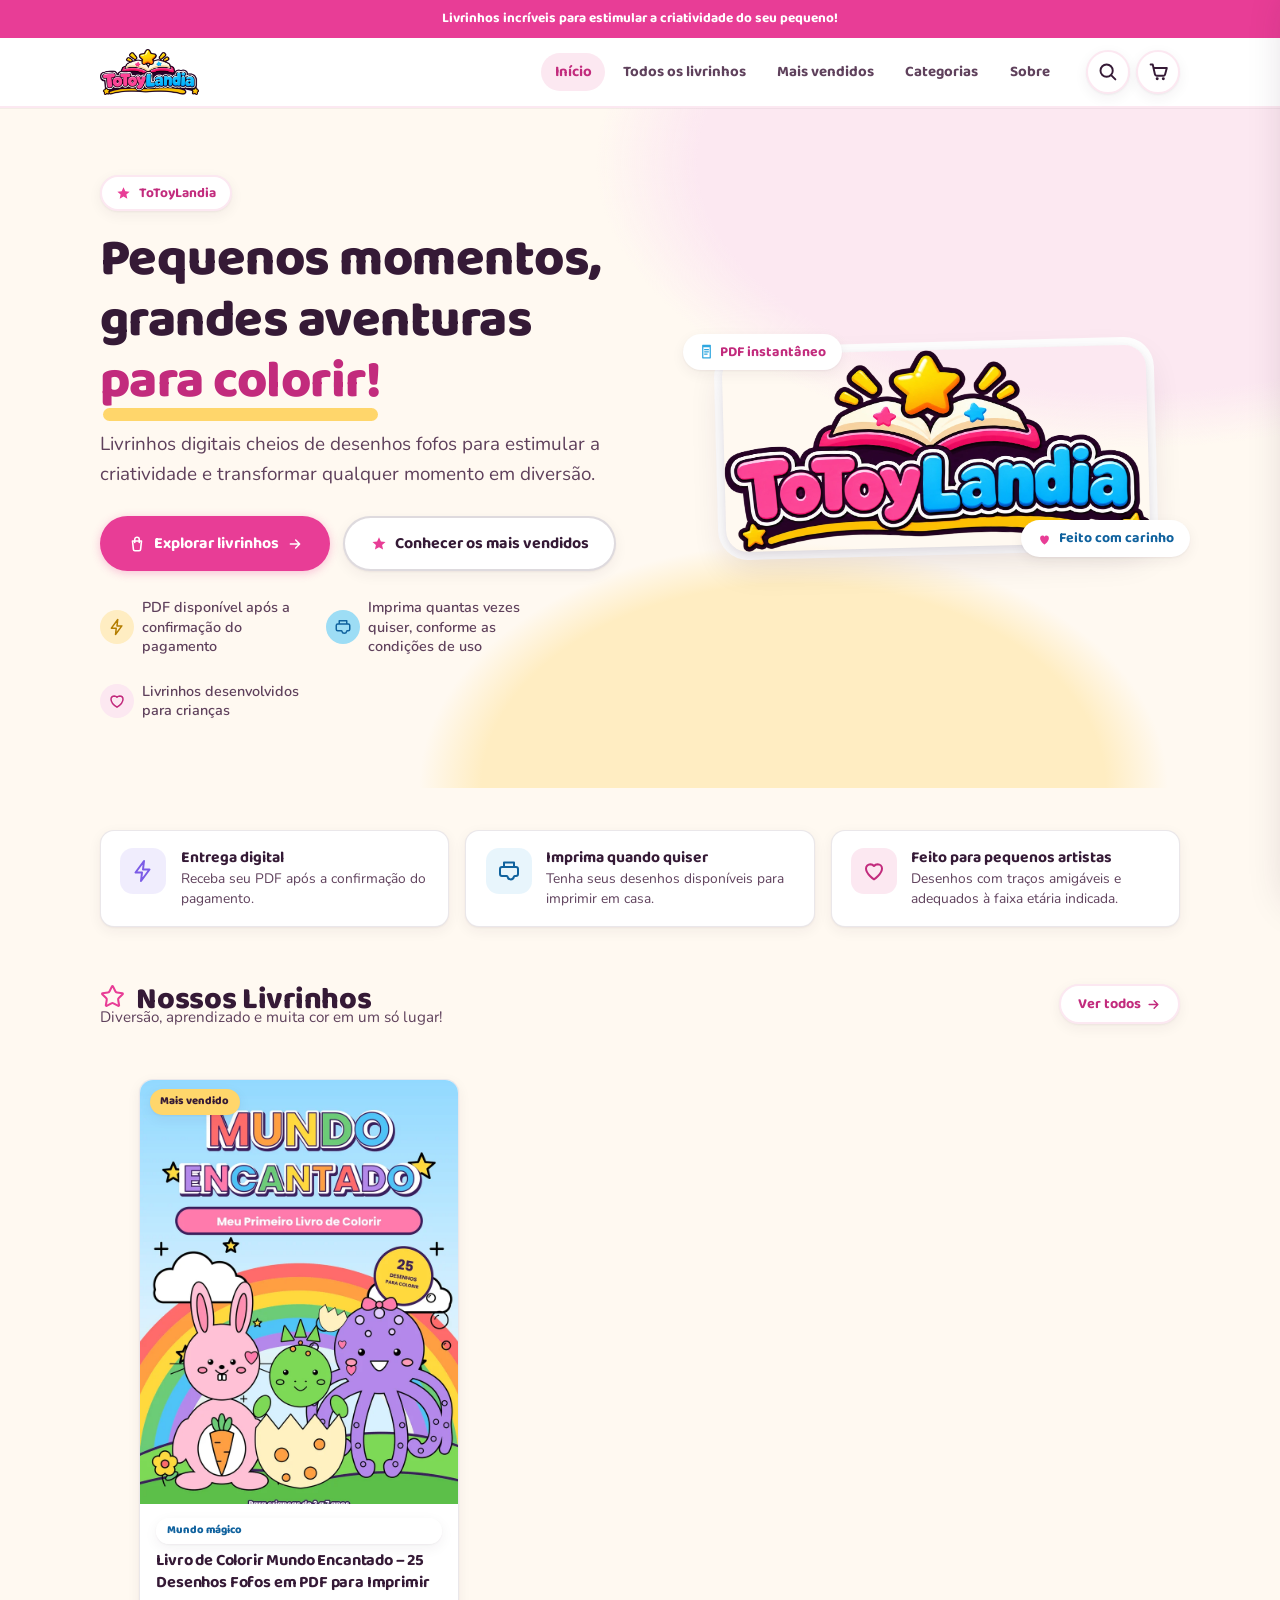
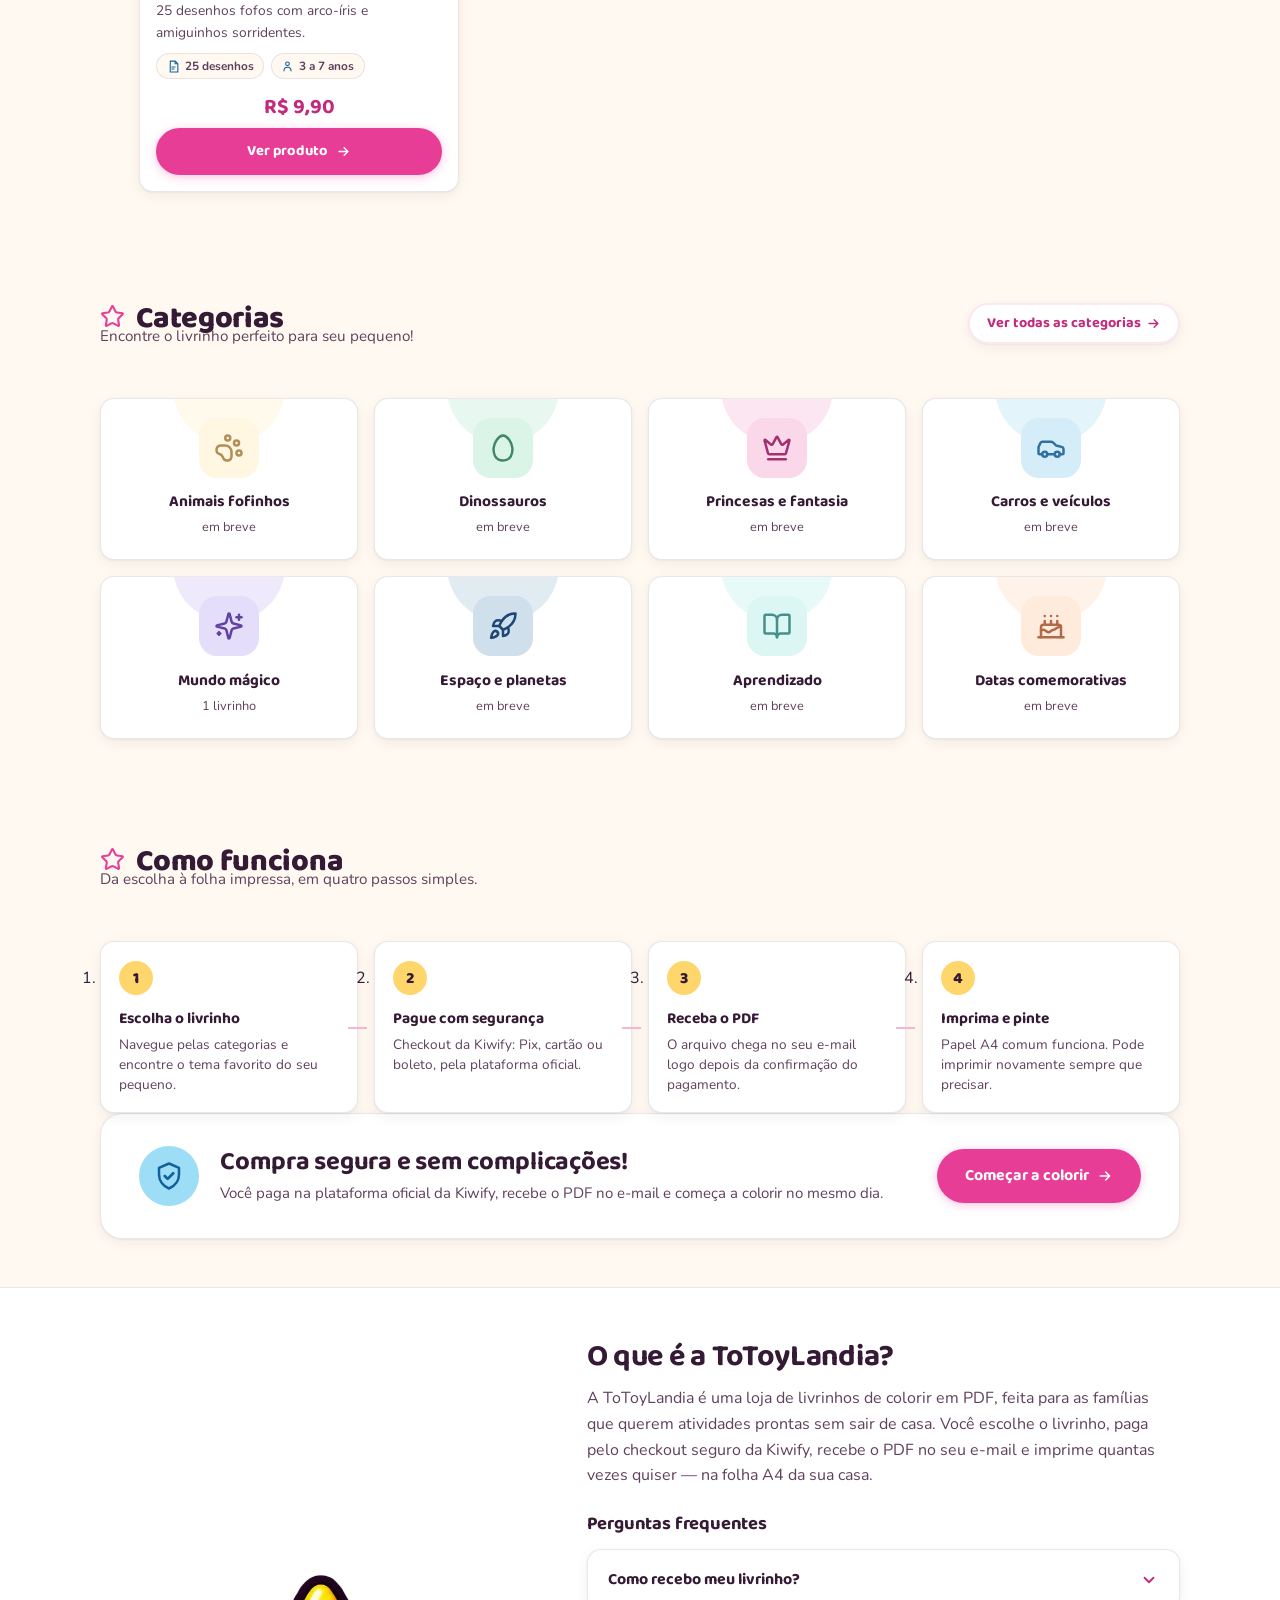
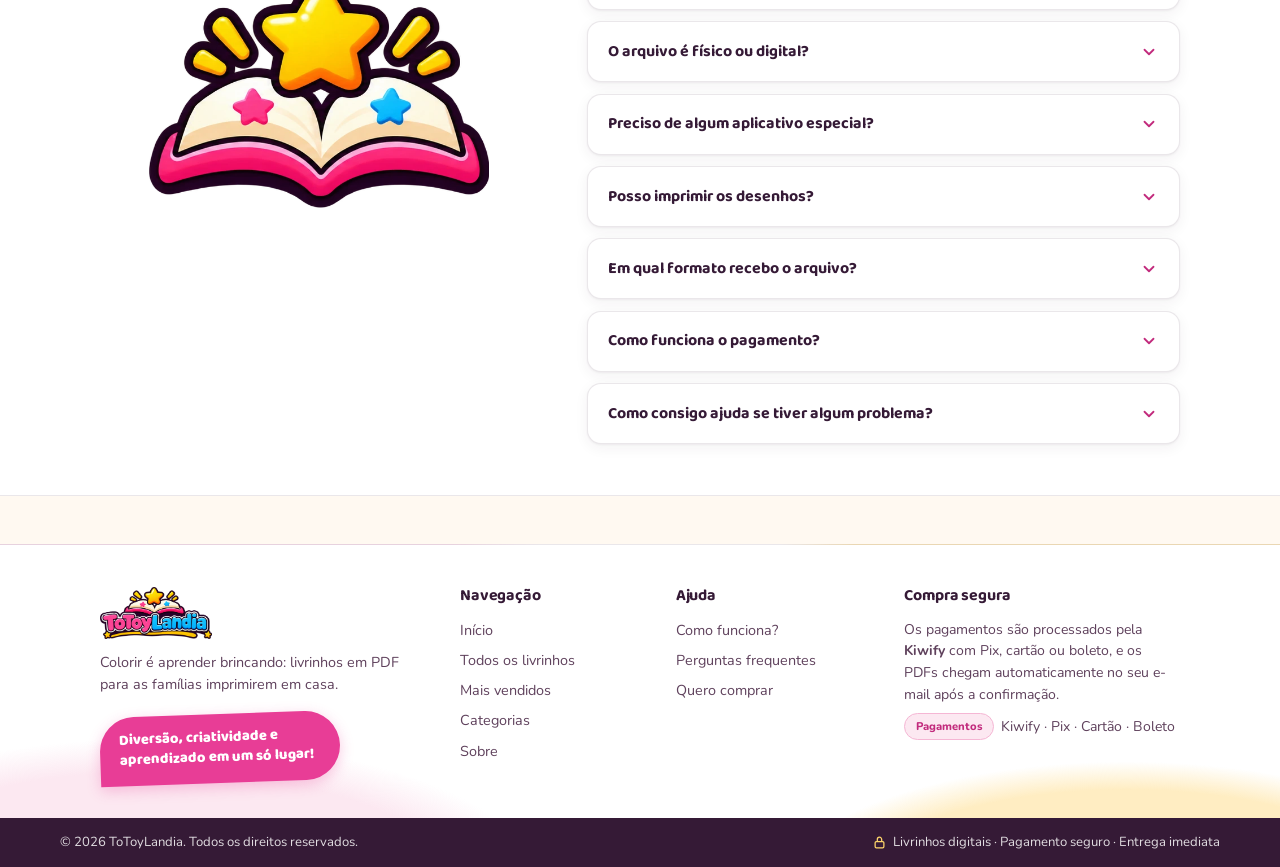
==== commit b903d9a0: "Nova identidade visual: logo horizontal e simbolo nos usos internos, favicon/icone dedicados, emojis" ====
--- a/index.html
+++ b/index.html
@@ -7,8 +7,9 @@
   <meta name="description" content="Livrinhos digitais em PDF para crianças de 3 a 7 anos. Desenhos fofos para imprimir quantas vezes quiser — pagamento seguro e entrega imediata por e-mail.">
   <meta property="og:title" content="ToToyLandia — Livrinhos de colorir em PDF para crianças">
   <meta property="og:description" content="Desenhos fofos para estimular a criatividade do seu pequeno. PDF imediato, pagamento seguro via Kiwify.">
-  <meta property="og:image" content="assets/logo.png">
-  <link rel="icon" type="image/png" href="assets/logo.png">
+  <meta property="og:image" content="assets/og-logo.png">
+  <link rel="icon" href="assets/favicon.ico" sizes="any">
+  <link rel="apple-touch-icon" href="assets/apple-touch-icon.png">
   <link rel="preconnect" href="https://fonts.googleapis.com">
   <link rel="preconnect" href="https://fonts.gstatic.com" crossorigin>
   <link href="https://fonts.googleapis.com/css2?family=Baloo+2:wght@600;700;800&family=Nunito:wght@400;600;700;800&display=swap" rel="stylesheet">
@@ -57,8 +58,8 @@
           </div>
         </div>
         <div class="ttl-hero-arte">
-          <img class="ttl-hero-arte-figura" src="assets/logo.png" fetchpriority="high" decoding="async"
-               alt="Personagens da ToToyLandia: crianças felizes com gizões de cera e um livrinho aberto" width="768" height="768">
+          <img class="ttl-hero-arte-figura" src="assets/logo-horizontal.webp" fetchpriority="high" decoding="async"
+               alt="Logo da ToToyLandia: livro aberto com estrela amarela e o nome ToToyLandia" width="1390" height="645">
           <span class="ttl-hero-flutuante ttl-hero-flutuante-1">
             <svg viewBox="0 0 24 24" width="15" height="15" aria-hidden="true" style="color: var(--ttl-azul)"><path d="M6 2h12v20H6z M6 4h12 M9 9h6 M9 12.5h6 M9 16h4" fill="none" stroke="currentColor" stroke-width="2" stroke-linecap="round" stroke-linejoin="round"/></svg>
             PDF instantâneo
@@ -106,7 +107,7 @@
     <section class="ttl-secao" id="mais-vendidos" aria-labelledby="titulo-mais-vendidos">
       <div class="ttl-secao-cabecalho">
         <div>
-          <h2 class="ttl-secao-titulo" id="titulo-mais-vendidos"><span class="ttl-secao-estrelinha" aria-hidden="true">★</span> Nossos Livrinhos</h2>
+          <h2 class="ttl-secao-titulo" id="titulo-mais-vendidos"><span class="ttl-secao-estrelinha" aria-hidden="true"><svg viewBox="0 0 24 24" fill="none" stroke="currentColor" stroke-width="2" stroke-linecap="round" stroke-linejoin="round"><path d="M11.525 2.295a.53.53 0 0 1 .95 0l2.31 4.679a2.123 2.123 0 0 0 1.595 1.16l5.166.756a.53.53 0 0 1 .294.904l-3.736 3.638a2.123 2.123 0 0 0-.611 1.878l.882 5.14a.53.53 0 0 1-.771.56l-4.618-2.428a2.122 2.122 0 0 0-1.973 0L6.396 21.01a.53.53 0 0 1-.77-.56l.881-5.139a2.122 2.122 0 0 0-.611-1.879L2.16 9.795a.53.53 0 0 1 .294-.906l5.165-.755a2.122 2.122 0 0 0 1.597-1.16z"/></svg></span> Nossos Livrinhos</h2>
           <p class="ttl-secao-intro">Diversão, aprendizado e muita cor em um só lugar!</p>
         </div>
         <a class="ttl-secao-ver-tudo" href="catalogo.html">Ver todos
@@ -120,7 +121,7 @@
     <section class="ttl-secao" id="colecoes" aria-labelledby="titulo-colecoes">
       <div class="ttl-secao-cabecalho">
         <div>
-          <h2 class="ttl-secao-titulo" id="titulo-colecoes"><span class="ttl-secao-estrelinha" aria-hidden="true">★</span> Categorias</h2>
+          <h2 class="ttl-secao-titulo" id="titulo-colecoes"><span class="ttl-secao-estrelinha" aria-hidden="true"><svg viewBox="0 0 24 24" fill="none" stroke="currentColor" stroke-width="2" stroke-linecap="round" stroke-linejoin="round"><path d="M11.525 2.295a.53.53 0 0 1 .95 0l2.31 4.679a2.123 2.123 0 0 0 1.595 1.16l5.166.756a.53.53 0 0 1 .294.904l-3.736 3.638a2.123 2.123 0 0 0-.611 1.878l.882 5.14a.53.53 0 0 1-.771.56l-4.618-2.428a2.122 2.122 0 0 0-1.973 0L6.396 21.01a.53.53 0 0 1-.77-.56l.881-5.139a2.122 2.122 0 0 0-.611-1.879L2.16 9.795a.53.53 0 0 1 .294-.906l5.165-.755a2.122 2.122 0 0 0 1.597-1.16z"/></svg></span> Categorias</h2>
           <p class="ttl-secao-intro">Encontre o livrinho perfeito para seu pequeno!</p>
         </div>
         <a class="ttl-secao-ver-tudo" href="catalogo.html">Ver todas as categorias
@@ -136,7 +137,7 @@
     <section class="ttl-como-funciona" id="como-funciona" aria-labelledby="titulo-como-funciona">
       <div class="ttl-secao-cabecalho">
         <div>
-          <h2 class="ttl-secao-titulo" id="titulo-como-funciona"><span class="ttl-secao-estrelinha" aria-hidden="true">★</span> Como funciona</h2>
+          <h2 class="ttl-secao-titulo" id="titulo-como-funciona"><span class="ttl-secao-estrelinha" aria-hidden="true"><svg viewBox="0 0 24 24" fill="none" stroke="currentColor" stroke-width="2" stroke-linecap="round" stroke-linejoin="round"><path d="M11.525 2.295a.53.53 0 0 1 .95 0l2.31 4.679a2.123 2.123 0 0 0 1.595 1.16l5.166.756a.53.53 0 0 1 .294.904l-3.736 3.638a2.123 2.123 0 0 0-.611 1.878l.882 5.14a.53.53 0 0 1-.771.56l-4.618-2.428a2.122 2.122 0 0 0-1.973 0L6.396 21.01a.53.53 0 0 1-.77-.56l.881-5.139a2.122 2.122 0 0 0-.611-1.879L2.16 9.795a.53.53 0 0 1 .294-.906l5.165-.755a2.122 2.122 0 0 0 1.597-1.16z"/></svg></span> Como funciona</h2>
           <p class="ttl-secao-intro">Da escolha à folha impressa, em quatro passos simples.</p>
         </div>
       </div>
@@ -184,7 +185,7 @@
     <!-- ===== Sobre + FAQ ===== -->
     <section class="ttl-sobre" id="sobre" aria-labelledby="titulo-sobre">
       <div class="ttl-sobre-caixa">
-        <img src="assets/logo.png" alt="Personagens da ToToyLandia" loading="lazy" decoding="async" width="768" height="768">
+        <img src="assets/logo-simbolo.webp" alt="Símbolo da ToToyLandia: livro aberto com estrela amarela" loading="lazy" decoding="async" width="602" height="413">
         <div>
           <h2 id="titulo-sobre">O que é a ToToyLandia?</h2>
           <p>A ToToyLandia é uma loja de livrinhos de colorir em PDF, feita para as famílias que querem
--- a/css/style.css
+++ b/css/style.css
@@ -204,16 +204,17 @@
   text-decoration: none;
   flex-shrink: 0;
 }
-.ttl-logo img { border-radius: 14px; }
-.ttl-logo-texto {
-  font-family: var(--ttl-fonte-display);
-  font-weight: 800;
-  font-size: 1.32rem;
-  color: var(--ttl-rosa-escuro);
-  letter-spacing: -0.02em;
-  line-height: 1;
-}
-.ttl-logo-texto em { font-style: normal; color: var(--ttl-azul-escuro); }
+/* Logos rasterizadas: altura fixa, largura acompanha o ratio — nunca esticar,
+   nunca cortar (object-fit contain). */
+.ttl-logo img {
+  height: 46px;
+  width: auto;
+  object-fit: contain;
+}
+@media (max-width: 560px) {
+  .ttl-logo img { height: 40px; }
+}
+.ttl-footer-marca .ttl-logo img { height: 52px; }
 
 .ttl-nav {
   display: flex;
@@ -451,13 +452,13 @@
   display: grid;
   place-items: center;
   padding: 0.5rem;
-  min-height: 320px;
-}
-
-/* Ilustração original da marca em destaque */
+  min-height: 260px;
+}
+
+/* Logo horizontal da marca em destaque na vitrine */
 .ttl-hero-arte-figura {
-  width: min(88%, 380px);
-  border-radius: 30px;
+  width: min(90%, 440px);
+  border-radius: 22px;
   box-shadow: var(--ttl-sombra-forte), 0 0 0 8px var(--ttl-branco);
   transform: rotate(-1.5deg);
   position: relative;
@@ -495,7 +496,7 @@
   .ttl-hero-conteudo > * { margin-inline: auto; }
   .ttl-hero-confianca { justify-content: center; }
   .ttl-hero-arte { order: -1; min-height: 0; }
-  .ttl-hero-arte-figura { width: min(74%, 300px); }
+  .ttl-hero-arte-figura { width: min(84%, 360px); }
   .ttl-hero-flutuante-1 { top: 4%; left: 2%; }
   .ttl-hero-flutuante-2 { bottom: 2%; right: 2%; }
 }
@@ -621,6 +622,13 @@
   flex-wrap: wrap;
 }
 .ttl-secao-titulo { font-size: clamp(1.45rem, 3vw, 1.9rem); font-weight: 800; }
+.ttl-secao-estrelinha {
+  display: inline-block;
+  vertical-align: -0.06em;
+  margin-right: 0.35rem;
+  color: var(--ttl-rosa);
+}
+.ttl-secao-estrelinha svg { width: 0.82em; height: 0.82em; }
 .ttl-secao-intro {
   color: var(--ttl-ink-suave);
   font-size: 0.95rem;
@@ -686,11 +694,14 @@
   width: 60px;
   height: 60px;
   margin: 0 auto 0.7rem;
-  font-size: 1.75rem;
-  line-height: 1;
+  color: color-mix(in srgb, var(--colecao-cor) 62%, var(--ttl-ink));
   border-radius: 18px;
   background: color-mix(in srgb, var(--colecao-cor) 20%, var(--ttl-branco));
   position: relative;
+}
+.ttl-colecao-icone svg {
+  width: 30px;
+  height: 30px;
 }
 .ttl-colecao-nome {
   font-family: var(--ttl-fonte-display);
@@ -1420,11 +1431,8 @@
   align-items: center;
 }
 .ttl-sobre-caixa img {
-  width: min(100%, 300px);
+  width: min(100%, 340px);
   margin-inline: auto;
-  border-radius: var(--ttl-raio-grande);
-  border: 6px solid var(--ttl-branco);
-  box-shadow: var(--ttl-sombra-forte);
 }
 .ttl-sobre-caixa h2 { font-size: clamp(1.4rem, 3vw, 1.9rem); margin-bottom: 0.7rem; }
 .ttl-sobre-caixa > div > p { color: var(--ttl-ink-suave); max-width: 36rem; }
@@ -1473,7 +1481,6 @@
 }
 .ttl-footer-marca { display: grid; gap: 0.75rem; align-content: start; justify-items: start; }
 .ttl-footer-marca .ttl-logo { gap: 0.55rem; }
-.ttl-footer-marca .ttl-logo-texto { color: var(--ttl-rosa-escuro); font-size: 1.25rem; }
 .ttl-footer-slogan { font-size: 0.9rem; color: var(--ttl-ink-suave); max-width: 20rem; line-height: 1.55; }
 .ttl-footer-sticker {
   font-family: var(--ttl-fonte-display);
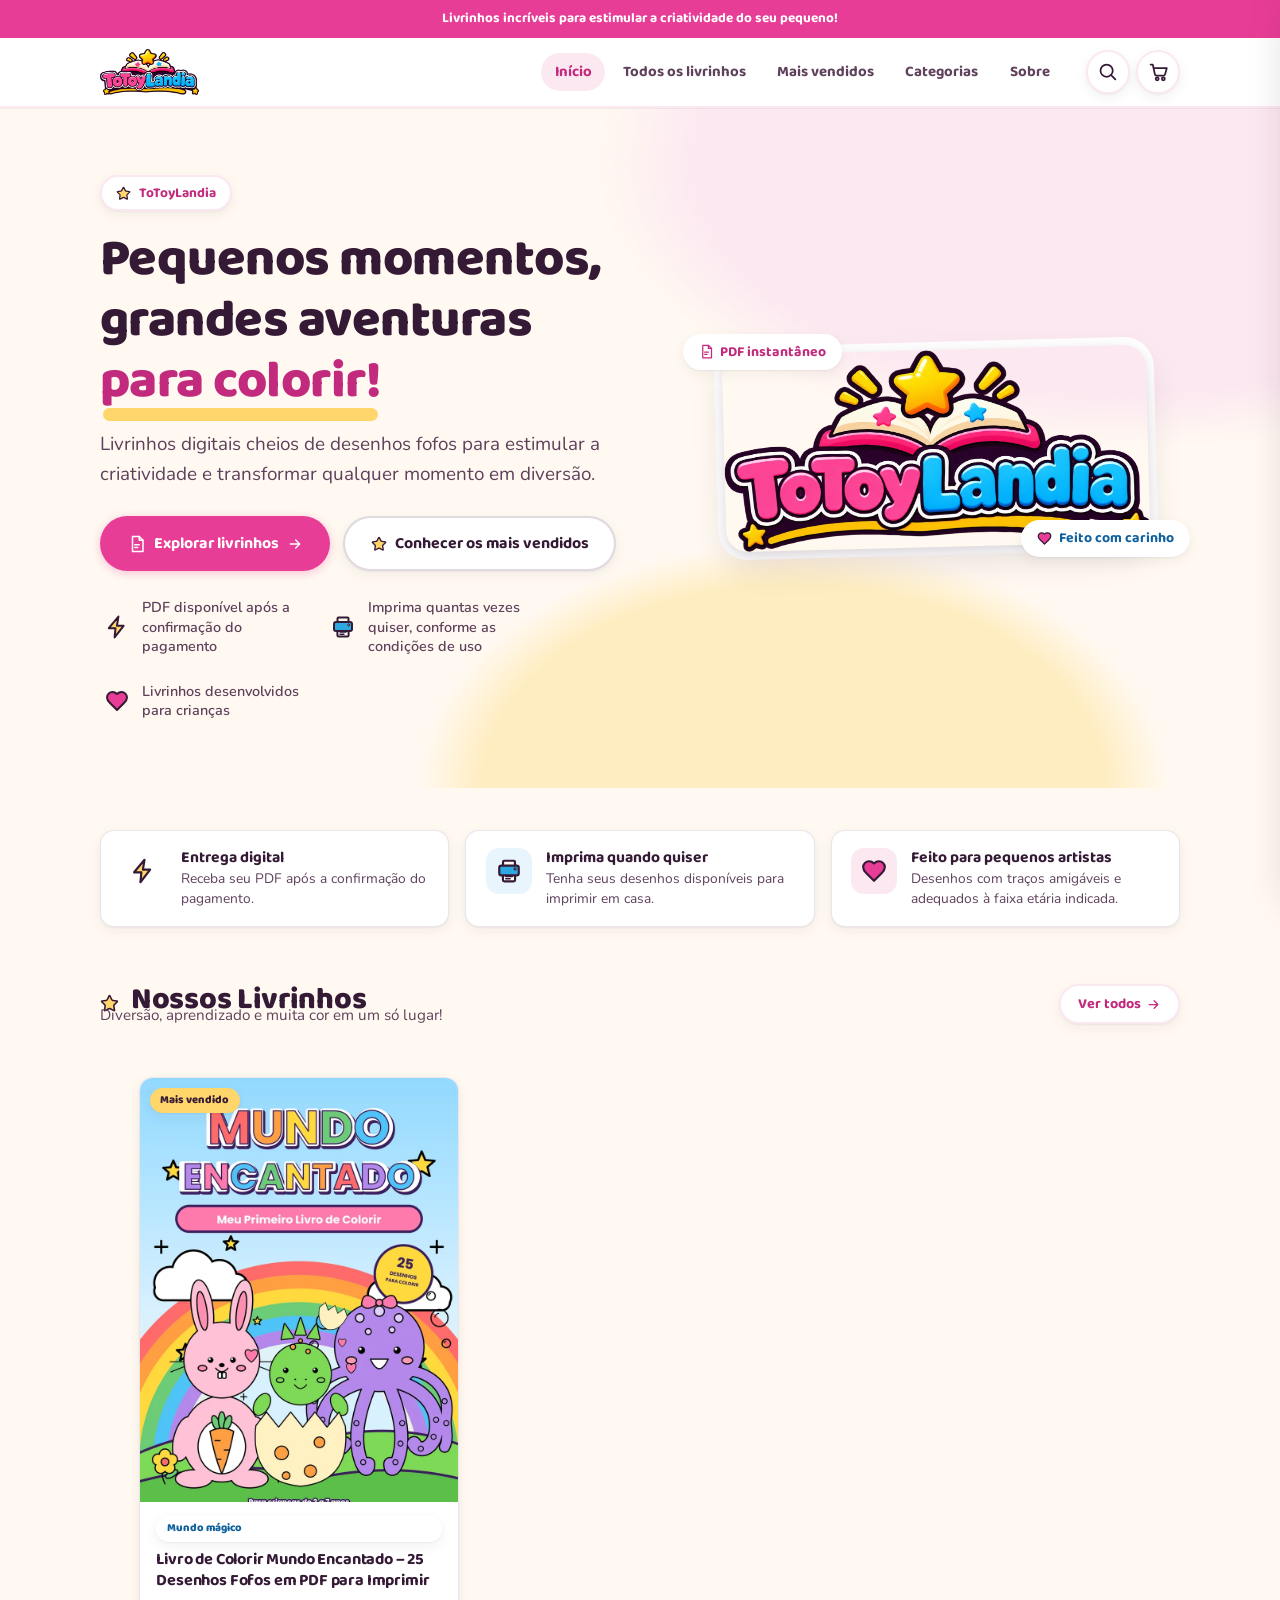
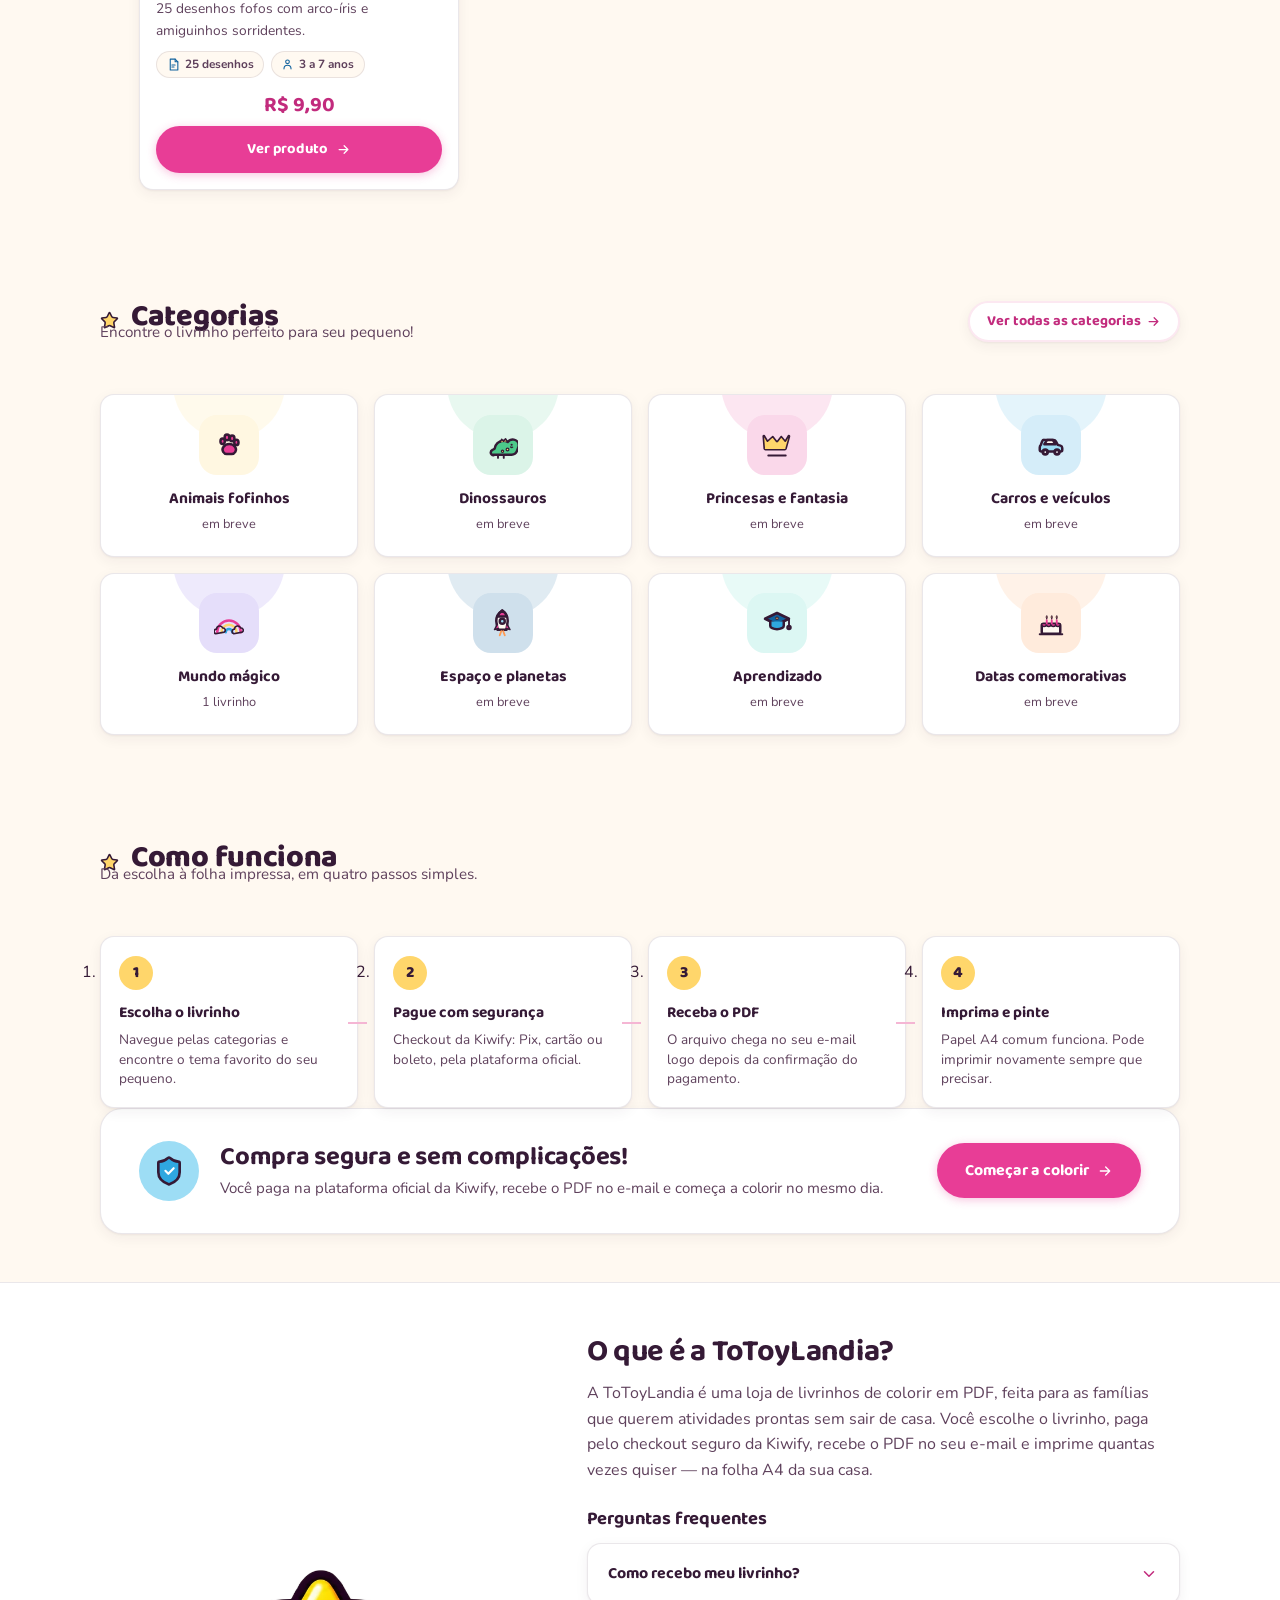
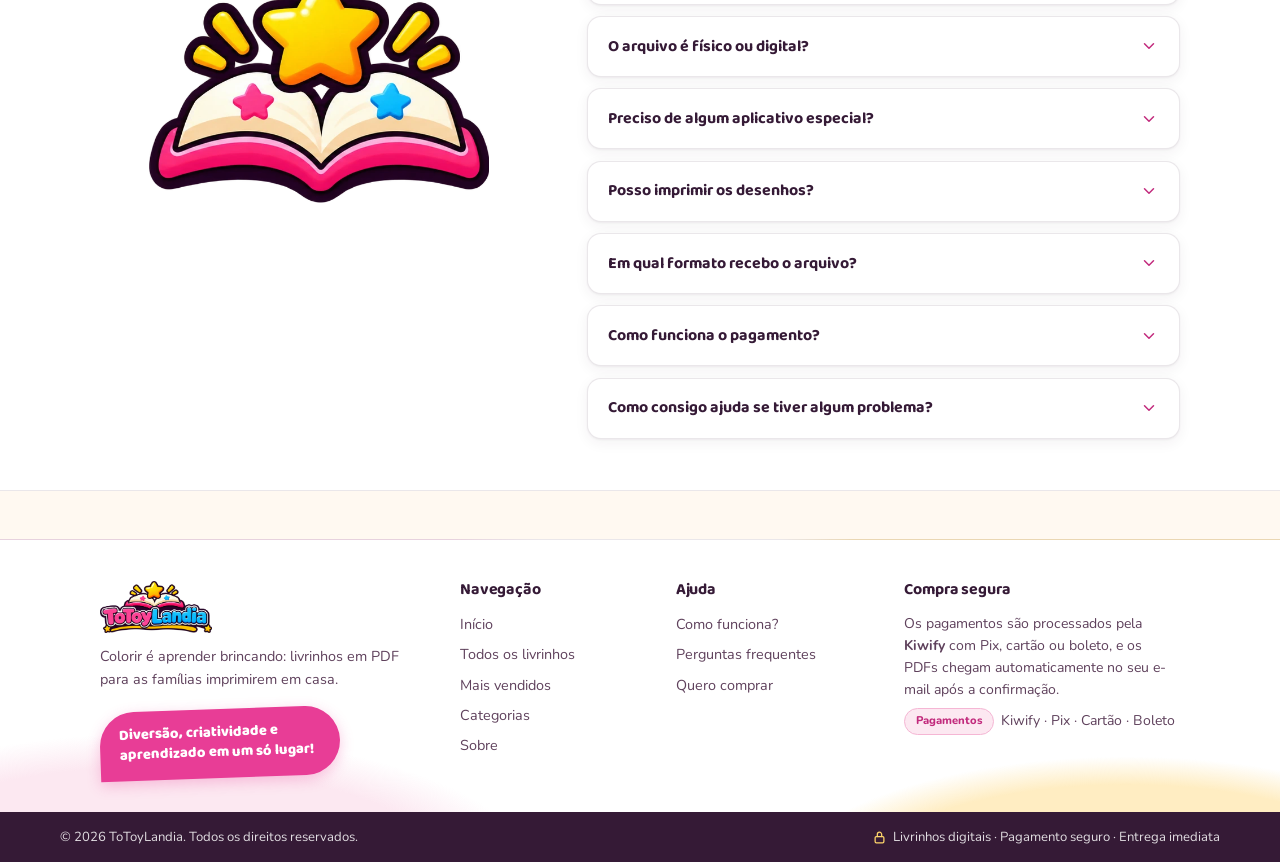
==== commit 191db93f: "Sistema de icones SVG proprio: duas familias (linha + cheio cartoon), modulo js/icons.js com 49 icon" ====
--- a/index.html
+++ b/index.html
@@ -26,33 +26,33 @@
       <div class="ttl-hero-conteudo">
         <div>
           <span class="ttl-hero-identificacao">
-            <svg viewBox="0 0 24 24" width="15" height="15" aria-hidden="true" style="color: var(--ttl-rosa)"><path fill="currentColor" d="M12 2l2.9 6.3 6.9.7-5.2 4.6 1.5 6.8L12 16.9 5.9 20.4l1.5-6.8L2.2 9l6.9-.7z"/></svg>
+            <span class="ttl-ico" data-ico="estrela" data-ico-tamanho="15" aria-hidden="true"></span>
             ToToyLandia
           </span>
           <h1>Pequenos momentos, grandes aventuras <span class="ttl-hero-destaque">para colorir!</span></h1>
           <p class="ttl-hero-subtitulo">Livrinhos digitais cheios de desenhos fofos para estimular a criatividade e transformar qualquer momento em diversão.</p>
           <div class="ttl-hero-acoes">
             <a class="ttl-btn ttl-btn-primario" href="catalogo.html">
-              <svg viewBox="0 0 24 24" width="18" height="18" aria-hidden="true"><path d="M6 8h12l-1.2 11.2a2 2 0 0 1-2 1.8H9.2a2 2 0 0 1-2-1.8L6 8z" fill="none" stroke="currentColor" stroke-width="2.1" stroke-linejoin="round"/><path d="M9 10V6a3 3 0 0 1 6 0v4" fill="none" stroke="currentColor" stroke-width="2.1" stroke-linecap="round"/></svg>
+              <span class="ttl-ico" data-ico="desenhos" data-ico-tamanho="18" aria-hidden="true"></span>
               Explorar livrinhos
-              <svg viewBox="0 0 24 24" width="16" height="16" aria-hidden="true"><path d="M5 12h13M13 6l6 6-6 6" fill="none" stroke="currentColor" stroke-width="2.2" stroke-linecap="round" stroke-linejoin="round"/></svg>
+              <span class="ttl-ico" data-ico="setaDireita" data-ico-tamanho="16" aria-hidden="true"></span>
             </a>
             <a class="ttl-btn ttl-btn-secundario" href="#mais-vendidos">
-              <svg viewBox="0 0 24 24" width="16" height="16" aria-hidden="true" style="color: var(--ttl-rosa)"><path fill="currentColor" d="M12 2l2.9 6.3 6.9.7-5.2 4.6 1.5 6.8L12 16.9 5.9 20.4l1.5-6.8L2.2 9l6.9-.7z"/></svg>
+              <span class="ttl-ico" data-ico="estrela" data-ico-tamanho="16" aria-hidden="true"></span>
               Conhecer os mais vendidos
             </a>
           </div>
           <div class="ttl-hero-confianca">
             <span>
-              <svg class="ic-amarelo" viewBox="0 0 24 24" width="34" height="34" aria-hidden="true"><path d="M13 2L4.5 13.5H11L10 22l8.5-11.5H12L13 2z" fill="none" stroke="currentColor" stroke-width="2" stroke-linejoin="round"/></svg>
+              <span class="ttl-ico" data-ico="raio" data-ico-tamanho="24" aria-hidden="true"></span>
               PDF disponível após a confirmação do pagamento
             </span>
             <span>
-              <svg class="ic-azul" viewBox="0 0 24 24" width="34" height="34" aria-hidden="true"><path d="M7 8V3.5h10V8M5 8h14a2 2 0 0 1 2 2v5a2 2 0 0 1-2 2h-1.2a1 1 0 0 0-.9.8 3.2 3.2 0 0 1-6.3 0 1 1 0 0 0-.9-.8H5a2 2 0 0 1-2-2v-5a2 2 0 0 1 2-2z" fill="none" stroke="currentColor" stroke-width="2" stroke-linejoin="round"/></svg>
+              <span class="ttl-ico" data-ico="impressora" data-ico-tamanho="24" aria-hidden="true"></span>
               Imprima quantas vezes quiser, conforme as condições de uso
             </span>
             <span>
-              <svg class="ic-rosa" viewBox="0 0 24 24" width="34" height="34" aria-hidden="true"><path d="M12 20.3S4 15.1 4 9.6A4.4 4.4 0 0 1 8.4 5.2 4.9 4.9 0 0 1 12 7a4.9 4.9 0 0 1 3.6-1.8A4.4 4.4 0 0 1 20 9.6c0 5.5-8 10.7-8 10.7z" fill="none" stroke="currentColor" stroke-width="2" stroke-linejoin="round"/></svg>
+              <span class="ttl-ico" data-ico="coracao" data-ico-tamanho="24" aria-hidden="true"></span>
               Livrinhos desenvolvidos para crianças
             </span>
           </div>
@@ -61,11 +61,11 @@
           <img class="ttl-hero-arte-figura" src="assets/logo-horizontal.webp" fetchpriority="high" decoding="async"
                alt="Logo da ToToyLandia: livro aberto com estrela amarela e o nome ToToyLandia" width="1390" height="645">
           <span class="ttl-hero-flutuante ttl-hero-flutuante-1">
-            <svg viewBox="0 0 24 24" width="15" height="15" aria-hidden="true" style="color: var(--ttl-azul)"><path d="M6 2h12v20H6z M6 4h12 M9 9h6 M9 12.5h6 M9 16h4" fill="none" stroke="currentColor" stroke-width="2" stroke-linecap="round" stroke-linejoin="round"/></svg>
+            <span class="ttl-ico" data-ico="desenhos" data-ico-tamanho="15" aria-hidden="true"></span>
             PDF instantâneo
           </span>
           <span class="ttl-hero-flutuante ttl-hero-flutuante-2">
-            <svg viewBox="0 0 24 24" width="15" height="15" aria-hidden="true" style="color: var(--ttl-rosa)"><path d="M12 21.5S5 16.6 5 11.4A4.1 4.1 0 0 1 9.1 7.3 3.9 3.9 0 0 1 12 9a3.9 3.9 0 0 1 2.9-1.7A4.1 4.1 0 0 1 19 11.4c0 5.2-7 10.1-7 10.1z" fill="currentColor"/></svg>
+            <span class="ttl-ico" data-ico="coracao" data-ico-tamanho="15" aria-hidden="true"></span>
             Feito com carinho
           </span>
         </div>
@@ -76,7 +76,7 @@
     <section class="ttl-tiras" aria-label="Por que comprar na ToToyLandia">
       <div class="ttl-tira ttl-revelar">
         <span class="ttl-tira-icone" aria-hidden="true">
-          <svg viewBox="0 0 24 24" width="24" height="24"><path d="M13 2L4.5 13.5H11L10 22l8.5-11.5H12L13 2z" fill="none" stroke="currentColor" stroke-width="2" stroke-linejoin="round"/></svg>
+          <span class="ttl-ico" data-ico="raio" data-ico-tamanho="26" aria-hidden="true"></span>
         </span>
         <div>
           <strong>Entrega digital</strong>
@@ -85,7 +85,7 @@
       </div>
       <div class="ttl-tira ttl-revelar">
         <span class="ttl-tira-icone" aria-hidden="true">
-          <svg viewBox="0 0 24 24" width="24" height="24"><path d="M7 8V3.5h10V8M5 8h14a2 2 0 0 1 2 2v5a2 2 0 0 1-2 2h-1.2a1 1 0 0 0-.9.8 3.2 3.2 0 0 1-6.3 0 1 1 0 0 0-.9-.8H5a2 2 0 0 1-2-2v-5a2 2 0 0 1 2-2z" fill="none" stroke="currentColor" stroke-width="2" stroke-linejoin="round"/></svg>
+          <span class="ttl-ico" data-ico="impressora" data-ico-tamanho="26" aria-hidden="true"></span>
         </span>
         <div>
           <strong>Imprima quando quiser</strong>
@@ -94,7 +94,7 @@
       </div>
       <div class="ttl-tira ttl-revelar">
         <span class="ttl-tira-icone" aria-hidden="true">
-          <svg viewBox="0 0 24 24" width="24" height="24"><path d="M12 20.3S4 15.1 4 9.6A4.4 4.4 0 0 1 8.4 5.2 4.9 4.9 0 0 1 12 7a4.9 4.9 0 0 1 3.6-1.8A4.4 4.4 0 0 1 20 9.6c0 5.5-8 10.7-8 10.7z" fill="none" stroke="currentColor" stroke-width="2" stroke-linejoin="round"/></svg>
+          <span class="ttl-ico" data-ico="coracao" data-ico-tamanho="26" aria-hidden="true"></span>
         </span>
         <div>
           <strong>Feito para pequenos artistas</strong>
@@ -107,11 +107,11 @@
     <section class="ttl-secao" id="mais-vendidos" aria-labelledby="titulo-mais-vendidos">
       <div class="ttl-secao-cabecalho">
         <div>
-          <h2 class="ttl-secao-titulo" id="titulo-mais-vendidos"><span class="ttl-secao-estrelinha" aria-hidden="true"><svg viewBox="0 0 24 24" fill="none" stroke="currentColor" stroke-width="2" stroke-linecap="round" stroke-linejoin="round"><path d="M11.525 2.295a.53.53 0 0 1 .95 0l2.31 4.679a2.123 2.123 0 0 0 1.595 1.16l5.166.756a.53.53 0 0 1 .294.904l-3.736 3.638a2.123 2.123 0 0 0-.611 1.878l.882 5.14a.53.53 0 0 1-.771.56l-4.618-2.428a2.122 2.122 0 0 0-1.973 0L6.396 21.01a.53.53 0 0 1-.77-.56l.881-5.139a2.122 2.122 0 0 0-.611-1.879L2.16 9.795a.53.53 0 0 1 .294-.906l5.165-.755a2.122 2.122 0 0 0 1.597-1.16z"/></svg></span> Nossos Livrinhos</h2>
+          <h2 class="ttl-secao-titulo" id="titulo-mais-vendidos"><span class="ttl-secao-estrelinha ttl-ico" data-ico="estrela" data-ico-tamanho="19" aria-hidden="true"></span> Nossos Livrinhos</h2>
           <p class="ttl-secao-intro">Diversão, aprendizado e muita cor em um só lugar!</p>
         </div>
         <a class="ttl-secao-ver-tudo" href="catalogo.html">Ver todos
-          <svg viewBox="0 0 24 24" width="15" height="15" aria-hidden="true"><path d="M5 12h13M13 6l6 6-6 6" fill="none" stroke="currentColor" stroke-width="2.2" stroke-linecap="round" stroke-linejoin="round"/></svg>
+          <span class="ttl-ico" data-ico="setaDireita" data-ico-tamanho="15" aria-hidden="true"></span>
         </a>
       </div>
       <div class="ttl-grade-vitrine ttl-revelar" id="ttl-mais-vendidos-grade"></div>
@@ -121,11 +121,11 @@
     <section class="ttl-secao" id="colecoes" aria-labelledby="titulo-colecoes">
       <div class="ttl-secao-cabecalho">
         <div>
-          <h2 class="ttl-secao-titulo" id="titulo-colecoes"><span class="ttl-secao-estrelinha" aria-hidden="true"><svg viewBox="0 0 24 24" fill="none" stroke="currentColor" stroke-width="2" stroke-linecap="round" stroke-linejoin="round"><path d="M11.525 2.295a.53.53 0 0 1 .95 0l2.31 4.679a2.123 2.123 0 0 0 1.595 1.16l5.166.756a.53.53 0 0 1 .294.904l-3.736 3.638a2.123 2.123 0 0 0-.611 1.878l.882 5.14a.53.53 0 0 1-.771.56l-4.618-2.428a2.122 2.122 0 0 0-1.973 0L6.396 21.01a.53.53 0 0 1-.77-.56l.881-5.139a2.122 2.122 0 0 0-.611-1.879L2.16 9.795a.53.53 0 0 1 .294-.906l5.165-.755a2.122 2.122 0 0 0 1.597-1.16z"/></svg></span> Categorias</h2>
+          <h2 class="ttl-secao-titulo" id="titulo-colecoes"><span class="ttl-secao-estrelinha ttl-ico" data-ico="estrela" data-ico-tamanho="19" aria-hidden="true"></span> Categorias</h2>
           <p class="ttl-secao-intro">Encontre o livrinho perfeito para seu pequeno!</p>
         </div>
         <a class="ttl-secao-ver-tudo" href="catalogo.html">Ver todas as categorias
-          <svg viewBox="0 0 24 24" width="15" height="15" aria-hidden="true"><path d="M5 12h13M13 6l6 6-6 6" fill="none" stroke="currentColor" stroke-width="2.2" stroke-linecap="round" stroke-linejoin="round"/></svg>
+          <span class="ttl-ico" data-ico="setaDireita" data-ico-tamanho="15" aria-hidden="true"></span>
         </a>
       </div>
       <div class="ttl-colecoes-grade ttl-revelar" id="ttl-colecoes-grade"></div>
@@ -137,7 +137,7 @@
     <section class="ttl-como-funciona" id="como-funciona" aria-labelledby="titulo-como-funciona">
       <div class="ttl-secao-cabecalho">
         <div>
-          <h2 class="ttl-secao-titulo" id="titulo-como-funciona"><span class="ttl-secao-estrelinha" aria-hidden="true"><svg viewBox="0 0 24 24" fill="none" stroke="currentColor" stroke-width="2" stroke-linecap="round" stroke-linejoin="round"><path d="M11.525 2.295a.53.53 0 0 1 .95 0l2.31 4.679a2.123 2.123 0 0 0 1.595 1.16l5.166.756a.53.53 0 0 1 .294.904l-3.736 3.638a2.123 2.123 0 0 0-.611 1.878l.882 5.14a.53.53 0 0 1-.771.56l-4.618-2.428a2.122 2.122 0 0 0-1.973 0L6.396 21.01a.53.53 0 0 1-.77-.56l.881-5.139a2.122 2.122 0 0 0-.611-1.879L2.16 9.795a.53.53 0 0 1 .294-.906l5.165-.755a2.122 2.122 0 0 0 1.597-1.16z"/></svg></span> Como funciona</h2>
+          <h2 class="ttl-secao-titulo" id="titulo-como-funciona"><span class="ttl-secao-estrelinha ttl-ico" data-ico="estrela" data-ico-tamanho="19" aria-hidden="true"></span> Como funciona</h2>
           <p class="ttl-secao-intro">Da escolha à folha impressa, em quatro passos simples.</p>
         </div>
       </div>
@@ -169,7 +169,7 @@
     <section class="ttl-banner-seguranca" aria-labelledby="titulo-seguranca">
       <div class="ttl-banner-seguranca-caixa ttl-revelar">
         <span class="ttl-banner-seguranca-escudo" aria-hidden="true">
-          <svg viewBox="0 0 24 24" width="30" height="30"><path d="M12 2l8 3.5v5.2c0 5.1-3.4 9.1-8 11.3-4.6-2.2-8-6.2-8-11.3V5.5L12 2z" fill="none" stroke="currentColor" stroke-width="2" stroke-linejoin="round"/><path d="M8.6 12l2.3 2.3 4.5-4.5" fill="none" stroke="currentColor" stroke-width="2.2" stroke-linecap="round" stroke-linejoin="round"/></svg>
+          <span class="ttl-ico" data-ico="escudo" data-ico-tamanho="32" aria-hidden="true"></span>
         </span>
         <div>
           <h2 id="titulo-seguranca">Compra segura e sem complicações!</h2>
@@ -177,7 +177,7 @@
         </div>
         <a class="ttl-btn ttl-btn-primario" href="catalogo.html">
           Começar a colorir
-          <svg viewBox="0 0 24 24" width="16" height="16" aria-hidden="true"><path d="M5 12h13M13 6l6 6-6 6" fill="none" stroke="currentColor" stroke-width="2.2" stroke-linecap="round" stroke-linejoin="round"/></svg>
+          <span class="ttl-ico" data-ico="setaDireita" data-ico-tamanho="16" aria-hidden="true"></span>
         </a>
       </div>
     </section>
@@ -197,43 +197,43 @@
             <div class="ttl-faq-lista">
               <details class="ttl-faq-item">
                 <summary>Como recebo meu livrinho?
-                  <svg viewBox="0 0 24 24" width="18" height="18" aria-hidden="true"><path d="M6 9l6 6 6-6" fill="none" stroke="currentColor" stroke-width="2.4" stroke-linecap="round" stroke-linejoin="round"/></svg>
+                  <span class="ttl-ico" data-ico="chevronAbaixo" data-ico-tamanho="18" aria-hidden="true"></span>
                 </summary>
                 <p>Assim que o pagamento é confirmado pela Kiwify, o PDF é enviado automaticamente para o seu e-mail. Em minutos o seu pequeno já está colorindo.</p>
               </details>
               <details class="ttl-faq-item">
                 <summary>O arquivo é físico ou digital?
-                  <svg viewBox="0 0 24 24" width="18" height="18" aria-hidden="true"><path d="M6 9l6 6 6-6" fill="none" stroke="currentColor" stroke-width="2.4" stroke-linecap="round" stroke-linejoin="round"/></svg>
+                  <span class="ttl-ico" data-ico="chevronAbaixo" data-ico-tamanho="18" aria-hidden="true"></span>
                 </summary>
                 <p>Digital — você recebe um arquivo PDF para imprimir em casa. Nada é enviado pelos Correios.</p>
               </details>
               <details class="ttl-faq-item">
                 <summary>Preciso de algum aplicativo especial?
-                  <svg viewBox="0 0 24 24" width="18" height="18" aria-hidden="true"><path d="M6 9l6 6 6-6" fill="none" stroke="currentColor" stroke-width="2.4" stroke-linecap="round" stroke-linejoin="round"/></svg>
+                  <span class="ttl-ico" data-ico="chevronAbaixo" data-ico-tamanho="18" aria-hidden="true"></span>
                 </summary>
                 <p>Não. Qualquer leitor de PDF abre o arquivo — computador, tablet ou celular. Para imprimir, basta mandar o arquivo para a impressora.</p>
               </details>
               <details class="ttl-faq-item">
                 <summary>Posso imprimir os desenhos?
-                  <svg viewBox="0 0 24 24" width="18" height="18" aria-hidden="true"><path d="M6 9l6 6 6-6" fill="none" stroke="currentColor" stroke-width="2.4" stroke-linecap="round" stroke-linejoin="round"/></svg>
+                  <span class="ttl-ico" data-ico="chevronAbaixo" data-ico-tamanho="18" aria-hidden="true"></span>
                 </summary>
                 <p>Pode! O PDF é seu para imprimir sempre que precisar — folhas novas, aniversários ou para a turma toda, conforme as condições de uso do produto.</p>
               </details>
               <details class="ttl-faq-item">
                 <summary>Em qual formato recebo o arquivo?
-                  <svg viewBox="0 0 24 24" width="18" height="18" aria-hidden="true"><path d="M6 9l6 6 6-6" fill="none" stroke="currentColor" stroke-width="2.4" stroke-linecap="round" stroke-linejoin="round"/></svg>
+                  <span class="ttl-ico" data-ico="chevronAbaixo" data-ico-tamanho="18" aria-hidden="true"></span>
                 </summary>
                 <p>No formato PDF, pronto para impressão em A4. As informações de impressão de cada livrinho ficam na página do produto.</p>
               </details>
               <details class="ttl-faq-item">
                 <summary>Como funciona o pagamento?
-                  <svg viewBox="0 0 24 24" width="18" height="18" aria-hidden="true"><path d="M6 9l6 6 6-6" fill="none" stroke="currentColor" stroke-width="2.4" stroke-linecap="round" stroke-linejoin="round"/></svg>
+                  <span class="ttl-ico" data-ico="chevronAbaixo" data-ico-tamanho="18" aria-hidden="true"></span>
                 </summary>
                 <p>Toda a transação é processada pela plataforma Kiwify, com Pix, cartão ou boleto. Não pedimos dados de cartão no site.</p>
               </details>
               <details class="ttl-faq-item">
                 <summary>Como consigo ajuda se tiver algum problema?
-                  <svg viewBox="0 0 24 24" width="18" height="18" aria-hidden="true"><path d="M6 9l6 6 6-6" fill="none" stroke="currentColor" stroke-width="2.4" stroke-linecap="round" stroke-linejoin="round"/></svg>
+                  <span class="ttl-ico" data-ico="chevronAbaixo" data-ico-tamanho="18" aria-hidden="true"></span>
                 </summary>
                 <p>Cada pedido tem um e-mail de confirmação da Kiwify com os canais de suporte da loja. Consulte esse e-mail para falar com a gente sobre entrega do PDF ou problemas de impressão.</p>
               </details>
@@ -254,6 +254,7 @@
 
   <script src="js/config.js"></script>
   <script src="js/store.js"></script>
+  <script src="js/icons.js"></script>
   <script src="js/ui.js"></script>
   <script src="js/home.js"></script>
   <script>
--- a/css/style.css
+++ b/css/style.css
@@ -196,6 +196,18 @@
   gap: 1.4rem;
   min-height: 68px;
 }
+
+/* ---- Sistema de ícones (js/icons.js) ---- */
+/* .ttl-ico é o wrapper neutro: alinhar sem afetar o tamanho do SVG,
+   que cada chamada define explicitamente (nitidez estável). */
+.ttl-ico {
+  display: inline-flex;
+  align-items: center;
+  justify-content: center;
+  line-height: 0;
+  flex-shrink: 0;
+}
+.ttl-ico svg { display: block; }
 
 .ttl-logo {
   display: flex;
@@ -435,13 +447,10 @@
   max-width: 12.5rem;
   line-height: 1.35;
 }
-.ttl-hero-confianca svg {
-  flex-shrink: 0;
+.ttl-hero-confianca .ttl-ico {
   width: 34px;
   height: 34px;
   border-radius: 50%;
-  padding: 8px;
-  box-sizing: border-box;
 }
 .ttl-hero-confianca .ic-amarelo { color: #B47D00; background: var(--ttl-amarelo-suave); }
 .ttl-hero-confianca .ic-azul { color: var(--ttl-azul-escuro); background: var(--ttl-azul-claro); }
@@ -533,12 +542,9 @@
   border-radius: 13px;
   display: grid;
   place-items: center;
-  color: var(--ttl-roxo);
-  background: rgba(123, 91, 230, 0.11);
-}
-.ttl-tira:nth-child(2) .ttl-tira-icone { color: var(--ttl-azul-escuro); background: rgba(47, 167, 224, 0.11); }
-.ttl-tira:nth-child(3) .ttl-tira-icone { color: #B9770900; background: transparent; }
-.ttl-tira:nth-child(3) .ttl-tira-icone { color: var(--ttl-rosa-escuro); background: var(--ttl-rosa-fundo); }
+}
+.ttl-tira:nth-child(2) .ttl-tira-icone { background: rgba(47, 167, 224, 0.11); }
+.ttl-tira:nth-child(3) .ttl-tira-icone { background: var(--ttl-rosa-fundo); }
 .ttl-tira strong {
   font-family: var(--ttl-fonte-display);
   display: block;
@@ -623,12 +629,10 @@
 }
 .ttl-secao-titulo { font-size: clamp(1.45rem, 3vw, 1.9rem); font-weight: 800; }
 .ttl-secao-estrelinha {
-  display: inline-block;
-  vertical-align: -0.06em;
-  margin-right: 0.35rem;
-  color: var(--ttl-rosa);
-}
-.ttl-secao-estrelinha svg { width: 0.82em; height: 0.82em; }
+  display: inline-flex;
+  vertical-align: -0.18em;
+  margin-right: 0.4rem;
+}
 .ttl-secao-intro {
   color: var(--ttl-ink-suave);
   font-size: 0.95rem;
@@ -998,10 +1002,12 @@
   padding: 3.6rem 1rem;
   color: var(--ttl-ink-suave);
 }
+.ttl-sem-resultados .ttl-ico, .ttl-estado-vazio .ttl-ico {
+  display: flex;
+  margin: 0 auto 1.2rem;
+}
 .ttl-sem-resultados img, .ttl-estado-vazio img {
   margin: 0 auto 1rem;
-  border-radius: 20px;
-  opacity: 0.9;
 }
 .ttl-sem-resultados h3, .ttl-estado-vazio h2 { font-size: 1.4rem; margin-bottom: 0.4rem; }
 .ttl-estado-vazio .ttl-btn { margin-top: 1.2rem; }
@@ -1216,14 +1222,12 @@
   gap: 0.75rem;
   align-items: flex-start;
 }
-.ttl-receber-caixa svg {
-  flex-shrink: 0;
+.ttl-receber-caixa .ttl-ico {
+  width: 24px;
+  height: 24px;
   color: var(--ttl-verde);
   background: rgba(76, 201, 138, 0.14);
   border-radius: 50%;
-  padding: 4px;
-  width: 24px;
-  height: 24px;
   margin-top: 0.15rem;
 }
 .ttl-receber-caixa li strong { font-family: var(--ttl-fonte-display); font-size: 0.97rem; display: block; }
@@ -1336,12 +1340,11 @@
   border-radius: 12px;
   display: grid;
   place-items: center;
-  color: var(--ttl-azul-escuro);
   background: rgba(47, 167, 224, 0.1);
 }
-.ttl-beneficio:nth-child(2) .ttl-beneficio-icone { color: var(--ttl-rosa-escuro); background: var(--ttl-rosa-fundo); }
-.ttl-beneficio:nth-child(3) .ttl-beneficio-icone { color: var(--ttl-roxo); background: rgba(123, 91, 230, 0.1); }
-.ttl-beneficio:nth-child(4) .ttl-beneficio-icone { color: #1D7A4C; background: rgba(76, 201, 138, 0.13); }
+.ttl-beneficio:nth-child(2) .ttl-beneficio-icone { background: var(--ttl-rosa-fundo); }
+.ttl-beneficio:nth-child(3) .ttl-beneficio-icone { background: rgba(123, 91, 230, 0.1); }
+.ttl-beneficio:nth-child(4) .ttl-beneficio-icone { background: rgba(76, 201, 138, 0.13); }
 
 /* ============ FAQ (acordeão) ============ */
 
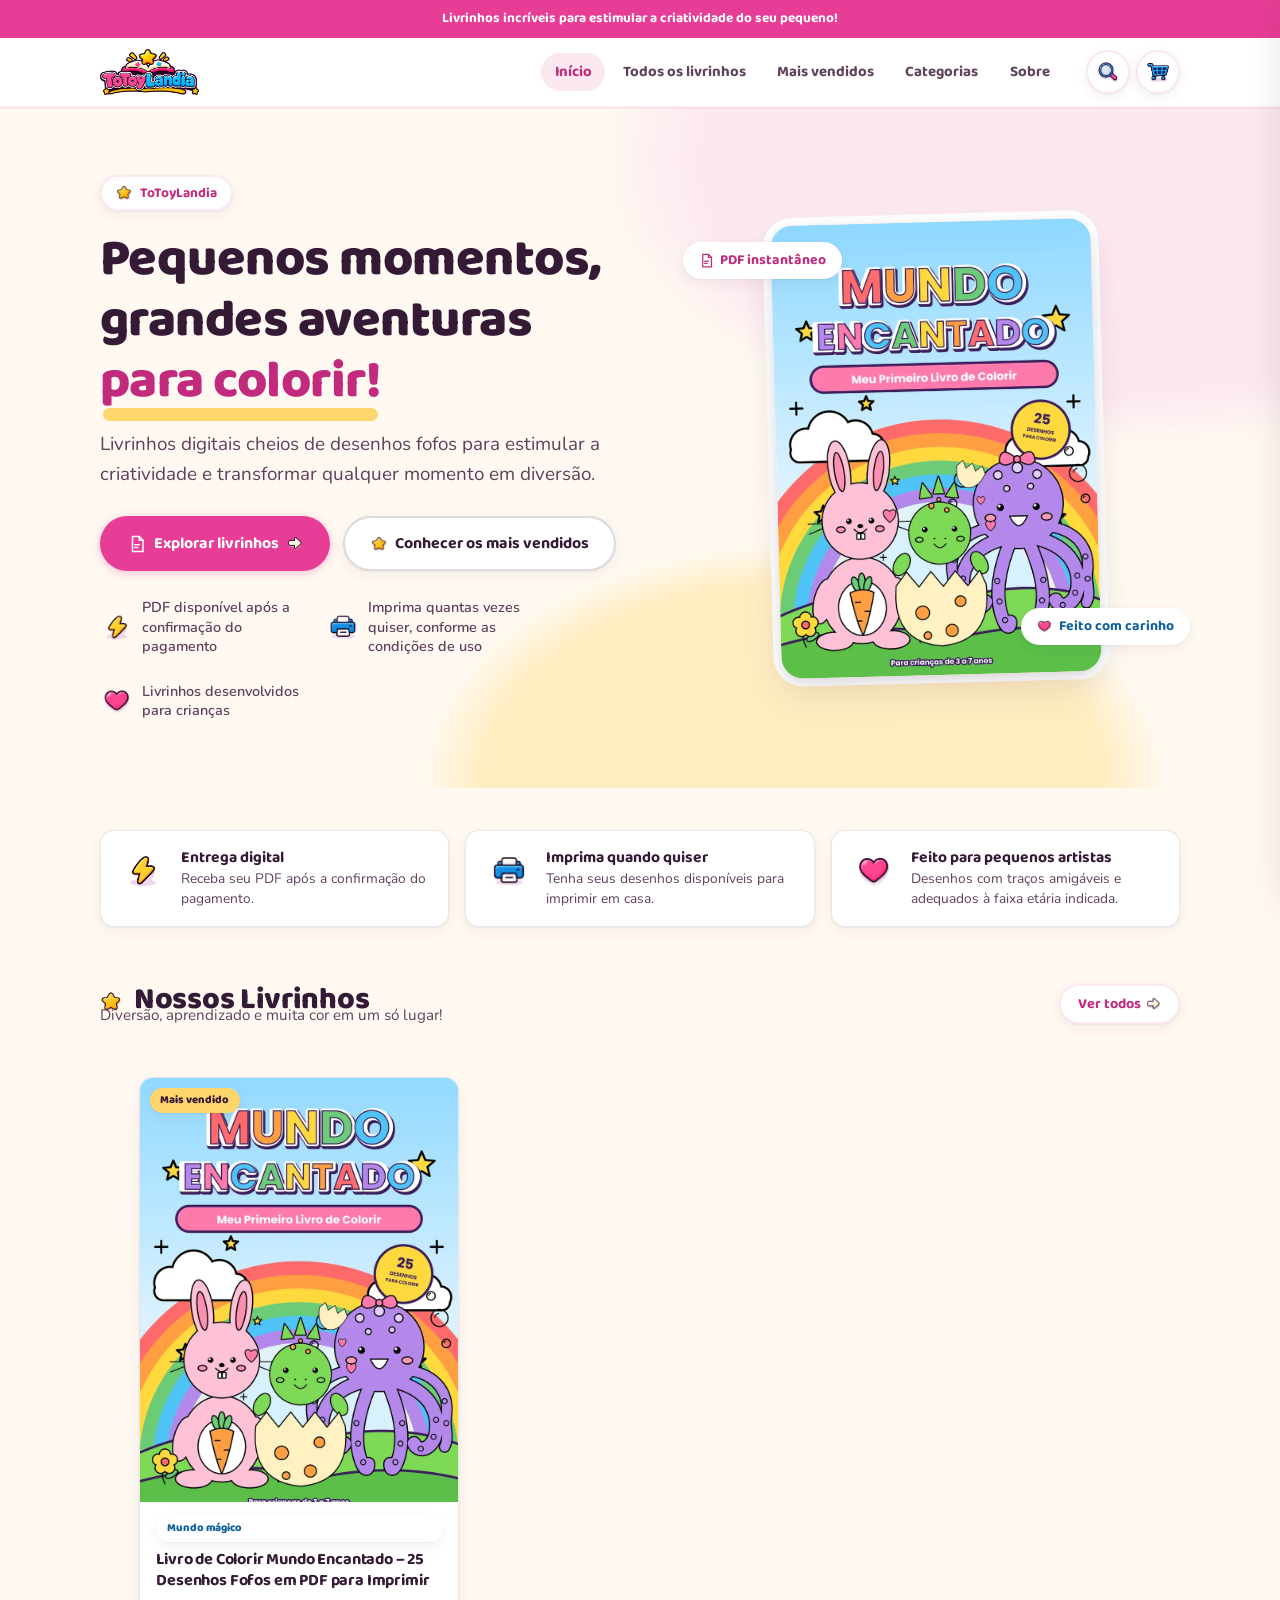
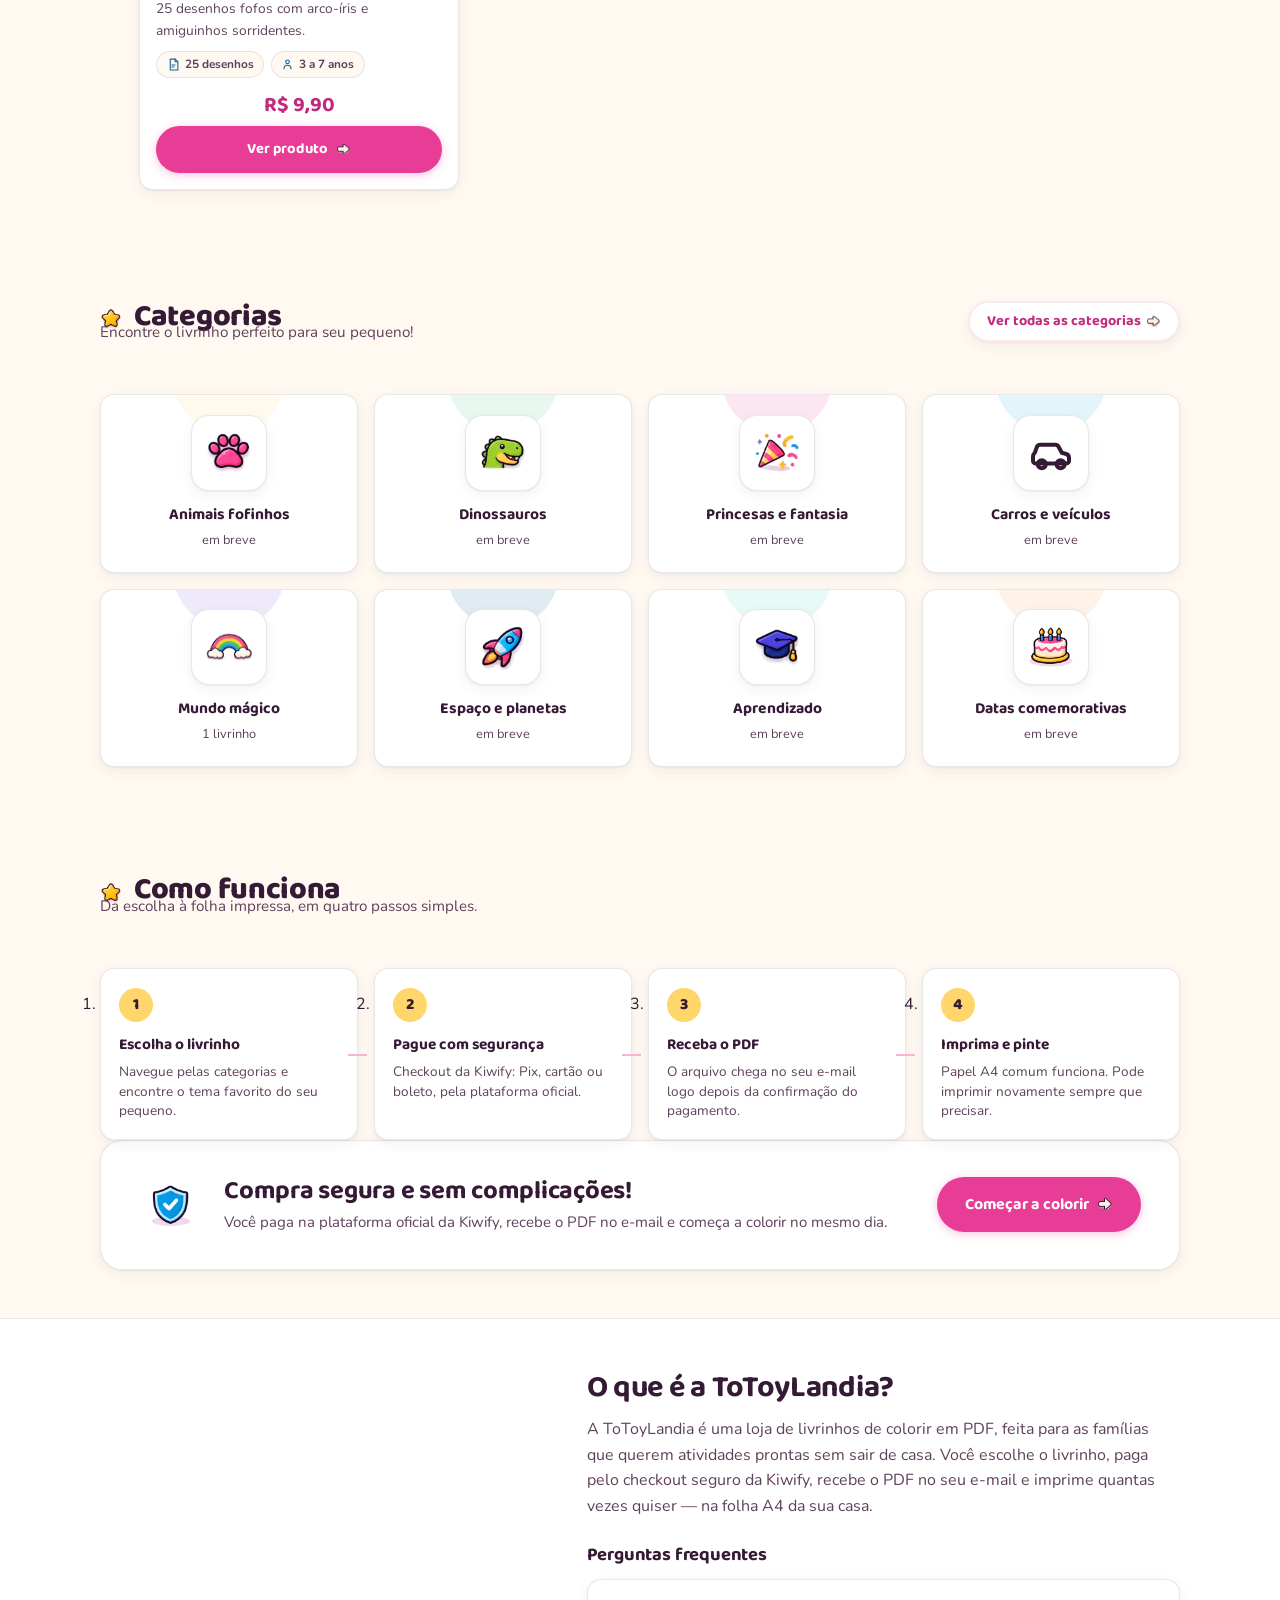
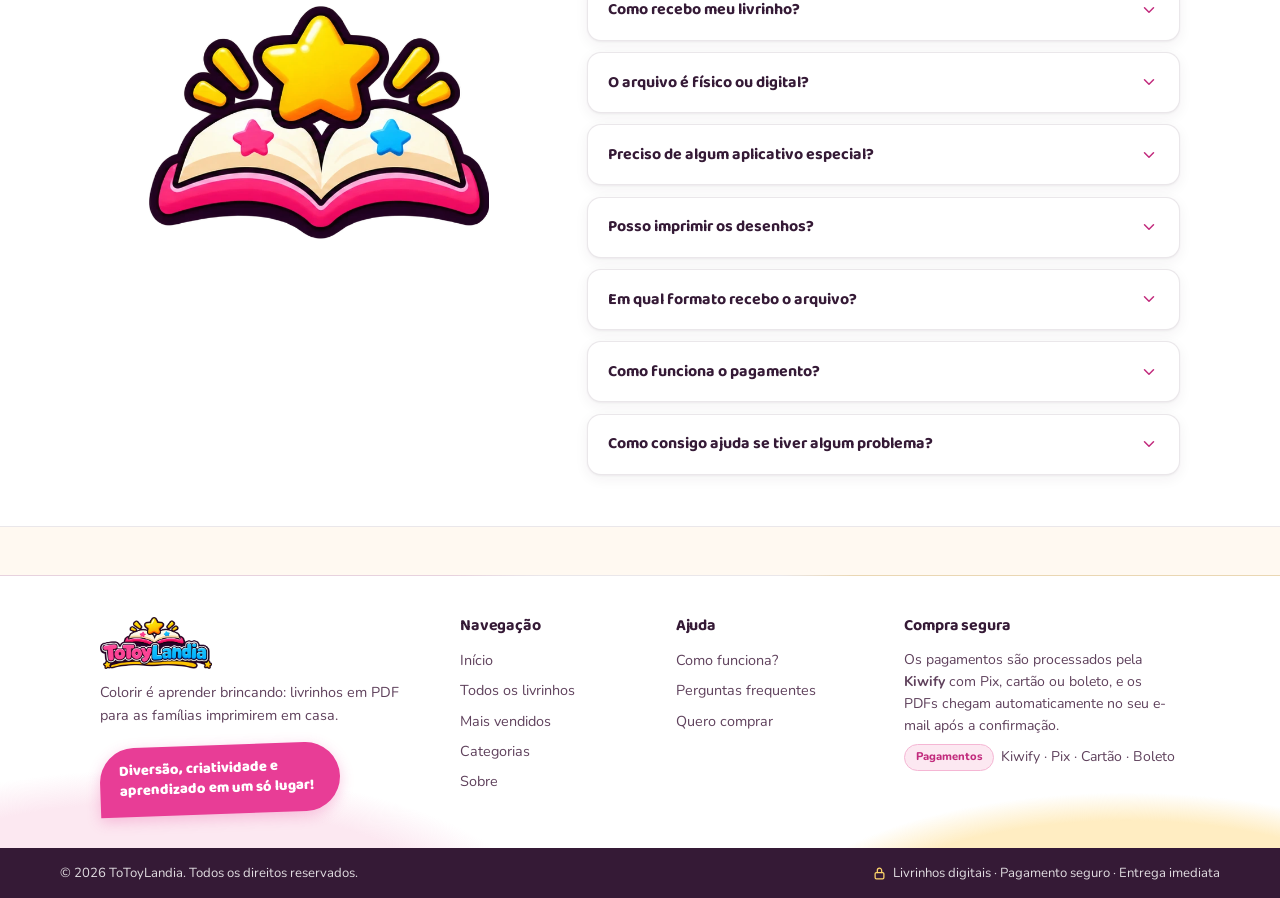
==== commit 4e47078f: "instala biblioteca oficial de icones PNG (87) e refinamento premium: hero com capa real do produto, " ====
--- a/index.html
+++ b/index.html
@@ -26,7 +26,7 @@
       <div class="ttl-hero-conteudo">
         <div>
           <span class="ttl-hero-identificacao">
-            <span class="ttl-ico" data-ico="estrela" data-ico-tamanho="15" aria-hidden="true"></span>
+            <span class="ttl-ico" data-ico="estrela" data-ico-tamanho="16" aria-hidden="true"></span>
             ToToyLandia
           </span>
           <h1>Pequenos momentos, grandes aventuras <span class="ttl-hero-destaque">para colorir!</span></h1>
@@ -44,22 +44,22 @@
           </div>
           <div class="ttl-hero-confianca">
             <span>
-              <span class="ttl-ico" data-ico="raio" data-ico-tamanho="24" aria-hidden="true"></span>
+              <span class="ttl-ico" data-ico="raio" data-ico-tamanho="28" aria-hidden="true"></span>
               PDF disponível após a confirmação do pagamento
             </span>
             <span>
-              <span class="ttl-ico" data-ico="impressora" data-ico-tamanho="24" aria-hidden="true"></span>
+              <span class="ttl-ico" data-ico="impressora" data-ico-tamanho="28" aria-hidden="true"></span>
               Imprima quantas vezes quiser, conforme as condições de uso
             </span>
             <span>
-              <span class="ttl-ico" data-ico="coracao" data-ico-tamanho="24" aria-hidden="true"></span>
+              <span class="ttl-ico" data-ico="coracao" data-ico-tamanho="28" aria-hidden="true"></span>
               Livrinhos desenvolvidos para crianças
             </span>
           </div>
         </div>
         <div class="ttl-hero-arte">
-          <img class="ttl-hero-arte-figura" src="assets/logo-horizontal.webp" fetchpriority="high" decoding="async"
-               alt="Logo da ToToyLandia: livro aberto com estrela amarela e o nome ToToyLandia" width="1390" height="645">
+          <img class="ttl-hero-arte-figura" src="assets/capa-mundo-encantado.webp" fetchpriority="high" decoding="async"
+               alt="Capa do livrinho para colorir Mundo Encantado, com personagens infantis" width="800" height="1132">
           <span class="ttl-hero-flutuante ttl-hero-flutuante-1">
             <span class="ttl-ico" data-ico="desenhos" data-ico-tamanho="15" aria-hidden="true"></span>
             PDF instantâneo
@@ -76,7 +76,7 @@
     <section class="ttl-tiras" aria-label="Por que comprar na ToToyLandia">
       <div class="ttl-tira ttl-revelar">
         <span class="ttl-tira-icone" aria-hidden="true">
-          <span class="ttl-ico" data-ico="raio" data-ico-tamanho="26" aria-hidden="true"></span>
+          <span class="ttl-ico" data-ico="raio" data-ico-tamanho="34" aria-hidden="true"></span>
         </span>
         <div>
           <strong>Entrega digital</strong>
@@ -85,7 +85,7 @@
       </div>
       <div class="ttl-tira ttl-revelar">
         <span class="ttl-tira-icone" aria-hidden="true">
-          <span class="ttl-ico" data-ico="impressora" data-ico-tamanho="26" aria-hidden="true"></span>
+          <span class="ttl-ico" data-ico="impressora" data-ico-tamanho="34" aria-hidden="true"></span>
         </span>
         <div>
           <strong>Imprima quando quiser</strong>
@@ -94,7 +94,7 @@
       </div>
       <div class="ttl-tira ttl-revelar">
         <span class="ttl-tira-icone" aria-hidden="true">
-          <span class="ttl-ico" data-ico="coracao" data-ico-tamanho="26" aria-hidden="true"></span>
+          <span class="ttl-ico" data-ico="coracao" data-ico-tamanho="34" aria-hidden="true"></span>
         </span>
         <div>
           <strong>Feito para pequenos artistas</strong>
@@ -107,7 +107,7 @@
     <section class="ttl-secao" id="mais-vendidos" aria-labelledby="titulo-mais-vendidos">
       <div class="ttl-secao-cabecalho">
         <div>
-          <h2 class="ttl-secao-titulo" id="titulo-mais-vendidos"><span class="ttl-secao-estrelinha ttl-ico" data-ico="estrela" data-ico-tamanho="19" aria-hidden="true"></span> Nossos Livrinhos</h2>
+          <h2 class="ttl-secao-titulo" id="titulo-mais-vendidos"><span class="ttl-secao-estrelinha ttl-ico" data-ico="estrela" data-ico-tamanho="22" aria-hidden="true"></span> Nossos Livrinhos</h2>
           <p class="ttl-secao-intro">Diversão, aprendizado e muita cor em um só lugar!</p>
         </div>
         <a class="ttl-secao-ver-tudo" href="catalogo.html">Ver todos
@@ -121,7 +121,7 @@
     <section class="ttl-secao" id="colecoes" aria-labelledby="titulo-colecoes">
       <div class="ttl-secao-cabecalho">
         <div>
-          <h2 class="ttl-secao-titulo" id="titulo-colecoes"><span class="ttl-secao-estrelinha ttl-ico" data-ico="estrela" data-ico-tamanho="19" aria-hidden="true"></span> Categorias</h2>
+          <h2 class="ttl-secao-titulo" id="titulo-colecoes"><span class="ttl-secao-estrelinha ttl-ico" data-ico="estrela" data-ico-tamanho="22" aria-hidden="true"></span> Categorias</h2>
           <p class="ttl-secao-intro">Encontre o livrinho perfeito para seu pequeno!</p>
         </div>
         <a class="ttl-secao-ver-tudo" href="catalogo.html">Ver todas as categorias
@@ -137,7 +137,7 @@
     <section class="ttl-como-funciona" id="como-funciona" aria-labelledby="titulo-como-funciona">
       <div class="ttl-secao-cabecalho">
         <div>
-          <h2 class="ttl-secao-titulo" id="titulo-como-funciona"><span class="ttl-secao-estrelinha ttl-ico" data-ico="estrela" data-ico-tamanho="19" aria-hidden="true"></span> Como funciona</h2>
+          <h2 class="ttl-secao-titulo" id="titulo-como-funciona"><span class="ttl-secao-estrelinha ttl-ico" data-ico="estrela" data-ico-tamanho="22" aria-hidden="true"></span> Como funciona</h2>
           <p class="ttl-secao-intro">Da escolha à folha impressa, em quatro passos simples.</p>
         </div>
       </div>
@@ -169,7 +169,7 @@
     <section class="ttl-banner-seguranca" aria-labelledby="titulo-seguranca">
       <div class="ttl-banner-seguranca-caixa ttl-revelar">
         <span class="ttl-banner-seguranca-escudo" aria-hidden="true">
-          <span class="ttl-ico" data-ico="escudo" data-ico-tamanho="32" aria-hidden="true"></span>
+          <span class="ttl-ico" data-ico="escudo" data-ico-tamanho="44" aria-hidden="true"></span>
         </span>
         <div>
           <h2 id="titulo-seguranca">Compra segura e sem complicações!</h2>
--- a/css/style.css
+++ b/css/style.css
@@ -208,6 +208,12 @@
   flex-shrink: 0;
 }
 .ttl-ico svg { display: block; }
+/* Ícones oficiais PNG (biblioteca da marca): transparência preservada,
+   proporção exata via width/height do arquivo — nunca esticar. */
+.ttl-ico img, img.ttl-ico-img {
+  display: block;
+  object-fit: contain;
+}
 
 .ttl-logo {
   display: flex;
@@ -464,9 +470,10 @@
   min-height: 260px;
 }
 
-/* Logo horizontal da marca em destaque na vitrine */
+/* Capa real do produto (arte oficial da vitrine) em destaque no hero */
 .ttl-hero-arte-figura {
-  width: min(90%, 440px);
+  width: min(72%, 320px);
+  height: auto;
   border-radius: 22px;
   box-shadow: var(--ttl-sombra-forte), 0 0 0 8px var(--ttl-branco);
   transform: rotate(-1.5deg);
@@ -489,7 +496,7 @@
   z-index: 4;
   white-space: nowrap;
 }
-.ttl-hero-flutuante svg { flex-shrink: 0; }
+.ttl-hero-flutuante svg, .ttl-hero-flutuante img, .ttl-hero-flutuante .ttl-ico { flex-shrink: 0; }
 .ttl-hero-flutuante-1 { top: 6%; left: -2%; color: var(--ttl-rosa-escuro); animation: ttl-flutuar 5s ease-in-out infinite; }
 .ttl-hero-flutuante-2 { bottom: 8%; right: -2%; color: var(--ttl-azul-escuro); animation: ttl-flutuar 5.8s ease-in-out 0.8s infinite; }
 @keyframes ttl-flutuar {
@@ -505,7 +512,7 @@
   .ttl-hero-conteudo > * { margin-inline: auto; }
   .ttl-hero-confianca { justify-content: center; }
   .ttl-hero-arte { order: -1; min-height: 0; }
-  .ttl-hero-arte-figura { width: min(84%, 360px); }
+  .ttl-hero-arte-figura { width: min(80%, 300px); }
   .ttl-hero-flutuante-1 { top: 4%; left: 2%; }
   .ttl-hero-flutuante-2 { bottom: 2%; right: 2%; }
 }
@@ -542,9 +549,10 @@
   border-radius: 13px;
   display: grid;
   place-items: center;
-}
-.ttl-tira:nth-child(2) .ttl-tira-icone { background: rgba(47, 167, 224, 0.11); }
-.ttl-tira:nth-child(3) .ttl-tira-icone { background: var(--ttl-rosa-fundo); }
+  background: var(--ttl-branco);
+}
+.ttl-tira:nth-child(2) .ttl-tira-icone,
+.ttl-tira:nth-child(3) .ttl-tira-icone { background: var(--ttl-branco); }
 .ttl-tira strong {
   font-family: var(--ttl-fonte-display);
   display: block;
@@ -695,17 +703,18 @@
 .ttl-colecao-icone {
   display: grid;
   place-items: center;
-  width: 60px;
-  height: 60px;
+  width: 76px;
+  height: 76px;
   margin: 0 auto 0.7rem;
-  color: color-mix(in srgb, var(--colecao-cor) 62%, var(--ttl-ink));
   border-radius: 18px;
-  background: color-mix(in srgb, var(--colecao-cor) 20%, var(--ttl-branco));
+  background: var(--ttl-branco);
+  border: 1.5px solid var(--ttl-borda);
+  box-shadow: var(--ttl-sombra);
   position: relative;
 }
+.ttl-colecao-icone img,
 .ttl-colecao-icone svg {
-  width: 30px;
-  height: 30px;
+  display: block;
 }
 .ttl-colecao-nome {
   font-family: var(--ttl-fonte-display);
@@ -1223,10 +1232,9 @@
   align-items: flex-start;
 }
 .ttl-receber-caixa .ttl-ico {
-  width: 24px;
-  height: 24px;
-  color: var(--ttl-verde);
-  background: rgba(76, 201, 138, 0.14);
+  width: 28px;
+  height: 28px;
+  background: transparent;
   border-radius: 50%;
   margin-top: 0.15rem;
 }
@@ -1301,9 +1309,8 @@
   width: 40px;
   height: 40px;
   border-radius: 50%;
-  border: none;
-  background: var(--ttl-ink);
-  color: var(--ttl-branco);
+  border: 2px solid var(--ttl-borda);
+  background: var(--ttl-branco);
   display: grid;
   place-items: center;
   box-shadow: var(--ttl-sombra-forte);
@@ -1340,11 +1347,11 @@
   border-radius: 12px;
   display: grid;
   place-items: center;
-  background: rgba(47, 167, 224, 0.1);
-}
-.ttl-beneficio:nth-child(2) .ttl-beneficio-icone { background: var(--ttl-rosa-fundo); }
-.ttl-beneficio:nth-child(3) .ttl-beneficio-icone { background: rgba(123, 91, 230, 0.1); }
-.ttl-beneficio:nth-child(4) .ttl-beneficio-icone { background: rgba(76, 201, 138, 0.13); }
+  background: var(--ttl-branco);
+}
+.ttl-beneficio:nth-child(2) .ttl-beneficio-icone,
+.ttl-beneficio:nth-child(3) .ttl-beneficio-icone,
+.ttl-beneficio:nth-child(4) .ttl-beneficio-icone { background: var(--ttl-branco); }
 
 /* ============ FAQ (acordeão) ============ */
 
@@ -1403,11 +1410,9 @@
 }
 .ttl-banner-seguranca-escudo {
   flex-shrink: 0;
-  width: 60px;
-  height: 60px;
+  width: 64px;
+  height: 64px;
   border-radius: 50%;
-  background: var(--ttl-azul-claro);
-  color: var(--ttl-azul-escuro);
   display: grid;
   place-items: center;
 }
@@ -1655,11 +1660,10 @@
   justify-items: center;
 }
 .ttl-carrinho-vazio-icone {
-  width: 68px;
-  height: 68px;
+  width: 84px;
+  height: 84px;
   border-radius: 50%;
-  background: var(--ttl-rosa-fundo);
-  color: var(--ttl-rosa-escuro);
+  background: var(--ttl-creme);
   display: grid;
   place-items: center;
 }
@@ -1684,7 +1688,7 @@
   color: var(--ttl-ink);
 }
 .ttl-carrinho-entrega { font-size: 0.78rem; color: var(--ttl-ink-suave); display: flex; gap: 0.4rem; align-items: flex-start; }
-.ttl-carrinho-entrega svg { flex-shrink: 0; color: var(--ttl-verde); margin-top: 0.1rem; }
+.ttl-carrinho-entrega svg, .ttl-carrinho-entrega img { flex-shrink: 0; margin-top: 0.1rem; }
 .ttl-carrinho-botoes { display: grid; gap: 0.55rem; margin-top: 0.2rem; }
 
 /* ============ Toasts ============ */
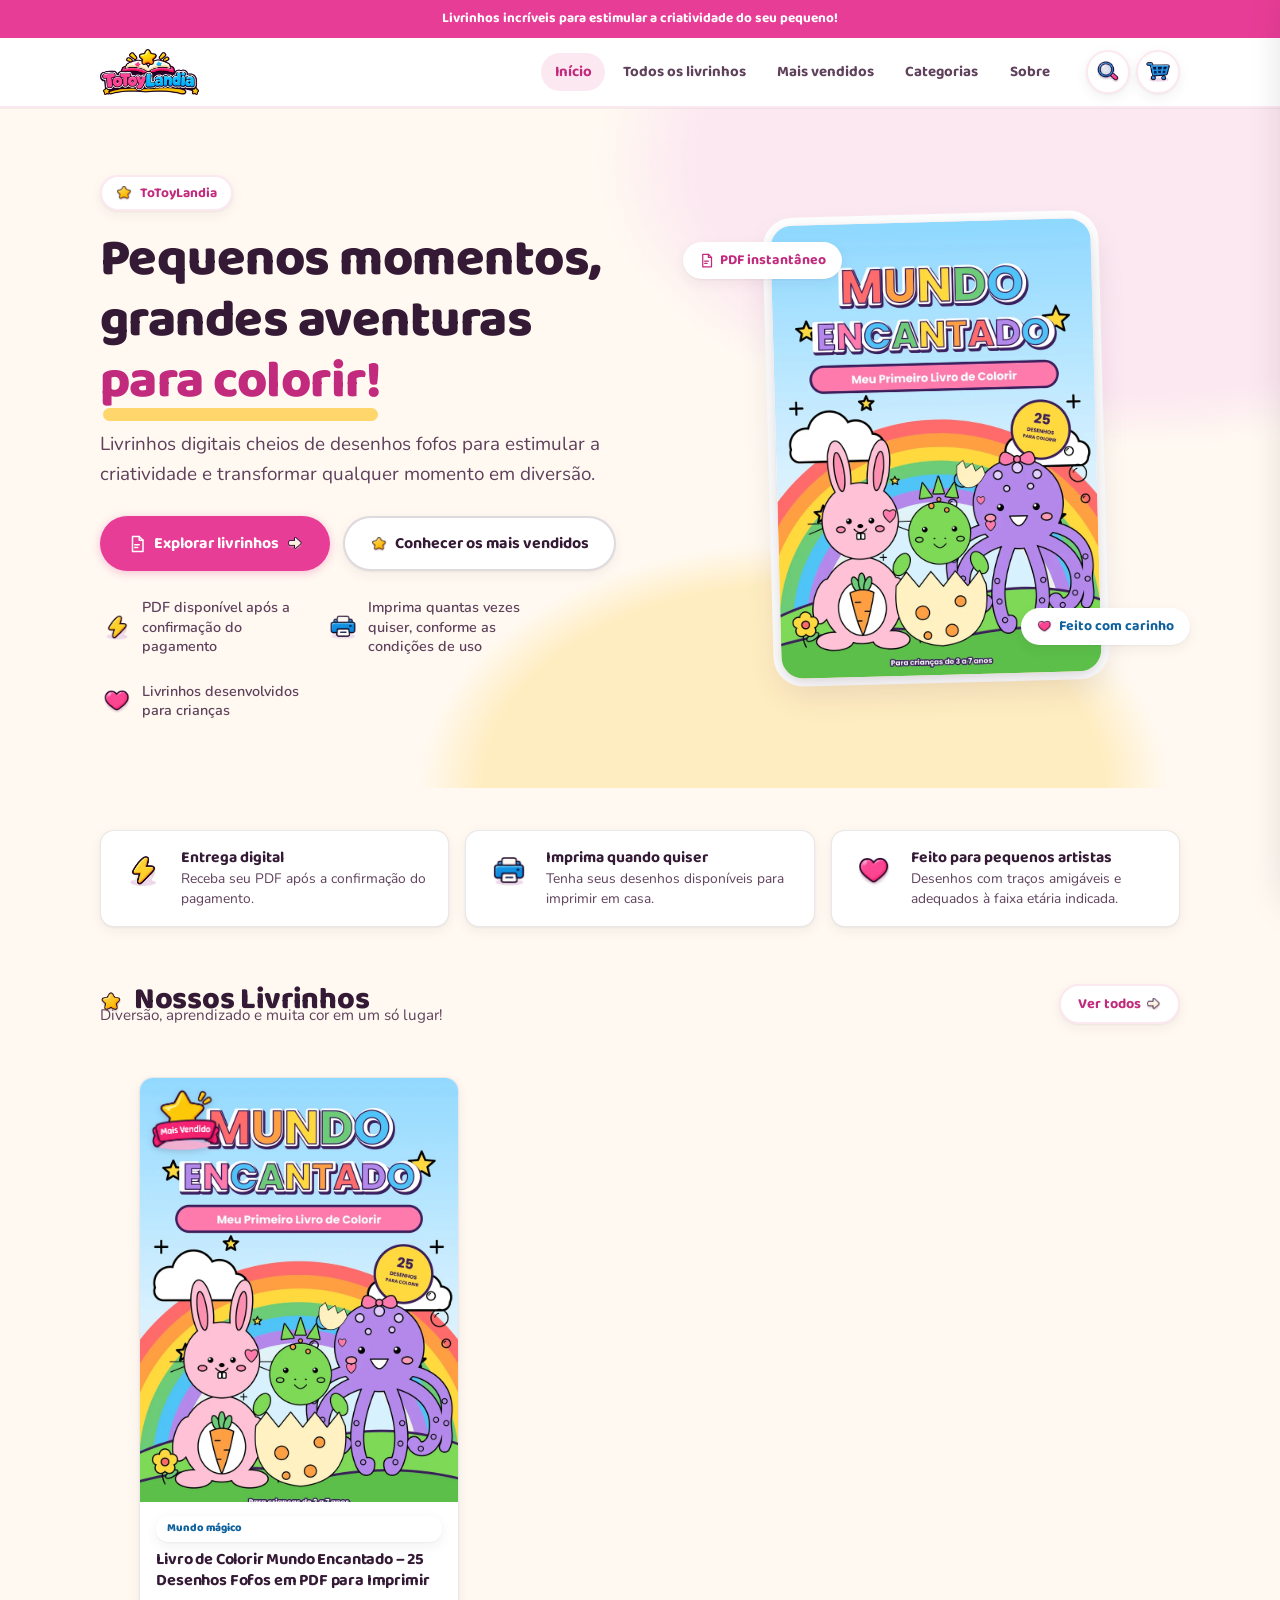
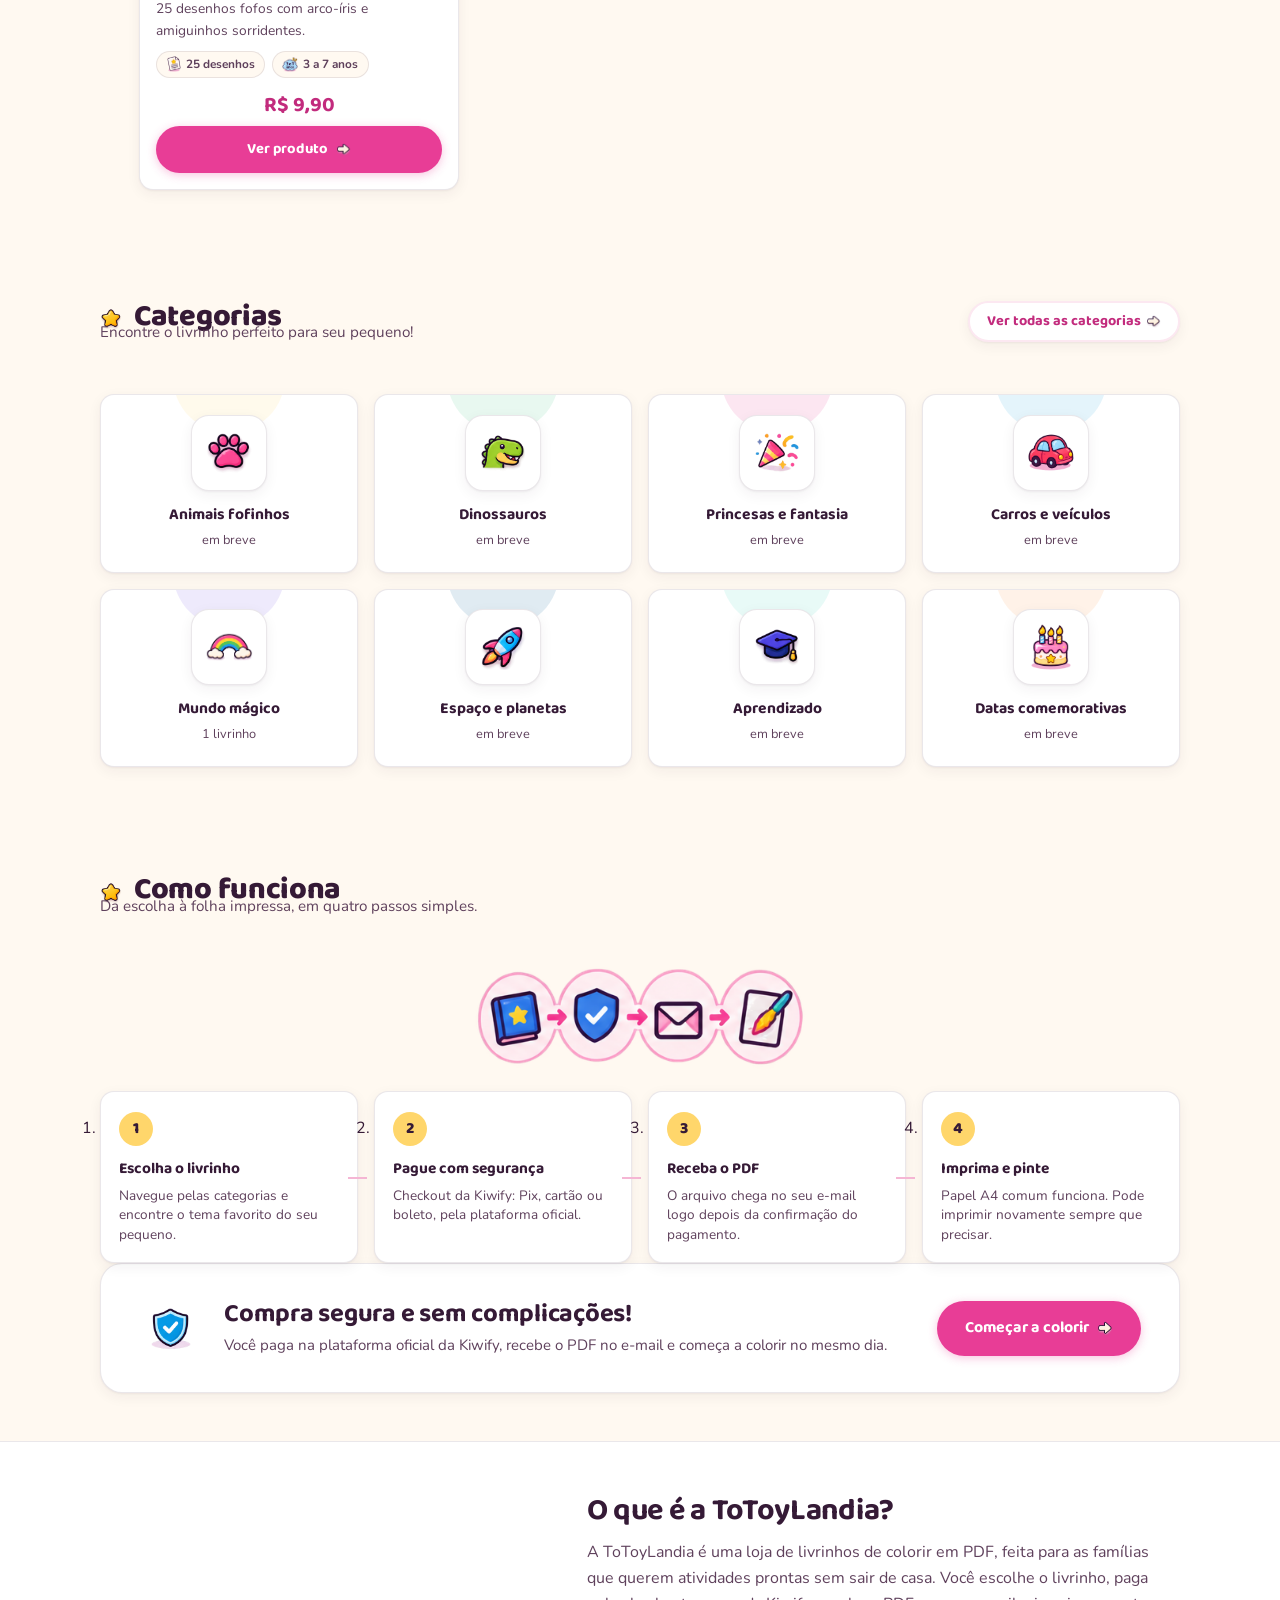
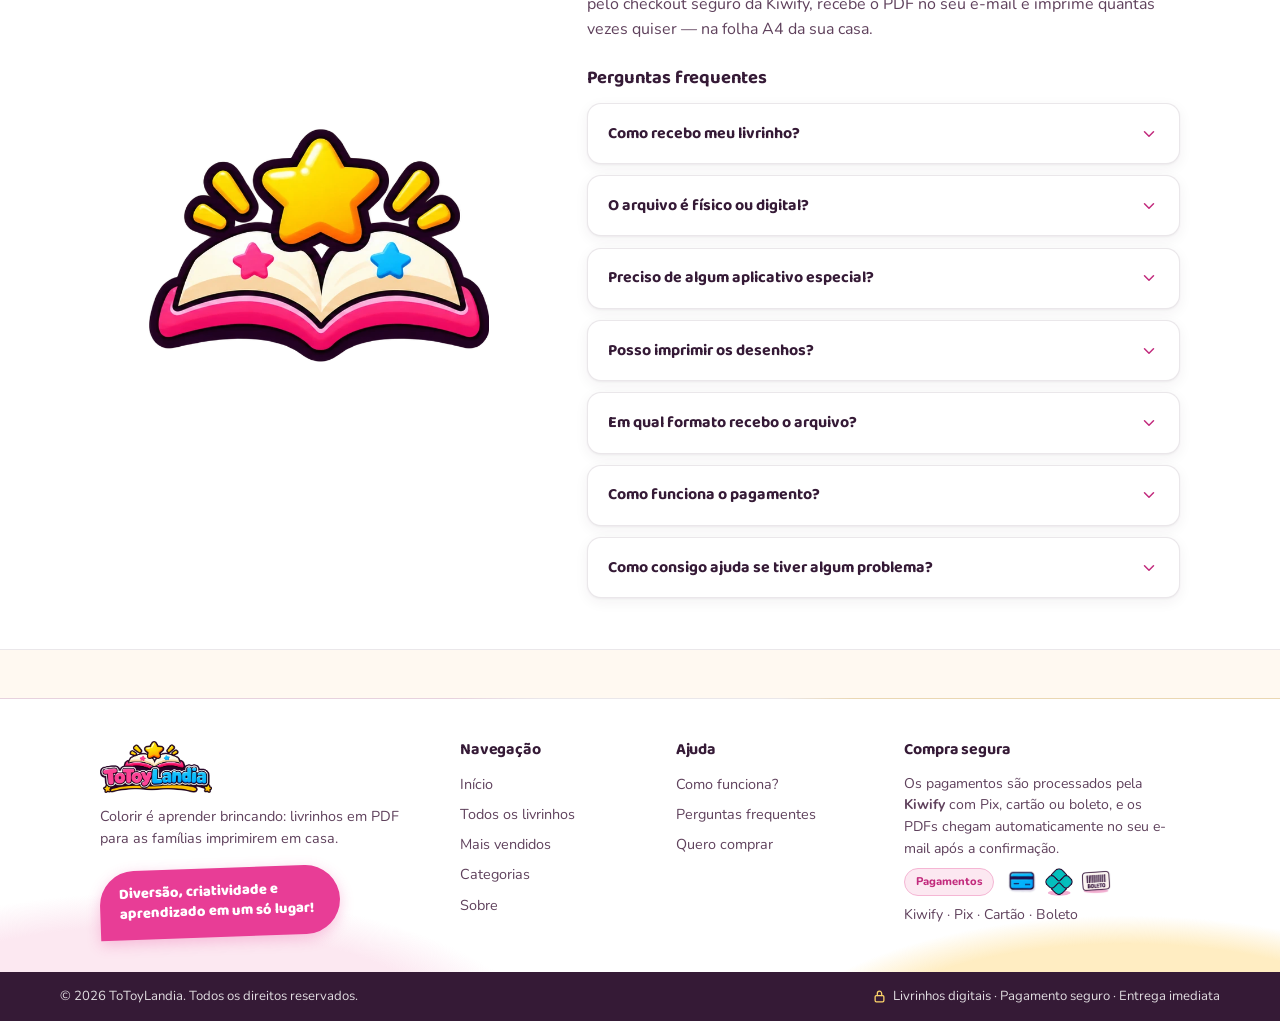
==== commit 5f1ef984: "integracao da cartela nova: 15 icones oficiais (carro, menu, seta abaixo, chips, pix/boleto, A4, pas" ====
--- a/index.html
+++ b/index.html
@@ -7,7 +7,7 @@
   <meta name="description" content="Livrinhos digitais em PDF para crianças de 3 a 7 anos. Desenhos fofos para imprimir quantas vezes quiser — pagamento seguro e entrega imediata por e-mail.">
   <meta property="og:title" content="ToToyLandia — Livrinhos de colorir em PDF para crianças">
   <meta property="og:description" content="Desenhos fofos para estimular a criatividade do seu pequeno. PDF imediato, pagamento seguro via Kiwify.">
-  <meta property="og:image" content="assets/og-logo.png">
+  <meta property="og:image" content="assets/og-card-1200x630.png">
   <link rel="icon" href="assets/favicon.ico" sizes="any">
   <link rel="apple-touch-icon" href="assets/apple-touch-icon.png">
   <link rel="preconnect" href="https://fonts.googleapis.com">
@@ -141,6 +141,9 @@
           <p class="ttl-secao-intro">Da escolha à folha impressa, em quatro passos simples.</p>
         </div>
       </div>
+      <div class="ttl-passos-capa">
+        <span class="ttl-ico" data-ico="passosArte" data-ico-tamanho="340" aria-hidden="true"></span>
+      </div>
       <ol class="ttl-como-funciona-passos">
         <li class="ttl-passo ttl-revelar">
           <span class="ttl-passo-numero" aria-hidden="true"></span>
--- a/css/style.css
+++ b/css/style.css
@@ -765,13 +765,13 @@
   background: linear-gradient(160deg, var(--ttl-rosa-fundo) 0%, var(--ttl-amarelo-suave) 100%);
   overflow: hidden;
 }
-.ttl-card-capa img {
+.ttl-card-capa > img {
   width: 100%;
   height: 100%;
   object-fit: cover;
   transition: transform 0.35s ease;
 }
-.ttl-card:hover .ttl-card-capa img { transform: scale(1.04); }
+.ttl-card:hover .ttl-card-capa > img { transform: scale(1.04); }
 
 .ttl-card-info {
   position: absolute;
@@ -806,6 +806,20 @@
   align-items: center;
   gap: 0.3rem;
 }
+.ttl-card-selo-art {
+  display: inline-flex;
+  flex-shrink: 0;
+  filter: drop-shadow(0 2px 3px rgba(53, 26, 54, 0.18));
+}
+.ttl-card-selo-art img { display: block; }
+.ttl-selo-topvenda-art {
+  position: absolute;
+  top: 1rem;
+  right: 0.9rem;
+  filter: drop-shadow(0 2px 3px rgba(53, 26, 54, 0.2));
+  line-height: 0;
+}
+.ttl-selo-topvenda-art img { display: block; }
 .ttl-card-selo-promo { background: var(--ttl-rosa); color: var(--ttl-branco); }
 .ttl-card-selo-em-breve { background: var(--ttl-azul-claro); color: var(--ttl-azul-escuro); }
 
@@ -1056,7 +1070,7 @@
   box-shadow: var(--ttl-sombra-forte);
   cursor: zoom-in;
 }
-.ttl-produto-capa img { width: 100%; aspect-ratio: 3 / 4; object-fit: cover; }
+.ttl-produto-capa > img { width: 100%; aspect-ratio: 3 / 4; object-fit: cover; }
 .ttl-produto-capa-ajuda {
   position: absolute;
   bottom: 0.8rem;
@@ -1137,6 +1151,12 @@
   padding: 0.7rem 0.4rem;
   text-align: center;
 }
+.ttl-produto-detalhe .ttl-ico {
+  display: flex;
+  justify-content: center;
+  margin-bottom: 0.45rem;
+}
+.ttl-produto-detalhe .ttl-ico img { display: block; }
 .ttl-produto-detalhe strong {
   font-family: var(--ttl-fonte-display);
   font-size: 1rem;
@@ -1465,6 +1485,24 @@
   padding: 0.85rem 1.05rem;
   line-height: 1.5;
   border-radius: var(--ttl-raio);
+}
+
+.ttl-pagamentos-icones {
+  display: inline-flex;
+  gap: 0.45rem;
+  align-items: center;
+  margin-inline: 0.35rem;
+  vertical-align: middle;
+}
+/* Fileira de passos "Como funciona" — arte com setas acima da grade */
+.ttl-passos-capa {
+  display: flex;
+  justify-content: center;
+  margin: -0.4rem auto 1.2rem;
+}
+.ttl-passos-capa img { display: block; }
+@media (max-width: 640px) {
+  .ttl-passos-capa img { width: min(86%, 300px); height: auto; }
 }
 
 /* ============ Rodapé ============ */
